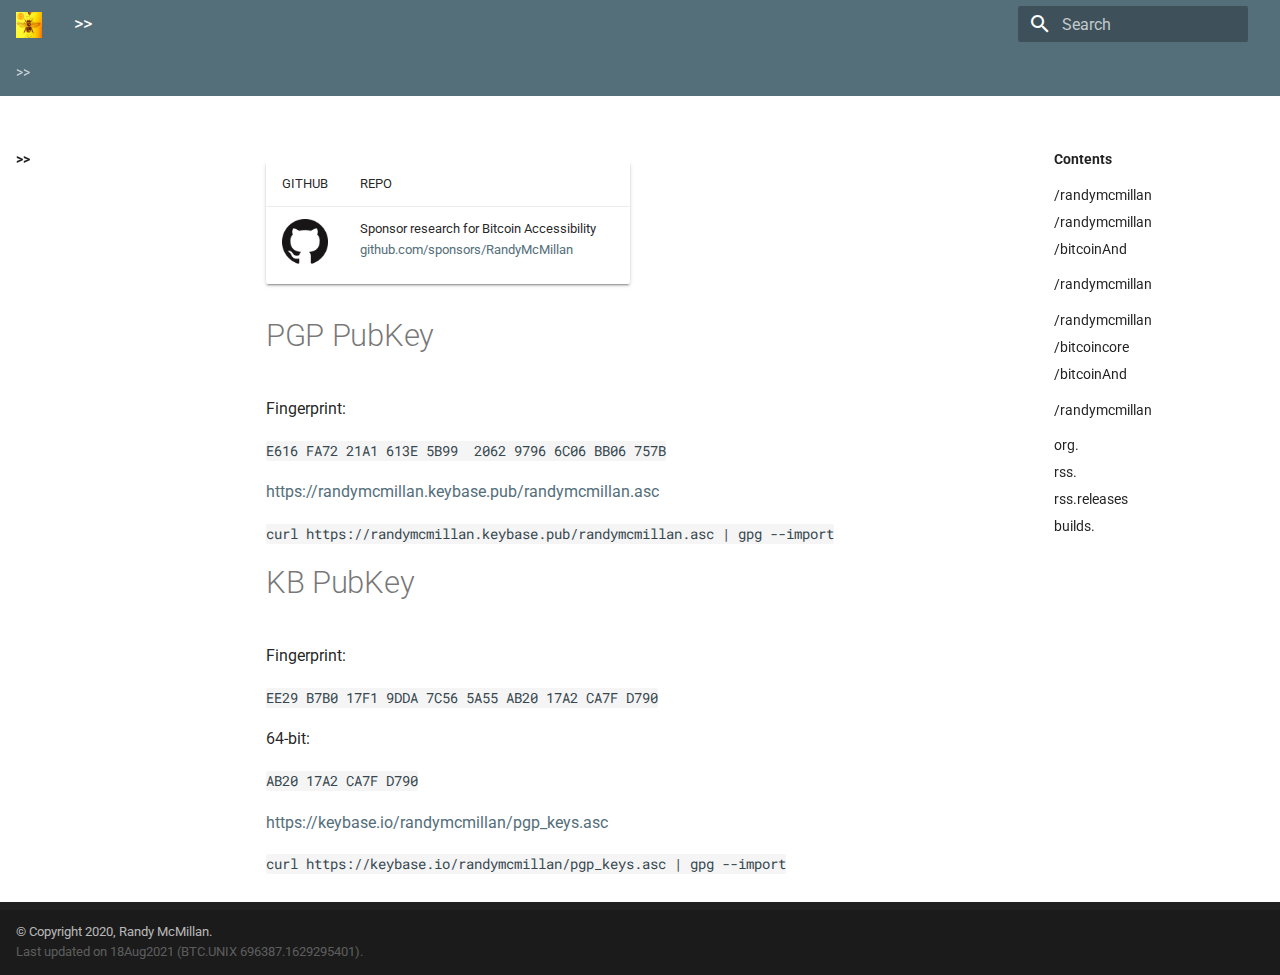
==== index.html @ c889d6f5 "update from randymcmillan.keybase.pub on 1629295394" ====
<!DOCTYPE html>

<html>
  <head>
    <meta charset="utf-8" />
    <meta name="viewport" content="width=device-width, initial-scale=1.0" />
  <meta name="viewport" content="width=device-width,initial-scale=1">
  <meta http-equiv="x-ua-compatible" content="ie=edge">
  <meta name="lang:clipboard.copy" content="Copy to clipboard">
  <meta name="lang:clipboard.copied" content="Copied to clipboard">
  <meta name="lang:search.language" content="en">
  <meta name="lang:search.pipeline.stopwords" content="True">
  <meta name="lang:search.pipeline.trimmer" content="True">
  <meta name="lang:search.result.none" content="No matching documents">
  <meta name="lang:search.result.one" content="1 matching document">
  <meta name="lang:search.result.other" content="# matching documents">
  <meta name="lang:search.tokenizer" content="[\s\-]+">

  
    <link href="https://fonts.gstatic.com/" rel="preconnect" crossorigin>
    <link href="https://fonts.googleapis.com/css?family=Roboto+Mono:400,500,700|Roboto:300,400,400i,700&display=fallback" rel="stylesheet">

    <style>
      body,
      input {
        font-family: "Roboto", "Helvetica Neue", Helvetica, Arial, sans-serif
      }

      code,
      kbd,
      pre {
        font-family: "Roboto Mono", "Courier New", Courier, monospace
      }
    </style>
  

  <link rel="stylesheet" href="_static/stylesheets/application.css"/>
  <link rel="stylesheet" href="_static/stylesheets/application-palette.css"/>
  <link rel="stylesheet" href="_static/stylesheets/application-fixes.css"/>
  
  <link rel="stylesheet" href="_static/fonts/material-icons.css"/>
  
  <meta name="theme-color" content="#3f51b5">
  <script src="_static/javascripts/modernizr.js"></script>
  
  
  
    <title>R A N D Y M c M I L L A N</title>
    <link rel="stylesheet" type="text/css" href="_static/pygments.css" />
    <link rel="stylesheet" type="text/css" href="_static/material.css" />
    <script data-url_root="./" id="documentation_options" src="_static/documentation_options.js"></script>
    <script src="_static/jquery.js"></script>
    <script src="_static/underscore.js"></script>
    <script src="_static/doctools.js"></script>
    <link rel="shortcut icon" href="_static/favicon.png"/>
    <link rel="index" title="Index" href="genindex.html" />
    <link rel="search" title="Search" href="search.html" />
  
   

  </head>
  <body dir=ltr
        data-md-color-primary=blue-grey data-md-color-accent=blue>
  
  <svg class="md-svg">
    <defs data-children-count="0">
      
      <svg xmlns="http://www.w3.org/2000/svg" width="416" height="448" viewBox="0 0 416 448" id="__github"><path fill="currentColor" d="M160 304q0 10-3.125 20.5t-10.75 19T128 352t-18.125-8.5-10.75-19T96 304t3.125-20.5 10.75-19T128 256t18.125 8.5 10.75 19T160 304zm160 0q0 10-3.125 20.5t-10.75 19T288 352t-18.125-8.5-10.75-19T256 304t3.125-20.5 10.75-19T288 256t18.125 8.5 10.75 19T320 304zm40 0q0-30-17.25-51T296 232q-10.25 0-48.75 5.25Q229.5 240 208 240t-39.25-2.75Q130.75 232 120 232q-29.5 0-46.75 21T56 304q0 22 8 38.375t20.25 25.75 30.5 15 35 7.375 37.25 1.75h42q20.5 0 37.25-1.75t35-7.375 30.5-15 20.25-25.75T360 304zm56-44q0 51.75-15.25 82.75-9.5 19.25-26.375 33.25t-35.25 21.5-42.5 11.875-42.875 5.5T212 416q-19.5 0-35.5-.75t-36.875-3.125-38.125-7.5-34.25-12.875T37 371.5t-21.5-28.75Q0 312 0 260q0-59.25 34-99-6.75-20.5-6.75-42.5 0-29 12.75-54.5 27 0 47.5 9.875t47.25 30.875Q171.5 96 212 96q37 0 70 8 26.25-20.5 46.75-30.25T376 64q12.75 25.5 12.75 54.5 0 21.75-6.75 42 34 40 34 99.5z"/></svg>
      
    </defs>
  </svg>
  
  <input class="md-toggle" data-md-toggle="drawer" type="checkbox" id="__drawer">
  <input class="md-toggle" data-md-toggle="search" type="checkbox" id="__search">
  <label class="md-overlay" data-md-component="overlay" for="__drawer"></label>
  <a href="#index" tabindex="1" class="md-skip"> Skip to content </a>
  <header class="md-header" data-md-component="header">
  <nav class="md-header-nav md-grid">
    <div class="md-flex navheader">
      <div class="md-flex__cell md-flex__cell--shrink">
        <a href="#" title="None"
           class="md-header-nav__button md-logo">
          
              <img src="_static/BeeICON-128.png" height="26"
                   alt="&gt;&gt; logo">
          
        </a>
      </div>
      <div class="md-flex__cell md-flex__cell--shrink">
        <label class="md-icon md-icon--menu md-header-nav__button" for="__drawer"></label>
      </div>
      <div class="md-flex__cell md-flex__cell--stretch">
        <div class="md-flex__ellipsis md-header-nav__title" data-md-component="title">
          <span class="md-header-nav__topic">>></span>
          <span class="md-header-nav__topic"> R A N D Y M c M I L L A N </span>
        </div>
      </div>
      <div class="md-flex__cell md-flex__cell--shrink">
        <label class="md-icon md-icon--search md-header-nav__button" for="__search"></label>
        
<div class="md-search" data-md-component="search" role="dialog">
  <label class="md-search__overlay" for="__search"></label>
  <div class="md-search__inner" role="search">
    <form class="md-search__form" action="search.html" method="get" name="search">
      <input type="text" class="md-search__input" name="q" placeholder="Search"
             autocapitalize="off" autocomplete="off" spellcheck="false"
             data-md-component="query" data-md-state="active">
      <label class="md-icon md-search__icon" for="__search"></label>
      <button type="reset" class="md-icon md-search__icon" data-md-component="reset" tabindex="-1">
        &#xE5CD;
      </button>
    </form>
    <div class="md-search__output">
      <div class="md-search__scrollwrap" data-md-scrollfix>
        <div class="md-search-result" data-md-component="result">
          <div class="md-search-result__meta">
            Type to start searching
          </div>
          <ol class="md-search-result__list"></ol>
        </div>
      </div>
    </div>
  </div>
</div>

      </div>
      
      
  
  <script src="_static/javascripts/version_dropdown.js"></script>
  <script>
    var json_loc = ""versions.json"",
        target_loc = "../",
        text = "Versions";
    $( document ).ready( add_version_dropdown(json_loc, target_loc, text));
  </script>
  

    </div>
  </nav>
</header>

  
  <div class="md-container">
    
    
    
  <nav class="md-tabs" data-md-component="tabs">
    <div class="md-tabs__inner md-grid">
      <ul class="md-tabs__list">
          <li class="md-tabs__item"><a href="#" class="md-tabs__link">>></a></li>
      </ul>
    </div>
  </nav>
    <main class="md-main">
      <div class="md-main__inner md-grid" data-md-component="container">
        
          <div class="md-sidebar md-sidebar--primary" data-md-component="navigation">
            <div class="md-sidebar__scrollwrap">
              <div class="md-sidebar__inner">
                <nav class="md-nav md-nav--primary" data-md-level="0">
  <label class="md-nav__title md-nav__title--site" for="__drawer">
    <a href="#" title="None" class="md-nav__button md-logo">
      
        <img src="_static/BeeICON-128.png" alt=" logo" width="48" height="48">
      
    </a>
    <a href="#"
       title="None">>></a>
  </label>
  

</nav>
              </div>
            </div>
          </div>
          <div class="md-sidebar md-sidebar--secondary" data-md-component="toc">
            <div class="md-sidebar__scrollwrap">
              <div class="md-sidebar__inner">
                
<nav class="md-nav md-nav--secondary">
    <label class="md-nav__title" for="__toc">Contents</label>
  <ul class="md-nav__list" data-md-scrollfix="">
        <li class="md-nav__item"><a href="" class="md-nav__link"></a>
        </li>
        <li class="md-nav__item"><a href="https://github.com/randymcmillan" class="md-nav__link">/randymcmillan</a>
        </li>
        <li class="md-nav__item"><a href="https://randymcmillan.github.io" class="md-nav__link">/randymcmillan</a>
        </li>
        <li class="md-nav__item"><a href="https://bitcoinAnd.github.io" class="md-nav__link">/bitcoinAnd</a>
        </li>
        <li class="md-nav__item"><a href="" class="md-nav__link"></a>
        </li>
        <li class="md-nav__item"><a href="https://twitter.com/randymcmillan" class="md-nav__link">/randymcmillan</a>
        </li>
        <li class="md-nav__item"><a href="" class="md-nav__link"></a>
        </li>
        <li class="md-nav__item"><a href="https://keybase.io/randymcmillan" class="md-nav__link">/randymcmillan</a>
        </li>
        <li class="md-nav__item"><a href="https://keybase.io/team/bitcoincore" class="md-nav__link">/bitcoincore</a>
        </li>
        <li class="md-nav__item"><a href="https://keybase.io/team/bitcoinand" class="md-nav__link">/bitcoinAnd</a>
        </li>
        <li class="md-nav__item"><a href="" class="md-nav__link"></a>
        </li>
        <li class="md-nav__item"><a href="https://randymcmillan.keybase.pub" class="md-nav__link">/randymcmillan</a>
        </li>
        <li class="md-nav__item"><a href="" class="md-nav__link"></a>
        </li>
        <li class="md-nav__item"><a href="http://org.bitcoincore.dev" class="md-nav__link">org.</a>
        </li>
        <li class="md-nav__item"><a href="https://org.bitcoincore.dev/en/rss" class="md-nav__link">rss.</a>
        </li>
        <li class="md-nav__item"><a href="https://org.bitcoincore.dev/en/releasesrss.xml" class="md-nav__link">rss.releases</a>
        </li>
        <li class="md-nav__item"><a href="http://builds.bitcoincore.dev" class="md-nav__link">builds.</a>
        </li>
  </ul>
</nav>
              </div>
            </div>
          </div>
        
        <div class="md-content">
          <article class="md-content__inner md-typeset" role="main">
            
  <table>
<colgroup>
<col style="width: 5%"/>
<col style="width: 95%"/>
</colgroup>
<tbody>
<tr class="row-odd"><td><p>GITHUB</p></td>
<td><p>REPO</p></td>
</tr>
<tr class="row-even"><td><img alt="_images/GitHub-Mark-64px.png" src="_images/GitHub-Mark-64px.png"/>
</td>
<td><p>Sponsor research for Bitcoin Accessibility</p>
<p><a class="reference external" href="https://github.com/sponsors/RandyMcMillan">github.com/sponsors/RandyMcMillan</a></p>
</td>
</tr>
</tbody>
</table>
<div class="toctree-wrapper compound">
</div>
<div class="toctree-wrapper compound">
</div>
<div class="toctree-wrapper compound">
</div>
<div class="toctree-wrapper compound">
</div>
<div class="toctree-wrapper compound">
</div>

<h1 id="index--page-root">PGP PubKey<a class="headerlink" href="#index--page-root" title="Permalink to this headline">¶</a></h1>
<p>Fingerprint:</p>
<p><code class="docutils literal notranslate"><span class="pre">E616 FA72 21A1 613E 5B99  2062 9796 6C06 BB06 757B</span></code></p>
<p><a class="reference external" href="https://randymcmillan.keybase.pub/randymcmillan.asc">https://randymcmillan.keybase.pub/randymcmillan.asc</a></p>
<p><code class="docutils literal notranslate"><span class="pre">curl</span> <span class="pre">https://randymcmillan.keybase.pub/randymcmillan.asc</span> <span class="pre">|</span> <span class="pre">gpg</span> <span class="pre">--import</span></code></p>


<h1 id="kb-pubkey">KB PubKey<a class="headerlink" href="#kb-pubkey" title="Permalink to this headline">¶</a></h1>
<p>Fingerprint:</p>
<p><code class="docutils literal notranslate"><span class="pre">EE29 B7B0 17F1 9DDA 7C56 5A55 AB20 17A2 CA7F D790</span></code></p>
<p>64-bit:</p>
<p><code class="docutils literal notranslate"><span class="pre">AB20 17A2 CA7F D790</span></code></p>
<p><a class="reference external" href="https://keybase.io/randymcmillan/pgp_keys.asc">https://keybase.io/randymcmillan/pgp_keys.asc</a></p>
<p><code class="docutils literal notranslate"><span class="pre">curl</span> <span class="pre">https://keybase.io/randymcmillan/pgp_keys.asc</span> <span class="pre">|</span> <span class="pre">gpg</span> <span class="pre">--import</span></code></p>



          </article>
        </div>
      </div>
    </main>
  </div>
  <footer class="md-footer">
    <div class="md-footer-nav">
      <nav class="md-footer-nav__inner md-grid">
          
          
        </a>
        
      </nav>
    </div>
    <div class="md-footer-meta md-typeset">
      <div class="md-footer-meta__inner md-grid">
        <div class="md-footer-copyright">
          <div class="md-footer-copyright__highlight">
              &#169; Copyright 2020, Randy McMillan.
              
          </div>
            Last updated on
              18Aug2021 (BTC.UNIX 696387.1629295401).
            <br/>
        </div>
      </div>
    </div>
  </footer>
  <script src="_static/javascripts/application.js"></script>
  <script>app.initialize({version: "1.0.4", url: {base: ".."}})</script>
  </body>
</html>
---- _static/stylesheets/application.css ----
@charset "UTF-8";
html{
    box-sizing:border-box
}
*,:after,:before{
    box-sizing:inherit
}
html{
    -webkit-text-size-adjust:none;
    -moz-text-size-adjust:none;
    -ms-text-size-adjust:none;
    text-size-adjust:none
}
body{
    margin:0
}
hr{
    overflow:visible;
    box-sizing:content-box
}
a{
    -webkit-text-decoration-skip:objects
}
a,button,input,label{
    -webkit-tap-highlight-color:transparent
}
a{
    color:inherit;
    text-decoration:none
}
small,sub,sup{
    font-size:80%
}
sub,sup{
    position:relative;
    line-height:0;
    vertical-align:baseline
}
sub{
    bottom:-.25em
}
sup{
    top:-.5em
}
img{
    border-style:none
}
table{
    border-collapse:separate;
    border-spacing:0
}
td,th{
    font-weight:400;
    vertical-align:top
}
button{
    margin:0;
    padding:0;
    border:0;
    outline-style:none;
    background:transparent;
    font-size:inherit
}
input{
    border:0;
    outline:0
}
.md-clipboard:before,.md-icon,.md-nav__button,.md-nav__link:after,.md-nav__title:before,.md-search-result__article--document:before,.md-source-file:before,.md-typeset .admonition>.admonition-title:before,.md-typeset .admonition>summary:before,.md-typeset .critic.comment:before,.md-typeset .footnote-backref,.md-typeset .task-list-control .task-list-indicator:before,.md-typeset details>.admonition-title:before,.md-typeset details>summary:before,.md-typeset summary:after{
    font-family:Material Icons;
    font-style:normal;
    font-variant:normal;
    font-weight:400;
    line-height:1;
    text-transform:none;
    white-space:nowrap;
    speak:none;
    word-wrap:normal;
    direction:ltr
}
.md-content__icon,.md-footer-nav__button,.md-header-nav__button,.md-nav__button,.md-nav__title:before,.md-search-result__article--document:before{
    display:inline-block;
    margin:.2rem;
    padding:.4rem;
    font-size:1.2rem;
    cursor:pointer
}
.md-icon--arrow-back:before{
    content:""
}
.md-icon--arrow-forward:before{
    content:""
}
.md-icon--menu:before{
    content:""
}
.md-icon--search:before{
    content:""
}
[dir=rtl] .md-icon--arrow-back:before{
    content:""
}
[dir=rtl] .md-icon--arrow-forward:before{
    content:""
}
body{
    -webkit-font-smoothing:antialiased;
    -moz-osx-font-smoothing:grayscale
}
body,input{
    color:rgba(0,0,0,.87);
    -webkit-font-feature-settings:"kern","liga";
    font-feature-settings:"kern","liga";
    font-family:"Roboto", "Helvetica Neue", Helvetica, Arial, sans-serif;
}
code,kbd,pre{
    color:rgba(0,0,0,.87);
    -webkit-font-feature-settings:"kern";
    font-feature-settings:"kern";
    font-family:"Roboto Mono", "Courier New", Courier, monospace;
}
.md-typeset{
    font-size:.8rem;
    line-height:1.6;
    -webkit-print-color-adjust:exact
}
.md-typeset blockquote,.md-typeset ol,.md-typeset p,.md-typeset ul{
    margin:1em 0
}
.md-typeset h1{
    margin:0 0 2rem;
    color:rgba(0,0,0,.54);
    font-size:1.5625rem;
    line-height:1.3
}
.md-typeset h1,.md-typeset h2{
    font-weight:300;
    letter-spacing:-.01em
}
.md-typeset h2{
    margin:2rem 0 .8rem;
    font-size:1.25rem;
    line-height:1.4
}
.md-typeset h3{
    margin:1.6rem 0 .8rem;
    font-size:1rem;
    font-weight:400;
    letter-spacing:-.01em;
    line-height:1.5
}
.md-typeset h2+h3{
    margin-top:.8rem
}
.md-typeset h4{
    font-size:.8rem
}
.md-typeset h4,.md-typeset h5,.md-typeset h6{
    margin:.8rem 0;
    font-weight:700;
    letter-spacing:-.01em
}
.md-typeset h5,.md-typeset h6{
    color:rgba(0,0,0,.54);
    font-size:.64rem
}
.md-typeset h5{
    text-transform:uppercase
}
.md-typeset hr{
    margin:1.5em 0;
    border-bottom:.05rem dotted rgba(0,0,0,.26)
}
.md-typeset a{
    color:#3f51b5;
    word-break:break-word
}
.md-typeset a,.md-typeset a:before{
    transition:color .125s
}
.md-typeset a:active,.md-typeset a:hover{
    color:#536dfe
}
.md-typeset code,.md-typeset pre{
    background-color:hsla(0,0%,92.5%,.5);
    color:#37474f;
    font-size:85%;
    direction:ltr
}
.md-typeset code{
    margin:0 .29412em;
    padding:.07353em 0;
    border-radius:.1rem;
    word-break:break-word;
    -webkit-box-decoration-break:clone;
    box-decoration-break:clone
}
/* TODO: Reverted from #35, needs a different fix
.md-typeset code::before {
  content: "\00a0";
}
.md-typeset code::after {
  content: "\00a0";
}
*/
.md-typeset h1 code,.md-typeset h2 code,.md-typeset h3 code,.md-typeset h4 code,.md-typeset h5 code,.md-typeset h6 code{
    margin:0;
    background-color:transparent;
    box-shadow:none
}
.md-typeset a>code{
    margin:inherit;
    padding:inherit;
    border-radius:initial;
    background-color:inherit;
    color:inherit;
    box-shadow:none
}
.md-typeset pre{
    position:relative;
    margin:1em 0;
    border-radius:.1rem;
    line-height:1.4;
    -webkit-overflow-scrolling:touch
}
.md-typeset pre>code{
    /*
    See GH #32
    display:block;
    */
    margin:0;
    padding:.525rem .6rem;
    background-color:transparent;
    font-size:inherit;
    box-shadow:none;
    -webkit-box-decoration-break:slice;
    box-decoration-break:slice;
    overflow:auto
}
.md-typeset pre>code::-webkit-scrollbar{
    width:.2rem;
    height:.2rem
}
.md-typeset pre>code::-webkit-scrollbar-thumb{
    background-color:rgba(0,0,0,.26)
}
.md-typeset pre>code::-webkit-scrollbar-thumb:hover{
    background-color:#536dfe
}
.md-typeset kbd{
    padding:0 .29412em;
    border-radius:.15rem;
    border:.05rem solid #c9c9c9;
    border-bottom-color:#bcbcbc;
    background-color:#fcfcfc;
    color:#555;
    font-size:85%;
    box-shadow:0 .05rem 0 #b0b0b0;
    word-break:break-word
}
.md-typeset mark{
    margin:0 .25em;
    padding:.0625em 0;
    border-radius:.1rem;
    background-color:rgba(255,235,59,.5);
    box-shadow:.25em 0 0 rgba(255,235,59,.5),-.25em 0 0 rgba(255,235,59,.5);
    word-break:break-word;
    -webkit-box-decoration-break:clone;
    box-decoration-break:clone
}
.md-typeset abbr{
    border-bottom:.05rem dotted rgba(0,0,0,.54);
    text-decoration:none;
    cursor:help
}
.md-typeset small{
    opacity:.75
}
.md-typeset sub,.md-typeset sup{
    margin-left:.07812em
}
[dir=rtl] .md-typeset sub,[dir=rtl] .md-typeset sup{
    margin-right:.07812em;
    margin-left:0
}
.md-typeset blockquote{
    padding-left:.6rem;
    border-left:.2rem solid rgba(0,0,0,.26);
    color:rgba(0,0,0,.54)
}
[dir=rtl] .md-typeset blockquote{
    padding-right:.6rem;
    padding-left:0;
    border-right:.2rem solid rgba(0,0,0,.26);
    border-left:initial
}
.md-typeset ul{
    list-style-type:disc
}
.md-typeset ol,.md-typeset ul{
    margin-left:.625em;
    padding:0
}
[dir=rtl] .md-typeset ol,[dir=rtl] .md-typeset ul{
    margin-right:.625em;
    margin-left:0
}
.md-typeset ol ol,.md-typeset ul ol{
    list-style-type:lower-alpha
}
.md-typeset ol ol ol,.md-typeset ul ol ol{
    list-style-type:lower-roman
}
.md-typeset ol li,.md-typeset ul li{
    margin-bottom:.5em;
    margin-left:1.25em
}
[dir=rtl] .md-typeset ol li,[dir=rtl] .md-typeset ul li{
    margin-right:1.25em;
    margin-left:0
}
.md-typeset ol li blockquote,.md-typeset ol li p,.md-typeset ul li blockquote,.md-typeset ul li p{
    margin:.5em 0
}
.md-typeset ol li:last-child,.md-typeset ul li:last-child{
    margin-bottom:0
}
.md-typeset ol li ol,.md-typeset ol li ul,.md-typeset ul li ol,.md-typeset ul li ul{
    margin:.5em 0 .5em .625em
}
[dir=rtl] .md-typeset ol li ol,[dir=rtl] .md-typeset ol li ul,[dir=rtl] .md-typeset ul li ol,[dir=rtl] .md-typeset ul li ul{
    margin-right:.625em;
    margin-left:0
}
.md-typeset dd{
    margin:1em 0 1em 1.875em
}
[dir=rtl] .md-typeset dd{
    margin-right:1.875em;
    margin-left:0
}
.md-typeset iframe,.md-typeset img,.md-typeset svg{
    max-width:100%
}
.md-typeset table:not([class]){
    box-shadow:0 2px 2px 0 rgba(0,0,0,.14),0 1px 5px 0 rgba(0,0,0,.12),0 3px 1px -2px rgba(0,0,0,.2);
    display:inline-block;
    max-width:100%;
    border-radius:.1rem;
    font-size:.64rem;
    overflow:auto;
    -webkit-overflow-scrolling:touch
}
.md-typeset table:not([class])+*{
    margin-top:1.5em
}
.md-typeset table:not([class]) td:not([align]),.md-typeset table:not([class]) th:not([align]){
    text-align:left
}
[dir=rtl] .md-typeset table:not([class]) td:not([align]),[dir=rtl] .md-typeset table:not([class]) th:not([align]){
    text-align:right
}
.md-typeset table:not([class]) th{
    min-width:5rem;
    padding:.6rem .8rem;
    background-color:rgba(0,0,0,.54);
    color:#fff;
    vertical-align:top
}
.md-typeset table:not([class]) td{
    padding:.6rem .8rem;
    border-top:.05rem solid rgba(0,0,0,.07);
    vertical-align:top
}
.md-typeset table:not([class]) tr{
    transition:background-color .125s
}
.md-typeset table:not([class]) tr:hover{
    background-color:rgba(0,0,0,.035);
    box-shadow:inset 0 .05rem 0 #fff
}
.md-typeset table:not([class]) tr:first-child td{
    border-top:0
}
.md-typeset table:not([class]) a{
    word-break:normal
}
.md-typeset__scrollwrap{
    margin:1em -.8rem;
    overflow-x:auto;
    -webkit-overflow-scrolling:touch
}
.md-typeset .md-typeset__table{
    display:inline-block;
    margin-bottom:.5em;
    padding:0 .8rem
}
.md-typeset .md-typeset__table table{
    display:table;
    width:100%;
    margin:0;
    overflow:hidden
}
html{
    font-size:125%;
    overflow-x:hidden
}
body,html{
    height:100%
}
body{
    position:relative;
    font-size:.5rem
}
hr{
    display:block;
    height:.05rem;
    padding:0;
    border:0
}
.md-svg{
    display:none
}
.md-grid{
    max-width:73rem;
    margin-right:auto;
    margin-left:auto
}
.md-container,.md-main{
    overflow:auto
}
.md-container{
    display:table;
    width:100%;
    height:100%;
    padding-top:2.4rem;
    table-layout:fixed
}
.md-main{
    display:table-row;
    height:100%
}
.md-main__inner{
    height:100%;
    padding-top:1.5rem;
    padding-bottom:.05rem
}
.md-toggle{
    display:none
}
.md-overlay{
    position:fixed;
    top:0;
    width:0;
    height:0;
    transition:width 0s .25s,height 0s .25s,opacity .25s;
    background-color:rgba(0,0,0,.54);
    opacity:0;
    z-index:3
}
.md-flex{
    display:table
}
.md-flex__cell{
    display:table-cell;
    position:relative;
    vertical-align:top
}
.md-flex__cell--shrink{
    width:0
}
.md-flex__cell--stretch{
    display:table;
    width:100%;
    table-layout:fixed
}
.md-flex__ellipsis{
    display:table-cell;
    text-overflow:ellipsis;
    white-space:nowrap;
    overflow:hidden
}
.md-skip{
    position:fixed;
    width:.05rem;
    height:.05rem;
    margin:.5rem;
    padding:.3rem .5rem;
    -webkit-transform:translateY(.4rem);
    transform:translateY(.4rem);
    border-radius:.1rem;
    background-color:rgba(0,0,0,.87);
    color:#fff;
    font-size:.64rem;
    opacity:0;
    overflow:hidden
}
.md-skip:focus{
    width:auto;
    height:auto;
    clip:auto;
    -webkit-transform:translateX(0);
    transform:translateX(0);
    transition:opacity .175s 75ms,-webkit-transform .25s cubic-bezier(.4,0,.2,1);
    transition:transform .25s cubic-bezier(.4,0,.2,1),opacity .175s 75ms;
    transition:transform .25s cubic-bezier(.4,0,.2,1),opacity .175s 75ms,-webkit-transform .25s cubic-bezier(.4,0,.2,1);
    opacity:1;
    z-index:10
}
@page{
    margin:25mm
}
.md-clipboard{
    position:absolute;
    top:.3rem;
    right:.3rem;
    width:1.4rem;
    height:1.4rem;
    border-radius:.1rem;
    font-size:.8rem;
    cursor:pointer;
    z-index:1;
    -webkit-backface-visibility:hidden;
    backface-visibility:hidden
}
.md-clipboard:before{
    transition:color .25s,opacity .25s;
    color:rgba(0,0,0,.07);
    content:"\E14D"
}
.codehilite:hover .md-clipboard:before,.md-typeset .highlight:hover .md-clipboard:before,pre:hover .md-clipboard:before{
    color:rgba(0,0,0,.54)
}
.md-clipboard:focus:before,.md-clipboard:hover:before{
    color:#536dfe
}
.md-clipboard__message{
    display:block;
    position:absolute;
    top:0;
    right:1.7rem;
    padding:.3rem .5rem;
    -webkit-transform:translateX(.4rem);
    transform:translateX(.4rem);
    transition:opacity .175s,-webkit-transform .25s cubic-bezier(.9,.1,.9,0);
    transition:transform .25s cubic-bezier(.9,.1,.9,0),opacity .175s;
    transition:transform .25s cubic-bezier(.9,.1,.9,0),opacity .175s,-webkit-transform .25s cubic-bezier(.9,.1,.9,0);
    border-radius:.1rem;
    background-color:rgba(0,0,0,.54);
    color:#fff;
    font-size:.64rem;
    white-space:nowrap;
    opacity:0;
    pointer-events:none
}
.md-clipboard__message--active{
    -webkit-transform:translateX(0);
    transform:translateX(0);
    transition:opacity .175s 75ms,-webkit-transform .25s cubic-bezier(.4,0,.2,1);
    transition:transform .25s cubic-bezier(.4,0,.2,1),opacity .175s 75ms;
    transition:transform .25s cubic-bezier(.4,0,.2,1),opacity .175s 75ms,-webkit-transform .25s cubic-bezier(.4,0,.2,1);
    opacity:1;
    pointer-events:auto
}
.md-clipboard__message:before{
    content:attr(aria-label)
}
.md-clipboard__message:after{
    display:block;
    position:absolute;
    top:50%;
    right:-.2rem;
    width:0;
    margin-top:-.2rem;
    border-color:transparent rgba(0,0,0,.54);
    border-style:solid;
    border-width:.2rem 0 .2rem .2rem;
    content:""
}
.md-content__inner{
    margin:0 .8rem 1.2rem;
    padding-top:.6rem
}
.md-content__inner:before{
    display:block;
    height:.4rem;
    content:""
}
.md-content__inner>:last-child{
    margin-bottom:0
}
.md-content__icon{
    position:relative;
    margin:.4rem 0;
    padding:0;
    float:right
}
.md-typeset .md-content__icon{
    color:rgba(0,0,0,.26)
}
.md-header{
    position:fixed;
    top:0;
    right:0;
    left:0;
    height:2.4rem;
    transition:background-color .25s,color .25s;
    background-color:#3f51b5;
    color:#fff;
    box-shadow:none;
    z-index:2;
    -webkit-backface-visibility:hidden;
    backface-visibility:hidden
}
.no-js .md-header{
    transition:none;
    box-shadow:none
}
.md-header[data-md-state=shadow]{
    transition:background-color .25s,color .25s,box-shadow .25s;
    box-shadow:0 0 .2rem rgba(0,0,0,.1),0 .2rem .4rem rgba(0,0,0,.2)
}
.md-header-nav{
    padding:0 .2rem
}
.md-header-nav__button{
    position:relative;
    transition:opacity .25s;
    z-index:1
}
.md-header-nav__button:hover{
    opacity:.7
}
.md-header-nav__button.md-logo *{
    display:block
}
.no-js .md-header-nav__button.md-icon--search{
    display:none
}
.md-header-nav__topic{
    display:block;
    position:absolute;
    transition:opacity .15s,-webkit-transform .4s cubic-bezier(.1,.7,.1,1);
    transition:transform .4s cubic-bezier(.1,.7,.1,1),opacity .15s;
    transition:transform .4s cubic-bezier(.1,.7,.1,1),opacity .15s,-webkit-transform .4s cubic-bezier(.1,.7,.1,1);
    text-overflow:ellipsis;
    white-space:nowrap;
    overflow:hidden
}
.md-header-nav__topic+.md-header-nav__topic{
    -webkit-transform:translateX(1.25rem);
    transform:translateX(1.25rem);
    transition:opacity .15s,-webkit-transform .4s cubic-bezier(1,.7,.1,.1);
    transition:transform .4s cubic-bezier(1,.7,.1,.1),opacity .15s;
    transition:transform .4s cubic-bezier(1,.7,.1,.1),opacity .15s,-webkit-transform .4s cubic-bezier(1,.7,.1,.1);
    opacity:0;
    z-index:-1;
    pointer-events:none
}
[dir=rtl] .md-header-nav__topic+.md-header-nav__topic{
    -webkit-transform:translateX(-1.25rem);
    transform:translateX(-1.25rem)
}
.no-js .md-header-nav__topic{
    position:static
}
.no-js .md-header-nav__topic+.md-header-nav__topic{
    display:none
}
.md-header-nav__title{
    padding:0 1rem;
    font-size:.9rem;
    line-height:2.4rem
}
.md-header-nav__title[data-md-state=active] .md-header-nav__topic{
    -webkit-transform:translateX(-1.25rem);
    transform:translateX(-1.25rem);
    transition:opacity .15s,-webkit-transform .4s cubic-bezier(1,.7,.1,.1);
    transition:transform .4s cubic-bezier(1,.7,.1,.1),opacity .15s;
    transition:transform .4s cubic-bezier(1,.7,.1,.1),opacity .15s,-webkit-transform .4s cubic-bezier(1,.7,.1,.1);
    opacity:0;
    z-index:-1;
    pointer-events:none
}
[dir=rtl] .md-header-nav__title[data-md-state=active] .md-header-nav__topic{
    -webkit-transform:translateX(1.25rem);
    transform:translateX(1.25rem)
}
.md-header-nav__title[data-md-state=active] .md-header-nav__topic+.md-header-nav__topic{
    -webkit-transform:translateX(0);
    transform:translateX(0);
    transition:opacity .15s,-webkit-transform .4s cubic-bezier(.1,.7,.1,1);
    transition:transform .4s cubic-bezier(.1,.7,.1,1),opacity .15s;
    transition:transform .4s cubic-bezier(.1,.7,.1,1),opacity .15s,-webkit-transform .4s cubic-bezier(.1,.7,.1,1);
    opacity:1;
    z-index:0;
    pointer-events:auto
}
.md-header-nav__source{
    display:none
}
.md-hero{
    transition:background .25s;
    background-color:#3f51b5;
    color:#fff;
    font-size:1rem;
    overflow:hidden
}
.md-hero__inner{
    margin-top:1rem;
    padding:.8rem .8rem .4rem;
    transition:opacity .25s,-webkit-transform .4s cubic-bezier(.1,.7,.1,1);
    transition:transform .4s cubic-bezier(.1,.7,.1,1),opacity .25s;
    transition:transform .4s cubic-bezier(.1,.7,.1,1),opacity .25s,-webkit-transform .4s cubic-bezier(.1,.7,.1,1);
    transition-delay:.1s
}
[data-md-state=hidden] .md-hero__inner{
    pointer-events:none;
    -webkit-transform:translateY(.625rem);
    transform:translateY(.625rem);
    transition:opacity .1s 0s,-webkit-transform 0s .4s;
    transition:transform 0s .4s,opacity .1s 0s;
    transition:transform 0s .4s,opacity .1s 0s,-webkit-transform 0s .4s;
    opacity:0
}
.md-hero--expand .md-hero__inner{
    margin-bottom:1.2rem
}
.md-footer-nav{
    background-color:rgba(0,0,0,.87);
    color:#fff
}
.md-footer-nav__inner{
    padding:.2rem;
    overflow:auto
}
.md-footer-nav__link{
    padding-top:1.4rem;
    padding-bottom:.4rem;
    transition:opacity .25s
}
.md-footer-nav__link:hover{
    opacity:.7
}
.md-footer-nav__link--prev{
    width:25%;
    float:left
}
[dir=rtl] .md-footer-nav__link--prev{
    float:right
}
.md-footer-nav__link--next{
    width:75%;
    float:right;
    text-align:right
}
[dir=rtl] .md-footer-nav__link--next{
    float:left;
    text-align:left
}
.md-footer-nav__button{
    transition:background .25s
}
.md-footer-nav__title{
    position:relative;
    padding:0 1rem;
    font-size:.9rem;
    line-height:2.4rem
}
.md-footer-nav__direction{
    position:absolute;
    right:0;
    left:0;
    margin-top:-1rem;
    padding:0 1rem;
    color:hsla(0,0%,100%,.7);
    font-size:.75rem
}
.md-footer-meta{
    background-color:rgba(0,0,0,.895)
}
.md-footer-meta__inner{
    padding:.2rem;
    overflow:auto
}
html .md-footer-meta.md-typeset a{
    color:hsla(0,0%,100%,.7)
}
html .md-footer-meta.md-typeset a:focus,html .md-footer-meta.md-typeset a:hover{
    color:#fff
}
.md-footer-copyright{
    margin:0 .6rem;
    padding:.4rem 0;
    color:hsla(0,0%,100%,.3);
    font-size:.64rem
}
.md-footer-copyright__highlight{
    color:hsla(0,0%,100%,.7)
}
.md-footer-social{
    margin:0 .4rem;
    padding:.2rem 0 .6rem
}
.md-footer-social__link{
    display:inline-block;
    width:1.6rem;
    height:1.6rem;
    font-size:.8rem;
    text-align:center
}
.md-footer-social__link:before{
    line-height:1.9
}
.md-nav{
    font-size:.7rem;
    line-height:1.3
}
.md-nav__title{
    display:block;
    padding:0 .6rem;
    font-weight:700;
    text-overflow:ellipsis;
    overflow:hidden
}
.md-nav__title:before{
    display:none;
    content:"\E5C4"
}
[dir=rtl] .md-nav__title:before{
    content:"\E5C8"
}
.md-nav__title .md-nav__button{
    display:none
}
.md-nav__list{
    margin:0;
    padding:0;
    list-style:none
}
.md-nav__item{
    padding:0 .6rem
}
.md-nav__item:last-child{
    padding-bottom:.6rem
}
.md-nav__item .md-nav__item{
    padding-right:0
}
[dir=rtl] .md-nav__item .md-nav__item{
    padding-right:.6rem;
    padding-left:0
}
.md-nav__item .md-nav__item:last-child{
    padding-bottom:0
}
.md-nav__button img{
    width:100%;
    height:auto
}
.md-nav__link{
    display:block;
    margin-top:.625em;
    transition:color .125s;
    text-overflow:ellipsis;
    cursor:pointer;
    overflow:hidden
}
.md-nav__item--nested>.md-nav__link:after{
    content:"\E313"
}
html .md-nav__link[for=__toc],html .md-nav__link[for=__toc]+.md-nav__link:after,html .md-nav__link[for=__toc]~.md-nav{
    display:none
}
.md-nav__link[data-md-state=blur]{
    color:rgba(0,0,0,.54)
}
.md-nav__link--active,.md-nav__link:active{
    color:#3f51b5
}
.md-nav__item--nested>.md-nav__link{
    color:inherit
}
.md-nav__link:focus,.md-nav__link:hover{
    color:#536dfe
}
.md-nav__source,.no-js .md-search{
    display:none
}
.md-search__overlay{
    opacity:0;
    z-index:1
}
.md-search__form{
    position:relative
}
.md-search__input{
    position:relative;
    padding:0 2.2rem 0 3.6rem;
    text-overflow:ellipsis;
    z-index:2
}
[dir=rtl] .md-search__input{
    padding:0 3.6rem 0 2.2rem
}
.md-search__input::-webkit-input-placeholder{
    transition:color .25s cubic-bezier(.1,.7,.1,1)
}
.md-search__input:-ms-input-placeholder{
    transition:color .25s cubic-bezier(.1,.7,.1,1)
}
.md-search__input::-ms-input-placeholder{
    transition:color .25s cubic-bezier(.1,.7,.1,1)
}
.md-search__input::placeholder{
    transition:color .25s cubic-bezier(.1,.7,.1,1)
}
.md-search__input::-webkit-input-placeholder,.md-search__input~.md-search__icon{
    color:rgba(0,0,0,.54)
}
.md-search__input:-ms-input-placeholder,.md-search__input~.md-search__icon{
    color:rgba(0,0,0,.54)
}
.md-search__input::-ms-input-placeholder,.md-search__input~.md-search__icon{
    color:rgba(0,0,0,.54)
}
.md-search__input::placeholder,.md-search__input~.md-search__icon{
    color:rgba(0,0,0,.54)
}
.md-search__input::-ms-clear{
    display:none
}
.md-search__icon{
    position:absolute;
    transition:color .25s cubic-bezier(.1,.7,.1,1),opacity .25s;
    font-size:1.2rem;
    cursor:pointer;
    z-index:2
}
.md-search__icon:hover{
    opacity:.7
}
.md-search__icon[for=__search]{
    top:.3rem;
    left:.5rem
}
[dir=rtl] .md-search__icon[for=__search]{
    right:.5rem;
    left:auto
}
.md-search__icon[for=__search]:before{
    content:"\E8B6"
}
.md-search__icon[type=reset]{
    top:.3rem;
    right:.5rem;
    -webkit-transform:scale(.125);
    transform:scale(.125);
    transition:opacity .15s,-webkit-transform .15s cubic-bezier(.1,.7,.1,1);
    transition:transform .15s cubic-bezier(.1,.7,.1,1),opacity .15s;
    transition:transform .15s cubic-bezier(.1,.7,.1,1),opacity .15s,-webkit-transform .15s cubic-bezier(.1,.7,.1,1);
    opacity:0
}
[dir=rtl] .md-search__icon[type=reset]{
    right:auto;
    left:.5rem
}
[data-md-toggle=search]:checked~.md-header .md-search__input:valid~.md-search__icon[type=reset]{
    -webkit-transform:scale(1);
    transform:scale(1);
    opacity:1
}
[data-md-toggle=search]:checked~.md-header .md-search__input:valid~.md-search__icon[type=reset]:hover{
    opacity:.7
}
.md-search__output{
    position:absolute;
    width:100%;
    border-radius:0 0 .1rem .1rem;
    overflow:hidden;
    z-index:1
}
.md-search__scrollwrap{
    height:100%;
    background-color:#fff;
    box-shadow:inset 0 .05rem 0 rgba(0,0,0,.07);
    overflow-y:auto;
    -webkit-overflow-scrolling:touch
}
.md-search-result{
    color:rgba(0,0,0,.87);
    word-break:break-word
}
.md-search-result__meta{
    padding:0 .8rem;
    background-color:rgba(0,0,0,.07);
    color:rgba(0,0,0,.54);
    font-size:.64rem;
    line-height:1.8rem
}
.md-search-result__list{
    margin:0;
    padding:0;
    border-top:.05rem solid rgba(0,0,0,.07);
    list-style:none
}
.md-search-result__item{
    box-shadow:0 -.05rem 0 rgba(0,0,0,.07)
}
.md-search-result__link{
    display:block;
    transition:background .25s;
    outline:0;
    overflow:hidden
}
.md-search-result__link:hover,.md-search-result__link[data-md-state=active]{
    background-color:rgba(83,109,254,.1)
}
.md-search-result__link:hover .md-search-result__article:before,.md-search-result__link[data-md-state=active] .md-search-result__article:before{
    opacity:.7
}
.md-search-result__link:last-child .md-search-result__teaser{
    margin-bottom:.6rem
}
.md-search-result__article{
    position:relative;
    padding:0 .8rem;
    overflow:auto
}
.md-search-result__article--document:before{
    position:absolute;
    left:0;
    margin:.1rem;
    transition:opacity .25s;
    color:rgba(0,0,0,.54);
    content:"\E880"
}
[dir=rtl] .md-search-result__article--document:before{
    right:0;
    left:auto
}
.md-search-result__article--document .md-search-result__title{
    margin:.55rem 0;
    font-size:.8rem;
    font-weight:400;
    line-height:1.4
}
.md-search-result__title{
    margin:.5em 0;
    font-size:.64rem;
    font-weight:700;
    line-height:1.4
}
.md-search-result__teaser{
    display:-webkit-box;
    max-height:1.65rem;
    margin:.5em 0;
    color:rgba(0,0,0,.54);
    font-size:.64rem;
    line-height:1.4;
    text-overflow:ellipsis;
    overflow:hidden;
    -webkit-line-clamp:2
}
.md-search-result em{
    font-style:normal;
    font-weight:700;
    text-decoration:underline
}
.md-sidebar{
    position:absolute;
    width:12.1rem;
    padding:1.2rem 0;
    overflow:hidden
}
.md-sidebar[data-md-state=lock]{
    position:fixed;
    top:2.4rem
}
.md-sidebar--secondary{
    display:none
}
.md-sidebar__scrollwrap{
    max-height:100%;
    margin:0 .2rem;
    overflow-y:auto;
    -webkit-backface-visibility:hidden;
    backface-visibility:hidden
}
.md-sidebar__scrollwrap::-webkit-scrollbar{
    width:.2rem;
    height:.2rem
}
.md-sidebar__scrollwrap::-webkit-scrollbar-thumb{
    background-color:rgba(0,0,0,.26)
}
.md-sidebar__scrollwrap::-webkit-scrollbar-thumb:hover{
    background-color:#536dfe
}

.rst-versions {
    /* Read the Docs' versions menu */
    font-size: .85rem;
}

@-webkit-keyframes md-source__facts--done{
    0%{
        height:0
    }
    to{
        height:.65rem
    }
}
@keyframes md-source__facts--done{
    0%{
        height:0
    }
    to{
        height:.65rem
    }
}
@-webkit-keyframes md-source__fact--done{
    0%{
        -webkit-transform:translateY(100%);
        transform:translateY(100%);
        opacity:0
    }
    50%{
        opacity:0
    }
    to{
        -webkit-transform:translateY(0);
        transform:translateY(0);
        opacity:1
    }
}
@keyframes md-source__fact--done{
    0%{
        -webkit-transform:translateY(100%);
        transform:translateY(100%);
        opacity:0
    }
    50%{
        opacity:0
    }
    to{
        -webkit-transform:translateY(0);
        transform:translateY(0);
        opacity:1
    }
}
.md-source{
    display:block;
    padding-right:.6rem;
    transition:opacity .25s;
    font-size:.65rem;
    line-height:1.2;
    white-space:nowrap
}
[dir=rtl] .md-source{
    padding-right:0;
    padding-left:.6rem
}
.md-source:hover{
    opacity:.7
}
.md-source:after,.md-source__icon{
    display:inline-block;
    height:2.4rem;
    content:"";
    vertical-align:middle
}
.md-source__icon{
    width:2.4rem
}
.md-source__icon svg{
    width:1.2rem;
    height:1.2rem;
    margin-top:.6rem;
    margin-left:.6rem
}
[dir=rtl] .md-source__icon svg{
    margin-right:.6rem;
    margin-left:0
}
.md-source__icon+.md-source__repository{
    margin-left:-2rem;
    padding-left:2rem
}
[dir=rtl] .md-source__icon+.md-source__repository{
    margin-right:-2rem;
    margin-left:0;
    padding-right:2rem;
    padding-left:0
}
.md-source__repository{
    display:inline-block;
    max-width:100%;
    margin-left:.6rem;
    font-weight:700;
    text-overflow:ellipsis;
    overflow:hidden;
    vertical-align:middle
}
.md-source__facts{
    margin:0;
    padding:0;
    font-size:.55rem;
    font-weight:700;
    list-style-type:none;
    opacity:.75;
    overflow:hidden
}
[data-md-state=done] .md-source__facts{
    -webkit-animation:md-source__facts--done .25s ease-in;
    animation:md-source__facts--done .25s ease-in
}
.md-source__fact{
    float:left
}
[dir=rtl] .md-source__fact{
    float:right
}
[data-md-state=done] .md-source__fact{
    -webkit-animation:md-source__fact--done .4s ease-out;
    animation:md-source__fact--done .4s ease-out
}
.md-source__fact:before{
    margin:0 .1rem;
    content:"\00B7"
}
.md-source__fact:first-child:before{
    display:none
}
.md-source-file{
    display:inline-block;
    margin:1em .5em 1em 0;
    padding-right:.25rem;
    border-radius:.1rem;
    background-color:rgba(0,0,0,.07);
    font-size:.64rem;
    list-style-type:none;
    cursor:pointer;
    overflow:hidden
}
.md-source-file:before{
    display:inline-block;
    margin-right:.25rem;
    padding:.25rem;
    background-color:rgba(0,0,0,.26);
    color:#fff;
    font-size:.8rem;
    content:"\E86F";
    vertical-align:middle
}
html .md-source-file{
    transition:background .4s,color .4s,box-shadow .4s cubic-bezier(.4,0,.2,1)
}
html .md-source-file:before{
    transition:inherit
}
html body .md-typeset .md-source-file{
    color:rgba(0,0,0,.54)
}
.md-source-file:hover{
    box-shadow:0 0 8px rgba(0,0,0,.18),0 8px 16px rgba(0,0,0,.36)
}
.md-source-file:hover:before{
    background-color:#536dfe
}
.md-tabs{
    width:100%;
    transition:background .25s;
    background-color:#3f51b5;
    color:#fff;
    overflow:auto
}
.md-tabs__list{
    margin:0 0 0 .2rem;
    padding:0;
    list-style:none;
    white-space:nowrap
}
.md-tabs__item{
    display:inline-block;
    height:2.4rem;
    padding-right:.6rem;
    padding-left:.6rem
}
.md-tabs__link{
    display:block;
    margin-top:.8rem;
    transition:opacity .25s,-webkit-transform .4s cubic-bezier(.1,.7,.1,1);
    transition:transform .4s cubic-bezier(.1,.7,.1,1),opacity .25s;
    transition:transform .4s cubic-bezier(.1,.7,.1,1),opacity .25s,-webkit-transform .4s cubic-bezier(.1,.7,.1,1);
    font-size:.7rem;
    opacity:.7
}
.md-tabs__link--active,.md-tabs__link:hover{
    color:inherit;
    opacity:1
}
.md-tabs__item:nth-child(2) .md-tabs__link{
    transition-delay:.02s
}
.md-tabs__item:nth-child(3) .md-tabs__link{
    transition-delay:.04s
}
.md-tabs__item:nth-child(4) .md-tabs__link{
    transition-delay:.06s
}
.md-tabs__item:nth-child(5) .md-tabs__link{
    transition-delay:.08s
}
.md-tabs__item:nth-child(6) .md-tabs__link{
    transition-delay:.1s
}
.md-tabs__item:nth-child(7) .md-tabs__link{
    transition-delay:.12s
}
.md-tabs__item:nth-child(8) .md-tabs__link{
    transition-delay:.14s
}
.md-tabs__item:nth-child(9) .md-tabs__link{
    transition-delay:.16s
}
.md-tabs__item:nth-child(10) .md-tabs__link{
    transition-delay:.18s
}
.md-tabs__item:nth-child(11) .md-tabs__link{
    transition-delay:.2s
}
.md-tabs__item:nth-child(12) .md-tabs__link{
    transition-delay:.22s
}
.md-tabs__item:nth-child(13) .md-tabs__link{
    transition-delay:.24s
}
.md-tabs__item:nth-child(14) .md-tabs__link{
    transition-delay:.26s
}
.md-tabs__item:nth-child(15) .md-tabs__link{
    transition-delay:.28s
}
.md-tabs__item:nth-child(16) .md-tabs__link{
    transition-delay:.3s
}
.md-tabs[data-md-state=hidden]{
    pointer-events:none
}
.md-tabs[data-md-state=hidden] .md-tabs__link{
    -webkit-transform:translateY(50%);
    transform:translateY(50%);
    transition:color .25s,opacity .1s,-webkit-transform 0s .4s;
    transition:color .25s,transform 0s .4s,opacity .1s;
    transition:color .25s,transform 0s .4s,opacity .1s,-webkit-transform 0s .4s;
    opacity:0
}
.md-typeset .admonition,.md-typeset details{
    box-shadow:0 2px 2px 0 rgba(0,0,0,.14),0 1px 5px 0 rgba(0,0,0,.12),0 3px 1px -2px rgba(0,0,0,.2);
    position:relative;
    margin:1.5625em 0;
    padding:0 .6rem;
    border-left:.2rem solid #448aff;
    border-radius:.1rem;
    font-size:.64rem;
    overflow:auto
}
[dir=rtl] .md-typeset .admonition,[dir=rtl] .md-typeset details{
    border-right:.2rem solid #448aff;
    border-left:none
}
html .md-typeset .admonition>:last-child,html .md-typeset details>:last-child{
    margin-bottom:.6rem
}
.md-typeset .admonition .admonition,.md-typeset .admonition details,.md-typeset details .admonition,.md-typeset details details{
    margin:1em 0
}
.md-typeset .admonition>.admonition-title,.md-typeset .admonition>summary,.md-typeset details>.admonition-title,.md-typeset details>summary{
    margin:0 -.6rem;
    padding:.4rem .6rem .4rem 2rem;
    border-bottom:.05rem solid rgba(68,138,255,.1);
    background-color:rgba(68,138,255,.1);
    font-weight:700
}
[dir=rtl] .md-typeset .admonition>.admonition-title,[dir=rtl] .md-typeset .admonition>summary,[dir=rtl] .md-typeset details>.admonition-title,[dir=rtl] .md-typeset details>summary{
    padding:.4rem 2rem .4rem .6rem
}
.md-typeset .admonition>.admonition-title:last-child,.md-typeset .admonition>summary:last-child,.md-typeset details>.admonition-title:last-child,.md-typeset details>summary:last-child{
    margin-bottom:0
}
.md-typeset .admonition>.admonition-title:before,.md-typeset .admonition>summary:before,.md-typeset details>.admonition-title:before,.md-typeset details>summary:before{
    position:absolute;
    left:.6rem;
    color:#448aff;
    font-size:1rem;
    content:"\E3C9"
}
[dir=rtl] .md-typeset .admonition>.admonition-title:before,[dir=rtl] .md-typeset .admonition>summary:before,[dir=rtl] .md-typeset details>.admonition-title:before,[dir=rtl] .md-typeset details>summary:before{
    right:.6rem;
    left:auto
}
.md-typeset .admonition.abstract,.md-typeset .admonition.summary,.md-typeset .admonition.tldr,.md-typeset details.abstract,.md-typeset details.summary,.md-typeset details.tldr{
    border-left-color:#00b0ff
}
[dir=rtl] .md-typeset .admonition.abstract,[dir=rtl] .md-typeset .admonition.summary,[dir=rtl] .md-typeset .admonition.tldr,[dir=rtl] .md-typeset details.abstract,[dir=rtl] .md-typeset details.summary,[dir=rtl] .md-typeset details.tldr{
    border-right-color:#00b0ff
}
.md-typeset .admonition.abstract>.admonition-title,.md-typeset .admonition.abstract>summary,.md-typeset .admonition.summary>.admonition-title,.md-typeset .admonition.summary>summary,.md-typeset .admonition.tldr>.admonition-title,.md-typeset .admonition.tldr>summary,.md-typeset details.abstract>.admonition-title,.md-typeset details.abstract>summary,.md-typeset details.summary>.admonition-title,.md-typeset details.summary>summary,.md-typeset details.tldr>.admonition-title,.md-typeset details.tldr>summary{
    border-bottom-color:rgba(0,176,255,.1);
    background-color:rgba(0,176,255,.1)
}
.md-typeset .admonition.abstract>.admonition-title:before,.md-typeset .admonition.abstract>summary:before,.md-typeset .admonition.summary>.admonition-title:before,.md-typeset .admonition.summary>summary:before,.md-typeset .admonition.tldr>.admonition-title:before,.md-typeset .admonition.tldr>summary:before,.md-typeset details.abstract>.admonition-title:before,.md-typeset details.abstract>summary:before,.md-typeset details.summary>.admonition-title:before,.md-typeset details.summary>summary:before,.md-typeset details.tldr>.admonition-title:before,.md-typeset details.tldr>summary:before{
    color:#00b0ff;
    content:""
}
.md-typeset .admonition.info,.md-typeset .admonition.todo,.md-typeset details.info,.md-typeset details.todo{
    border-left-color:#00b8d4
}
[dir=rtl] .md-typeset .admonition.info,[dir=rtl] .md-typeset .admonition.todo,[dir=rtl] .md-typeset details.info,[dir=rtl] .md-typeset details.todo{
    border-right-color:#00b8d4
}
.md-typeset .admonition.info>.admonition-title,.md-typeset .admonition.info>summary,.md-typeset .admonition.todo>.admonition-title,.md-typeset .admonition.todo>summary,.md-typeset details.info>.admonition-title,.md-typeset details.info>summary,.md-typeset details.todo>.admonition-title,.md-typeset details.todo>summary{
    border-bottom-color:rgba(0,184,212,.1);
    background-color:rgba(0,184,212,.1)
}
.md-typeset .admonition.info>.admonition-title:before,.md-typeset .admonition.info>summary:before,.md-typeset .admonition.todo>.admonition-title:before,.md-typeset .admonition.todo>summary:before,.md-typeset details.info>.admonition-title:before,.md-typeset details.info>summary:before,.md-typeset details.todo>.admonition-title:before,.md-typeset details.todo>summary:before{
    color:#00b8d4;
    content:""
}
.md-typeset .admonition.hint,.md-typeset .admonition.important,.md-typeset .admonition.tip,.md-typeset details.hint,.md-typeset details.important,.md-typeset details.tip{
    border-left-color:#00bfa5
}
[dir=rtl] .md-typeset .admonition.hint,[dir=rtl] .md-typeset .admonition.important,[dir=rtl] .md-typeset .admonition.tip,[dir=rtl] .md-typeset details.hint,[dir=rtl] .md-typeset details.important,[dir=rtl] .md-typeset details.tip{
    border-right-color:#00bfa5
}
.md-typeset .admonition.hint>.admonition-title,.md-typeset .admonition.hint>summary,.md-typeset .admonition.important>.admonition-title,.md-typeset .admonition.important>summary,.md-typeset .admonition.tip>.admonition-title,.md-typeset .admonition.tip>summary,.md-typeset details.hint>.admonition-title,.md-typeset details.hint>summary,.md-typeset details.important>.admonition-title,.md-typeset details.important>summary,.md-typeset details.tip>.admonition-title,.md-typeset details.tip>summary{
    border-bottom-color:rgba(0,191,165,.1);
    background-color:rgba(0,191,165,.1)
}
.md-typeset .admonition.hint>.admonition-title:before,.md-typeset .admonition.hint>summary:before,.md-typeset .admonition.important>.admonition-title:before,.md-typeset .admonition.important>summary:before,.md-typeset .admonition.tip>.admonition-title:before,.md-typeset .admonition.tip>summary:before,.md-typeset details.hint>.admonition-title:before,.md-typeset details.hint>summary:before,.md-typeset details.important>.admonition-title:before,.md-typeset details.important>summary:before,.md-typeset details.tip>.admonition-title:before,.md-typeset details.tip>summary:before{
    color:#00bfa5;
    content:""
}
.md-typeset .admonition.check,.md-typeset .admonition.done,.md-typeset .admonition.success,.md-typeset details.check,.md-typeset details.done,.md-typeset details.success{
    border-left-color:#00c853
}
[dir=rtl] .md-typeset .admonition.check,[dir=rtl] .md-typeset .admonition.done,[dir=rtl] .md-typeset .admonition.success,[dir=rtl] .md-typeset details.check,[dir=rtl] .md-typeset details.done,[dir=rtl] .md-typeset details.success{
    border-right-color:#00c853
}
.md-typeset .admonition.check>.admonition-title,.md-typeset .admonition.check>summary,.md-typeset .admonition.done>.admonition-title,.md-typeset .admonition.done>summary,.md-typeset .admonition.success>.admonition-title,.md-typeset .admonition.success>summary,.md-typeset details.check>.admonition-title,.md-typeset details.check>summary,.md-typeset details.done>.admonition-title,.md-typeset details.done>summary,.md-typeset details.success>.admonition-title,.md-typeset details.success>summary{
    border-bottom-color:rgba(0,200,83,.1);
    background-color:rgba(0,200,83,.1)
}
.md-typeset .admonition.check>.admonition-title:before,.md-typeset .admonition.check>summary:before,.md-typeset .admonition.done>.admonition-title:before,.md-typeset .admonition.done>summary:before,.md-typeset .admonition.success>.admonition-title:before,.md-typeset .admonition.success>summary:before,.md-typeset details.check>.admonition-title:before,.md-typeset details.check>summary:before,.md-typeset details.done>.admonition-title:before,.md-typeset details.done>summary:before,.md-typeset details.success>.admonition-title:before,.md-typeset details.success>summary:before{
    color:#00c853;
    content:""
}
.md-typeset .admonition.faq,.md-typeset .admonition.help,.md-typeset .admonition.question,.md-typeset details.faq,.md-typeset details.help,.md-typeset details.question{
    border-left-color:#64dd17
}
[dir=rtl] .md-typeset .admonition.faq,[dir=rtl] .md-typeset .admonition.help,[dir=rtl] .md-typeset .admonition.question,[dir=rtl] .md-typeset details.faq,[dir=rtl] .md-typeset details.help,[dir=rtl] .md-typeset details.question{
    border-right-color:#64dd17
}
.md-typeset .admonition.faq>.admonition-title,.md-typeset .admonition.faq>summary,.md-typeset .admonition.help>.admonition-title,.md-typeset .admonition.help>summary,.md-typeset .admonition.question>.admonition-title,.md-typeset .admonition.question>summary,.md-typeset details.faq>.admonition-title,.md-typeset details.faq>summary,.md-typeset details.help>.admonition-title,.md-typeset details.help>summary,.md-typeset details.question>.admonition-title,.md-typeset details.question>summary{
    border-bottom-color:rgba(100,221,23,.1);
    background-color:rgba(100,221,23,.1)
}
.md-typeset .admonition.faq>.admonition-title:before,.md-typeset .admonition.faq>summary:before,.md-typeset .admonition.help>.admonition-title:before,.md-typeset .admonition.help>summary:before,.md-typeset .admonition.question>.admonition-title:before,.md-typeset .admonition.question>summary:before,.md-typeset details.faq>.admonition-title:before,.md-typeset details.faq>summary:before,.md-typeset details.help>.admonition-title:before,.md-typeset details.help>summary:before,.md-typeset details.question>.admonition-title:before,.md-typeset details.question>summary:before{
    color:#64dd17;
    content:""
}
.md-typeset .admonition.attention,.md-typeset .admonition.caution,.md-typeset .admonition.warning,.md-typeset details.attention,.md-typeset details.caution,.md-typeset details.warning{
    border-left-color:#ff9100
}
[dir=rtl] .md-typeset .admonition.attention,[dir=rtl] .md-typeset .admonition.caution,[dir=rtl] .md-typeset .admonition.warning,[dir=rtl] .md-typeset details.attention,[dir=rtl] .md-typeset details.caution,[dir=rtl] .md-typeset details.warning{
    border-right-color:#ff9100
}
.md-typeset .admonition.attention>.admonition-title,.md-typeset .admonition.attention>summary,.md-typeset .admonition.caution>.admonition-title,.md-typeset .admonition.caution>summary,.md-typeset .admonition.warning>.admonition-title,.md-typeset .admonition.warning>summary,.md-typeset details.attention>.admonition-title,.md-typeset details.attention>summary,.md-typeset details.caution>.admonition-title,.md-typeset details.caution>summary,.md-typeset details.warning>.admonition-title,.md-typeset details.warning>summary{
    border-bottom-color:rgba(255,145,0,.1);
    background-color:rgba(255,145,0,.1)
}
.md-typeset .admonition.attention>.admonition-title:before,.md-typeset .admonition.attention>summary:before,.md-typeset .admonition.caution>.admonition-title:before,.md-typeset .admonition.caution>summary:before,.md-typeset .admonition.warning>.admonition-title:before,.md-typeset .admonition.warning>summary:before,.md-typeset details.attention>.admonition-title:before,.md-typeset details.attention>summary:before,.md-typeset details.caution>.admonition-title:before,.md-typeset details.caution>summary:before,.md-typeset details.warning>.admonition-title:before,.md-typeset details.warning>summary:before{
    color:#ff9100;
    content:""
}
.md-typeset .admonition.fail,.md-typeset .admonition.failure,.md-typeset .admonition.missing,.md-typeset details.fail,.md-typeset details.failure,.md-typeset details.missing{
    border-left-color:#ff5252
}
[dir=rtl] .md-typeset .admonition.fail,[dir=rtl] .md-typeset .admonition.failure,[dir=rtl] .md-typeset .admonition.missing,[dir=rtl] .md-typeset details.fail,[dir=rtl] .md-typeset details.failure,[dir=rtl] .md-typeset details.missing{
    border-right-color:#ff5252
}
.md-typeset .admonition.fail>.admonition-title,.md-typeset .admonition.fail>summary,.md-typeset .admonition.failure>.admonition-title,.md-typeset .admonition.failure>summary,.md-typeset .admonition.missing>.admonition-title,.md-typeset .admonition.missing>summary,.md-typeset details.fail>.admonition-title,.md-typeset details.fail>summary,.md-typeset details.failure>.admonition-title,.md-typeset details.failure>summary,.md-typeset details.missing>.admonition-title,.md-typeset details.missing>summary{
    border-bottom-color:rgba(255,82,82,.1);
    background-color:rgba(255,82,82,.1)
}
.md-typeset .admonition.fail>.admonition-title:before,.md-typeset .admonition.fail>summary:before,.md-typeset .admonition.failure>.admonition-title:before,.md-typeset .admonition.failure>summary:before,.md-typeset .admonition.missing>.admonition-title:before,.md-typeset .admonition.missing>summary:before,.md-typeset details.fail>.admonition-title:before,.md-typeset details.fail>summary:before,.md-typeset details.failure>.admonition-title:before,.md-typeset details.failure>summary:before,.md-typeset details.missing>.admonition-title:before,.md-typeset details.missing>summary:before{
    color:#ff5252;
    content:""
}
.md-typeset .admonition.danger,.md-typeset .admonition.error,.md-typeset details.danger,.md-typeset details.error{
    border-left-color:#ff1744
}
[dir=rtl] .md-typeset .admonition.danger,[dir=rtl] .md-typeset .admonition.error,[dir=rtl] .md-typeset details.danger,[dir=rtl] .md-typeset details.error{
    border-right-color:#ff1744
}
.md-typeset .admonition.danger>.admonition-title,.md-typeset .admonition.danger>summary,.md-typeset .admonition.error>.admonition-title,.md-typeset .admonition.error>summary,.md-typeset details.danger>.admonition-title,.md-typeset details.danger>summary,.md-typeset details.error>.admonition-title,.md-typeset details.error>summary{
    border-bottom-color:rgba(255,23,68,.1);
    background-color:rgba(255,23,68,.1)
}
.md-typeset .admonition.danger>.admonition-title:before,.md-typeset .admonition.danger>summary:before,.md-typeset .admonition.error>.admonition-title:before,.md-typeset .admonition.error>summary:before,.md-typeset details.danger>.admonition-title:before,.md-typeset details.danger>summary:before,.md-typeset details.error>.admonition-title:before,.md-typeset details.error>summary:before{
    color:#ff1744;
    content:""
}
.md-typeset .admonition.bug,.md-typeset details.bug{
    border-left-color:#f50057
}
[dir=rtl] .md-typeset .admonition.bug,[dir=rtl] .md-typeset details.bug{
    border-right-color:#f50057
}
.md-typeset .admonition.bug>.admonition-title,.md-typeset .admonition.bug>summary,.md-typeset details.bug>.admonition-title,.md-typeset details.bug>summary{
    border-bottom-color:rgba(245,0,87,.1);
    background-color:rgba(245,0,87,.1)
}
.md-typeset .admonition.bug>.admonition-title:before,.md-typeset .admonition.bug>summary:before,.md-typeset details.bug>.admonition-title:before,.md-typeset details.bug>summary:before{
    color:#f50057;
    content:""
}
.md-typeset .admonition.example,.md-typeset details.example{
    border-left-color:#651fff
}
[dir=rtl] .md-typeset .admonition.example,[dir=rtl] .md-typeset details.example{
    border-right-color:#651fff
}
.md-typeset .admonition.example>.admonition-title,.md-typeset .admonition.example>summary,.md-typeset details.example>.admonition-title,.md-typeset details.example>summary{
    border-bottom-color:rgba(101,31,255,.1);
    background-color:rgba(101,31,255,.1)
}
.md-typeset .admonition.example>.admonition-title:before,.md-typeset .admonition.example>summary:before,.md-typeset details.example>.admonition-title:before,.md-typeset details.example>summary:before{
    color:#651fff;
    content:""
}
.md-typeset .admonition.cite,.md-typeset .admonition.quote,.md-typeset details.cite,.md-typeset details.quote{
    border-left-color:#9e9e9e
}
[dir=rtl] .md-typeset .admonition.cite,[dir=rtl] .md-typeset .admonition.quote,[dir=rtl] .md-typeset details.cite,[dir=rtl] .md-typeset details.quote{
    border-right-color:#9e9e9e
}
.md-typeset .admonition.cite>.admonition-title,.md-typeset .admonition.cite>summary,.md-typeset .admonition.quote>.admonition-title,.md-typeset .admonition.quote>summary,.md-typeset details.cite>.admonition-title,.md-typeset details.cite>summary,.md-typeset details.quote>.admonition-title,.md-typeset details.quote>summary{
    border-bottom-color:hsla(0,0%,62%,.1);
    background-color:hsla(0,0%,62%,.1)
}
.md-typeset .admonition.cite>.admonition-title:before,.md-typeset .admonition.cite>summary:before,.md-typeset .admonition.quote>.admonition-title:before,.md-typeset .admonition.quote>summary:before,.md-typeset details.cite>.admonition-title:before,.md-typeset details.cite>summary:before,.md-typeset details.quote>.admonition-title:before,.md-typeset details.quote>summary:before{
    color:#9e9e9e;
    content:""
}
.codehilite .o,.codehilite .ow,.highlight .o,.highlight .ow{
    color:inherit
}
.codehilite .ge,.highlight .ge{
    color:#000
}
.codehilite .gr,.highlight .gr{
    color:#a00
}
.codehilite .gh,.highlight .gh{
    color:#999
}
.codehilite .go,.highlight .go{
    color:#888
}
.codehilite .gp,.highlight .gp{
    color:#555
}
.codehilite .gs,.highlight .gs{
    color:inherit
}
.codehilite .gu,.highlight .gu{
    color:#aaa
}
.codehilite .gt,.highlight .gt{
    color:#a00
}
.codehilite .gd,.highlight .gd{
    background-color:#fdd
}
.codehilite .gi,.highlight .gi{
    background-color:#dfd
}
.codehilite .k,.highlight .k{
    color:#3b78e7
}
.codehilite .kc,.highlight .kc{
    color:#a71d5d
}
.codehilite .kd,.codehilite .kn,.highlight .kd,.highlight .kn{
    color:#3b78e7
}
.codehilite .kp,.highlight .kp{
    color:#a71d5d
}
.codehilite .kr,.codehilite .kt,.highlight .kr,.highlight .kt{
    color:#3e61a2
}
.codehilite .c,.codehilite .cm,.highlight .c,.highlight .cm{
    color:#999
}
.codehilite .cp,.highlight .cp{
    color:#666
}
.codehilite .c1,.codehilite .ch,.codehilite .cs,.highlight .c1,.highlight .ch,.highlight .cs{
    color:#999
}
.codehilite .na,.codehilite .nb,.highlight .na,.highlight .nb{
    color:#c2185b
}
.codehilite .bp,.highlight .bp{
    color:#3e61a2
}
.codehilite .nc,.highlight .nc{
    color:#c2185b
}
.codehilite .no,.highlight .no{
    color:#3e61a2
}
.codehilite .nd,.codehilite .ni,.highlight .nd,.highlight .ni{
    color:#666
}
.codehilite .ne,.codehilite .nf,.highlight .ne,.highlight .nf{
    color:#c2185b
}
.codehilite .nl,.highlight .nl{
    color:#3b5179
}
.codehilite .nn,.highlight .nn{
    color:#ec407a
}
.codehilite .nt,.highlight .nt{
    color:#3b78e7
}
.codehilite .nv,.codehilite .vc,.codehilite .vg,.codehilite .vi,.highlight .nv,.highlight .vc,.highlight .vg,.highlight .vi{
    color:#3e61a2
}
.codehilite .nx,.highlight .nx{
    color:#ec407a
}
.codehilite .il,.codehilite .m,.codehilite .mf,.codehilite .mh,.codehilite .mi,.codehilite .mo,.highlight .il,.highlight .m,.highlight .mf,.highlight .mh,.highlight .mi,.highlight .mo{
    color:#e74c3c
}
.codehilite .s,.codehilite .sb,.codehilite .sc,.highlight .s,.highlight .sb,.highlight .sc{
    color:#0d904f
}
.codehilite .sd,.highlight .sd{
    color:#999
}
.codehilite .s2,.highlight .s2{
    color:#0d904f
}
.codehilite .se,.codehilite .sh,.codehilite .si,.codehilite .sx,.highlight .se,.highlight .sh,.highlight .si,.highlight .sx{
    color:#183691
}
.codehilite .sr,.highlight .sr{
    color:#009926
}
.codehilite .s1,.codehilite .ss,.highlight .s1,.highlight .ss{
    color:#0d904f
}
.codehilite .err,.highlight .err{
    color:#a61717
}
.codehilite .w,.highlight .w{
    color:transparent
}
.codehilite .hll, .highlight .hll{
    display:block;
    margin:0 -.6rem;
    padding:0 .6rem;
    background-color:rgba(255,235,59,.5)
}
.md-typeset .codehilite,.highlight{
    position:relative;
    margin:1em 0;
    padding:0;
    border-radius:.1rem;
    background-color:hsla(0,0%,92.5%,.5);
    color:#37474f;
    line-height:1.4;
    -webkit-overflow-scrolling:touch
}
.md-typeset .codehilite code,.md-typeset .codehilite pre,.highlight code,.highlight pre{
    display:block;
    margin:0;
    padding:.525rem .6rem;
    background-color:transparent;
    overflow:auto;
    vertical-align:top
}
.md-typeset .codehilite code::-webkit-scrollbar,.md-typeset .codehilite pre::-webkit-scrollbar,.highlight code::-webkit-scrollbar,.highlight pre::-webkit-scrollbar{
    width:.2rem;
    height:.2rem
}
.md-typeset .codehilite code::-webkit-scrollbar-thumb,.md-typeset .codehilite pre::-webkit-scrollbar-thumb,.highlight code::-webkit-scrollbar-thumb,.highlight pre::-webkit-scrollbar-thumb{
    background-color:rgba(0,0,0,.26)
}
.md-typeset .codehilite code::-webkit-scrollbar-thumb:hover,.md-typeset .codehilite pre::-webkit-scrollbar-thumb:hover,.highlight code::-webkit-scrollbar-thumb:hover, .highlight pre::-webkit-scrollbar-thumb:hover{
    background-color:#536dfe
}
.md-typeset pre.codehilite,.md-typeset pre.highlight{
    overflow:visible
}
.md-typeset pre.codehilite code,.md-typeset pre.highlight code{
    display:block;
    padding:.525rem .6rem;
    overflow:auto
}
.md-typeset .codehilitetable,.md-typeset .highlighttable{
    display:block;
    margin:1em 0;
    border-radius:.2em;
    font-size:.8rem;
    overflow:hidden
}
.md-typeset .codehilitetable tbody,.md-typeset .codehilitetable td,.md-typeset .highlighttable tbody,.md-typeset .highlighttable td{
    display:block;
    padding:0
}
.md-typeset .codehilitetable tr,.md-typeset .highlighttable tr{
    display:flex
}
.md-typeset .codehilitetable .codehilite,.md-typeset .codehilitetable .highlight,.md-typeset .codehilitetable .linenodiv,.md-typeset .highlighttable .codehilite,.md-typeset .highlighttable .highlight,.md-typeset .highlighttable .linenodiv{
    margin:0;
    border-radius:0
}
.md-typeset .codehilitetable .linenodiv,.md-typeset .highlighttable .linenodiv{
    padding:.525rem .6rem
}
.md-typeset .codehilitetable .linenos,.md-typeset .highlighttable .linenos{
    background-color:rgba(0,0,0,.07);
    color:rgba(0,0,0,.26);
    -webkit-user-select:none;
    -moz-user-select:none;
    -ms-user-select:none;
    user-select:none
}
.md-typeset .codehilitetable .linenos pre,.md-typeset .highlighttable .linenos pre{
    margin:0;
    padding:0;
    background-color:transparent;
    color:inherit;
    text-align:right
}
.md-typeset .codehilitetable .code,.md-typeset .highlighttable .code{
    flex:1;
    overflow:hidden
}
.md-typeset>.codehilitetable,.md-typeset>.highlighttable{
    box-shadow:none
}
.md-typeset [id^="fnref:"]{
    display:inline-block
}
.md-typeset [id^="fnref:"]:target{
    margin-top:-3.8rem;
    padding-top:3.8rem;
    pointer-events:none
}
.md-typeset [id^="fn:"]:before{
    display:none;
    height:0;
    content:""
}
.md-typeset [id^="fn:"]:target:before{
    display:block;
    margin-top:-3.5rem;
    padding-top:3.5rem;
    pointer-events:none
}
.md-typeset .footnote{
    color:rgba(0,0,0,.54);
    font-size:.64rem
}
.md-typeset .footnote ol{
    margin-left:0
}
.md-typeset .footnote li{
    transition:color .25s
}
.md-typeset .footnote li:target{
    color:rgba(0,0,0,.87)
}
.md-typeset .footnote li :first-child{
    margin-top:0
}
.md-typeset .footnote li:hover .footnote-backref,.md-typeset .footnote li:target .footnote-backref{
    -webkit-transform:translateX(0);
    transform:translateX(0);
    opacity:1
}
.md-typeset .footnote li:hover .footnote-backref:hover,.md-typeset .footnote li:target .footnote-backref{
    color:#536dfe
}
.md-typeset .footnote-ref{
    display:inline-block;
    pointer-events:auto
}
.md-typeset .footnote-ref:before{
    display:inline;
    margin:0 .2em;
    border-left:.05rem solid rgba(0,0,0,.26);
    font-size:1.25em;
    content:"";
    vertical-align:-.25rem
}
.md-typeset .footnote-backref{
    display:inline-block;
    -webkit-transform:translateX(.25rem);
    transform:translateX(.25rem);
    transition:color .25s,opacity .125s .125s,-webkit-transform .25s .125s;
    transition:transform .25s .125s,color .25s,opacity .125s .125s;
    transition:transform .25s .125s,color .25s,opacity .125s .125s,-webkit-transform .25s .125s;
    color:rgba(0,0,0,.26);
    font-size:0;
    opacity:0;
    vertical-align:text-bottom
}
[dir=rtl] .md-typeset .footnote-backref{
    -webkit-transform:translateX(-.25rem);
    transform:translateX(-.25rem)
}
.md-typeset .footnote-backref:before{
    display:inline-block;
    font-size:.8rem;
    content:"\E31B"
}
[dir=rtl] .md-typeset .footnote-backref:before{
    -webkit-transform:scaleX(-1);
    transform:scaleX(-1)
}
.md-typeset .headerlink{
    display:inline-block;
    margin-left:.5rem;
    -webkit-transform:translateY(.25rem);
    transform:translateY(.25rem);
    transition:color .25s,opacity .125s .25s,-webkit-transform .25s .25s;
    transition:transform .25s .25s,color .25s,opacity .125s .25s;
    transition:transform .25s .25s,color .25s,opacity .125s .25s,-webkit-transform .25s .25s;
    opacity:0
}
[dir=rtl] .md-typeset .headerlink{
    margin-right:.5rem;
    margin-left:0
}
html body .md-typeset .headerlink{
    color:rgba(0,0,0,.26)
}
.md-typeset h1[id]:before{
    display:block;
    margin-top:-9px;
    padding-top:9px;
    content:""
}
.md-typeset h1[id]:target:before{
    margin-top:-3.45rem;
    padding-top:3.45rem
}
.md-typeset h1[id] .headerlink:focus,.md-typeset h1[id]:hover .headerlink,.md-typeset h1[id]:target .headerlink{
    -webkit-transform:translate(0);
    transform:translate(0);
    opacity:1
}
.md-typeset h1[id] .headerlink:focus,.md-typeset h1[id]:hover .headerlink:hover,.md-typeset h1[id]:target .headerlink{
    color:#536dfe
}
.md-typeset h2[id]:before{
    display:block;
    margin-top:-8px;
    padding-top:8px;
    content:""
}
.md-typeset h2[id]:target:before{
    margin-top:-3.4rem;
    padding-top:3.4rem
}
.md-typeset h2[id] .headerlink:focus,.md-typeset h2[id]:hover .headerlink,.md-typeset h2[id]:target .headerlink{
    -webkit-transform:translate(0);
    transform:translate(0);
    opacity:1
}
.md-typeset h2[id] .headerlink:focus,.md-typeset h2[id]:hover .headerlink:hover,.md-typeset h2[id]:target .headerlink{
    color:#536dfe
}
.md-typeset h3[id]:before{
    display:block;
    margin-top:-9px;
    padding-top:9px;
    content:""
}
.md-typeset h3[id]:target:before{
    margin-top:-3.45rem;
    padding-top:3.45rem
}
.md-typeset h3[id] .headerlink:focus,.md-typeset h3[id]:hover .headerlink,.md-typeset h3[id]:target .headerlink{
    -webkit-transform:translate(0);
    transform:translate(0);
    opacity:1
}
.md-typeset h3[id] .headerlink:focus,.md-typeset h3[id]:hover .headerlink:hover,.md-typeset h3[id]:target .headerlink{
    color:#536dfe
}
.md-typeset h4[id]:before{
    display:block;
    margin-top:-9px;
    padding-top:9px;
    content:""
}
.md-typeset h4[id]:target:before{
    margin-top:-3.45rem;
    padding-top:3.45rem
}
.md-typeset h4[id] .headerlink:focus,.md-typeset h4[id]:hover .headerlink,.md-typeset h4[id]:target .headerlink{
    -webkit-transform:translate(0);
    transform:translate(0);
    opacity:1
}
.md-typeset h4[id] .headerlink:focus,.md-typeset h4[id]:hover .headerlink:hover,.md-typeset h4[id]:target .headerlink{
    color:#536dfe
}
.md-typeset h5[id]:before{
    display:block;
    margin-top:-11px;
    padding-top:11px;
    content:""
}
.md-typeset h5[id]:target:before{
    margin-top:-3.55rem;
    padding-top:3.55rem
}
.md-typeset h5[id] .headerlink:focus,.md-typeset h5[id]:hover .headerlink,.md-typeset h5[id]:target .headerlink{
    -webkit-transform:translate(0);
    transform:translate(0);
    opacity:1
}
.md-typeset h5[id] .headerlink:focus,.md-typeset h5[id]:hover .headerlink:hover,.md-typeset h5[id]:target .headerlink{
    color:#536dfe
}
.md-typeset h6[id]:before{
    display:block;
    margin-top:-11px;
    padding-top:11px;
    content:""
}
.md-typeset h6[id]:target:before{
    margin-top:-3.55rem;
    padding-top:3.55rem
}
.md-typeset h6[id] .headerlink:focus,.md-typeset h6[id]:hover .headerlink,.md-typeset h6[id]:target .headerlink{
    -webkit-transform:translate(0);
    transform:translate(0);
    opacity:1
}
.md-typeset h6[id] .headerlink:focus,.md-typeset h6[id]:hover .headerlink:hover,.md-typeset h6[id]:target .headerlink{
    color:#536dfe
}
.md-typeset .MJXc-display{
    margin:.75em 0;
    padding:.75em 0;
    overflow:auto;
    -webkit-overflow-scrolling:touch
}
.md-typeset .MathJax_CHTML{
    outline:0
}
.md-typeset .critic.comment,.md-typeset del.critic,.md-typeset ins.critic{
    margin:0 .25em;
    padding:.0625em 0;
    border-radius:.1rem;
    -webkit-box-decoration-break:clone;
    box-decoration-break:clone
}
.md-typeset del.critic{
    background-color:#fdd;
    box-shadow:.25em 0 0 #fdd,-.25em 0 0 #fdd
}
.md-typeset ins.critic{
    background-color:#dfd;
    box-shadow:.25em 0 0 #dfd,-.25em 0 0 #dfd
}
.md-typeset .critic.comment{
    background-color:hsla(0,0%,92.5%,.5);
    color:#37474f;
    box-shadow:.25em 0 0 hsla(0,0%,92.5%,.5),-.25em 0 0 hsla(0,0%,92.5%,.5)
}
.md-typeset .critic.comment:before{
    padding-right:.125em;
    color:rgba(0,0,0,.26);
    content:"\E0B7";
    vertical-align:-.125em
}
.md-typeset .critic.block{
    display:block;
    margin:1em 0;
    padding-right:.8rem;
    padding-left:.8rem;
    box-shadow:none
}
.md-typeset .critic.block :first-child{
    margin-top:.5em
}
.md-typeset .critic.block :last-child{
    margin-bottom:.5em
}
.md-typeset details{
    display:block;
    padding-top:0
}
.md-typeset details[open]>summary:after{
    -webkit-transform:rotate(180deg);
    transform:rotate(180deg)
}
.md-typeset details:not([open]){
    padding-bottom:0
}
.md-typeset details:not([open])>summary{
    border-bottom:none
}
.md-typeset details summary{
    padding-right:2rem
}
[dir=rtl] .md-typeset details summary{
    padding-left:2rem
}
.no-details .md-typeset details:not([open])>*{
    display:none
}
.no-details .md-typeset details:not([open]) summary{
    display:block
}
.md-typeset summary{
    display:block;
    outline:none;
    cursor:pointer
}
.md-typeset summary::-webkit-details-marker{
    display:none
}
.md-typeset summary:after{
    position:absolute;
    top:.4rem;
    right:.6rem;
    color:rgba(0,0,0,.26);
    font-size:1rem;
    content:"\E313"
}
[dir=rtl] .md-typeset summary:after{
    right:auto;
    left:.6rem
}
.md-typeset .emojione{
    width:1rem;
    vertical-align:text-top
}
.md-typeset code.codehilite,.md-typeset code.highlight{
    margin:0 .29412em;
    padding:.07353em 0
}
.md-typeset .superfences-content{
    display:none;
    order:99;
    width:100%;
    background-color:#fff
}
.md-typeset .superfences-content>*{
    margin:0;
    border-radius:0
}
.md-typeset .superfences-tabs{
    display:flex;
    position:relative;
    flex-wrap:wrap;
    margin:1em 0;
    border:.05rem solid rgba(0,0,0,.07);
    border-radius:.2em
}
.md-typeset .superfences-tabs>input{
    display:none
}
.md-typeset .superfences-tabs>input:checked+label{
    font-weight:700
}
.md-typeset .superfences-tabs>input:checked+label+.superfences-content{
    display:block
}
.md-typeset .superfences-tabs>label{
    width:auto;
    padding:.6rem;
    transition:color .125s;
    font-size:.64rem;
    cursor:pointer
}
html .md-typeset .superfences-tabs>label:hover{
    color:#536dfe
}
.md-typeset .task-list-item{
    position:relative;
    list-style-type:none
}
.md-typeset .task-list-item [type=checkbox]{
    position:absolute;
    top:.45em;
    left:-2em
}
[dir=rtl] .md-typeset .task-list-item [type=checkbox]{
    right:-2em;
    left:auto
}
.md-typeset .task-list-control .task-list-indicator:before{
    position:absolute;
    top:.15em;
    left:-1.25em;
    color:rgba(0,0,0,.26);
    font-size:1.25em;
    content:"\E835";
    vertical-align:-.25em
}
[dir=rtl] .md-typeset .task-list-control .task-list-indicator:before{
    right:-1.25em;
    left:auto
}
.md-typeset .task-list-control [type=checkbox]:checked+.task-list-indicator:before{
    content:"\E834"
}
.md-typeset .task-list-control [type=checkbox]{
    opacity:0;
    z-index:-1
}
@media print{
    .md-typeset a:after{
        color:rgba(0,0,0,.54);
        content:" [" attr(href) "]"
    }
    .md-typeset code,.md-typeset pre{
        white-space:pre-wrap
    }
    .md-typeset code{
        box-shadow:none;
        -webkit-box-decoration-break:initial;
        box-decoration-break:slice
    }
    .md-clipboard,.md-content__icon,.md-footer,.md-header,.md-sidebar,.md-tabs,.md-typeset .headerlink{
        display:none
    }
}
@media only screen and (max-width:44.9375em){
    .md-typeset pre{
        margin:1em -.8rem;
        border-radius:0
    }
    .md-typeset pre>code{
        padding:.525rem .8rem
    }
    .md-footer-nav__link--prev .md-footer-nav__title{
        display:none
    }
    .md-search-result__teaser{
        max-height:2.5rem;
        -webkit-line-clamp:3
    }
    .codehilite .hll,.md-typeset .highlight .hll{
        margin:0 -.8rem;
        padding:0 .8rem
    }
    .md-typeset>.codehilite,.md-typeset>.highlight{
        margin:1em -.8rem;
        border-radius:0
    }
    .md-typeset>.codehilite code,.md-typeset>.codehilite pre,.md-typeset>.highlight code,.md-typeset>.highlight pre{
        padding:.525rem .8rem
    }
    .md-typeset>.codehilitetable,.md-typeset>.highlighttable{
        margin:1em -.8rem;
        border-radius:0
    }
    .md-typeset>.codehilitetable .codehilite>code,.md-typeset>.codehilitetable .codehilite>pre,.md-typeset>.codehilitetable .highlight>code,.md-typeset>.codehilitetable .highlight>pre,.md-typeset>.codehilitetable .linenodiv,.md-typeset>.highlighttable .codehilite>code,.md-typeset>.highlighttable .codehilite>pre,.md-typeset>.highlighttable .highlight>code,.md-typeset>.highlighttable .highlight>pre,.md-typeset>.highlighttable .linenodiv{
        padding:.5rem .8rem
    }
    .md-typeset>p>.MJXc-display{
        margin:.75em -.8rem;
        padding:.25em .8rem
    }
    .md-typeset>.superfences-tabs{
        margin:1em -.8rem;
        border:0;
        border-top:.05rem solid rgba(0,0,0,.07);
        border-radius:0
    }
    .md-typeset>.superfences-tabs code,.md-typeset>.superfences-tabs pre{
        padding:.525rem .8rem
    }
}
@media only screen and (min-width:100em){
    html{
        font-size:137.5%
    }
}
@media only screen and (min-width:125em){
    html{
        font-size:150%
    }
}
@media only screen and (max-width:59.9375em){
    body[data-md-state=lock]{
        overflow:hidden
    }
    .ios body[data-md-state=lock] .md-container{
        display:none
    }
    html .md-nav__link[for=__toc]{
        display:block;
        padding-right:2.4rem
    }
    html .md-nav__link[for=__toc]:after{
        color:inherit;
        content:"\E8DE"
    }
    html .md-nav__link[for=__toc]+.md-nav__link{
        display:none
    }
    html .md-nav__link[for=__toc]~.md-nav{
        display:flex
    }
    html [dir=rtl] .md-nav__link{
        padding-right:.8rem;
        padding-left:2.4rem
    }
    .md-nav__source{
        display:block;
        padding:0 .2rem;
        background-color:rgba(50,64,144,.9675);
        color:#fff
    }
    .md-search__overlay{
        position:absolute;
        top:.2rem;
        left:.2rem;
        width:1.8rem;
        height:1.8rem;
        -webkit-transform-origin:center;
        transform-origin:center;
        transition:opacity .2s .2s,-webkit-transform .3s .1s;
        transition:transform .3s .1s,opacity .2s .2s;
        transition:transform .3s .1s,opacity .2s .2s,-webkit-transform .3s .1s;
        border-radius:1rem;
        background-color:#fff;
        overflow:hidden;
        pointer-events:none
    }
    [dir=rtl] .md-search__overlay{
        right:.2rem;
        left:auto
    }
    [data-md-toggle=search]:checked~.md-header .md-search__overlay{
        transition:opacity .1s,-webkit-transform .4s;
        transition:transform .4s,opacity .1s;
        transition:transform .4s,opacity .1s,-webkit-transform .4s;
        opacity:1
    }
    .md-search__inner{
        position:fixed;
        top:0;
        left:100%;
        width:100%;
        height:100%;
        -webkit-transform:translateX(5%);
        transform:translateX(5%);
        transition:right 0s .3s,left 0s .3s,opacity .15s .15s,-webkit-transform .15s cubic-bezier(.4,0,.2,1) .15s;
        transition:right 0s .3s,left 0s .3s,transform .15s cubic-bezier(.4,0,.2,1) .15s,opacity .15s .15s;
        transition:right 0s .3s,left 0s .3s,transform .15s cubic-bezier(.4,0,.2,1) .15s,opacity .15s .15s,-webkit-transform .15s cubic-bezier(.4,0,.2,1) .15s;
        opacity:0;
        z-index:2
    }
    [data-md-toggle=search]:checked~.md-header .md-search__inner{
        left:0;
        -webkit-transform:translateX(0);
        transform:translateX(0);
        transition:right 0s 0s,left 0s 0s,opacity .15s .15s,-webkit-transform .15s cubic-bezier(.1,.7,.1,1) .15s;
        transition:right 0s 0s,left 0s 0s,transform .15s cubic-bezier(.1,.7,.1,1) .15s,opacity .15s .15s;
        transition:right 0s 0s,left 0s 0s,transform .15s cubic-bezier(.1,.7,.1,1) .15s,opacity .15s .15s,-webkit-transform .15s cubic-bezier(.1,.7,.1,1) .15s;
        opacity:1
    }
    [dir=rtl] [data-md-toggle=search]:checked~.md-header .md-search__inner{
        right:0;
        left:auto
    }
    html [dir=rtl] .md-search__inner{
        right:100%;
        left:auto;
        -webkit-transform:translateX(-5%);
        transform:translateX(-5%)
    }
    .md-search__input{
        width:100%;
        height:2.4rem;
        font-size:.9rem
    }
    .md-search__icon[for=__search]{
        top:.6rem;
        left:.8rem
    }
    .md-search__icon[for=__search][for=__search]:before{
        content:"\E5C4"
    }
    [dir=rtl] .md-search__icon[for=__search][for=__search]:before{
        content:"\E5C8"
    }
    .md-search__icon[type=reset]{
        top:.6rem;
        right:.8rem
    }
    .md-search__output{
        top:2.4rem;
        bottom:0
    }
    .md-search-result__article--document:before{
        display:none
    }
}
@media only screen and (max-width:76.1875em){
    [data-md-toggle=drawer]:checked~.md-overlay{
        width:100%;
        height:100%;
        transition:width 0s,height 0s,opacity .25s;
        opacity:1
    }
    .md-header-nav__button.md-icon--home,.md-header-nav__button.md-logo{
        display:none
    }
    .md-hero__inner{
        margin-top:2.4rem;
        margin-bottom:1.2rem
    }
    .md-nav{
        background-color:#fff
    }
    .md-nav--primary,.md-nav--primary .md-nav{
        display:flex;
        position:absolute;
        top:0;
        right:0;
        left:0;
        flex-direction:column;
        height:100%;
        z-index:1
    }
    .md-nav--primary .md-nav__item,.md-nav--primary .md-nav__title{
        font-size:.8rem;
        line-height:1.5
    }
    html .md-nav--primary .md-nav__title{
        position:relative;
        height:5.6rem;
        padding:3rem .8rem .2rem;
        background-color:rgba(0,0,0,.07);
        color:rgba(0,0,0,.54);
        font-weight:400;
        line-height:2.4rem;
        white-space:nowrap;
        cursor:pointer
    }
    html .md-nav--primary .md-nav__title:before{
        display:block;
        position:absolute;
        top:.2rem;
        left:.2rem;
        width:2rem;
        height:2rem;
        color:rgba(0,0,0,.54)
    }
    html .md-nav--primary .md-nav__title~.md-nav__list{
        background-color:#fff;
        box-shadow:inset 0 .05rem 0 rgba(0,0,0,.07)
    }
    html .md-nav--primary .md-nav__title~.md-nav__list>.md-nav__item:first-child{
        border-top:0
    }
    html .md-nav--primary .md-nav__title--site{
        position:relative;
        background-color:#3f51b5;
        color:#fff
    }
    html .md-nav--primary .md-nav__title--site .md-nav__button{
        display:block;
        position:absolute;
        top:.2rem;
        left:.2rem;
        width:3.2rem;
        height:3.2rem;
        font-size:2.4rem
    }
    html .md-nav--primary .md-nav__title--site:before{
        display:none
    }
    html [dir=rtl] .md-nav--primary .md-nav__title--site .md-nav__button,html [dir=rtl] .md-nav--primary .md-nav__title:before{
        right:.2rem;
        left:auto
    }
    .md-nav--primary .md-nav__list{
        /* TODO: Consider changing, but need more fix
             See GH#48
        */
        flex:1;
        overflow-y:auto
    }
    .md-nav--primary .md-nav__item{
        padding:0;
        border-top:.05rem solid rgba(0,0,0,.07)
    }
    [dir=rtl] .md-nav--primary .md-nav__item{
        padding:0
    }
    .md-nav--primary .md-nav__item--nested>.md-nav__link{
        padding-right:2.4rem
    }
    [dir=rtl] .md-nav--primary .md-nav__item--nested>.md-nav__link{
        padding-right:.8rem;
        padding-left:2.4rem
    }
    .md-nav--primary .md-nav__item--nested>.md-nav__link:after{
        content:"\E315"
    }
    [dir=rtl] .md-nav--primary .md-nav__item--nested>.md-nav__link:after{
        content:"\E314"
    }
    .md-nav--primary .md-nav__link{
        position:relative;
        margin-top:0;
        padding:.6rem .8rem
    }
    .md-nav--primary .md-nav__link:after{
        position:absolute;
        top:50%;
        right:.6rem;
        margin-top:-.6rem;
        color:inherit;
        font-size:1.2rem
    }
    [dir=rtl] .md-nav--primary .md-nav__link:after{
        right:auto;
        left:.6rem
    }
    .md-nav--primary .md-nav--secondary .md-nav__link{
        position:static
    }
    .md-nav--primary .md-nav--secondary .md-nav{
        position:static;
        background-color:transparent
    }
    .md-nav--primary .md-nav--secondary .md-nav .md-nav__link{
        padding-left:1.4rem
    }
    [dir=rtl] .md-nav--primary .md-nav--secondary .md-nav .md-nav__link{
        padding-right:1.4rem;
        padding-left:0
    }
    .md-nav--primary .md-nav--secondary .md-nav .md-nav .md-nav__link{
        padding-left:2rem
    }
    [dir=rtl] .md-nav--primary .md-nav--secondary .md-nav .md-nav .md-nav__link{
        padding-right:2rem;
        padding-left:0
    }
    .md-nav--primary .md-nav--secondary .md-nav .md-nav .md-nav .md-nav__link{
        padding-left:2.6rem
    }
    [dir=rtl] .md-nav--primary .md-nav--secondary .md-nav .md-nav .md-nav .md-nav__link{
        padding-right:2.6rem;
        padding-left:0
    }
    .md-nav--primary .md-nav--secondary .md-nav .md-nav .md-nav .md-nav .md-nav__link{
        padding-left:3.2rem
    }
    [dir=rtl] .md-nav--primary .md-nav--secondary .md-nav .md-nav .md-nav .md-nav .md-nav__link{
        padding-right:3.2rem;
        padding-left:0
    }
    .md-nav__toggle~.md-nav{
        display:flex;
        -webkit-transform:translateX(100%);
        transform:translateX(100%);
        transition:opacity .125s .05s,-webkit-transform .25s cubic-bezier(.8,0,.6,1);
        transition:transform .25s cubic-bezier(.8,0,.6,1),opacity .125s .05s;
        transition:transform .25s cubic-bezier(.8,0,.6,1),opacity .125s .05s,-webkit-transform .25s cubic-bezier(.8,0,.6,1);
        opacity:0
    }
    [dir=rtl] .md-nav__toggle~.md-nav{
        -webkit-transform:translateX(-100%);
        transform:translateX(-100%)
    }
    .no-csstransforms3d .md-nav__toggle~.md-nav{
        display:none
    }
    .md-nav__toggle:checked~.md-nav{
        -webkit-transform:translateX(0);
        transform:translateX(0);
        transition:opacity .125s .125s,-webkit-transform .25s cubic-bezier(.4,0,.2,1);
        transition:transform .25s cubic-bezier(.4,0,.2,1),opacity .125s .125s;
        transition:transform .25s cubic-bezier(.4,0,.2,1),opacity .125s .125s,-webkit-transform .25s cubic-bezier(.4,0,.2,1);
        opacity:1
    }
    .no-csstransforms3d .md-nav__toggle:checked~.md-nav{
        display:flex
    }
    .md-sidebar--primary{
        position:fixed;
        top:0;
        left:-12.1rem;
        width:12.1rem;
        height:100%;
        -webkit-transform:translateX(0);
        transform:translateX(0);
        transition:box-shadow .25s,-webkit-transform .25s cubic-bezier(.4,0,.2,1);
        transition:transform .25s cubic-bezier(.4,0,.2,1),box-shadow .25s;
        transition:transform .25s cubic-bezier(.4,0,.2,1),box-shadow .25s,-webkit-transform .25s cubic-bezier(.4,0,.2,1);
        background-color:#fff;
        z-index:3
    }
    [dir=rtl] .md-sidebar--primary{
        right:-12.1rem;
        left:auto
    }
    .no-csstransforms3d .md-sidebar--primary{
        display:none
    }
    [data-md-toggle=drawer]:checked~.md-container .md-sidebar--primary{
        box-shadow:0 8px 10px 1px rgba(0,0,0,.14),0 3px 14px 2px rgba(0,0,0,.12),0 5px 5px -3px rgba(0,0,0,.4);
        -webkit-transform:translateX(12.1rem);
        transform:translateX(12.1rem)
    }
    [dir=rtl] [data-md-toggle=drawer]:checked~.md-container .md-sidebar--primary{
        -webkit-transform:translateX(-12.1rem);
        transform:translateX(-12.1rem)
    }
    .no-csstransforms3d [data-md-toggle=drawer]:checked~.md-container .md-sidebar--primary{
        display:block
    }
    .md-sidebar--primary .md-sidebar__scrollwrap{
        overflow:hidden;
        position:absolute;
        top:0;
        right:0;
        bottom:0;
        left:0;
        margin:0
    }
    .md-tabs{
        display:none
    }
}
@media only screen and (min-width:60em){
    .md-content{
        margin-right:12.1rem
    }
    [dir=rtl] .md-content{
        margin-right:0;
        margin-left:12.1rem
    }
    .md-header-nav__button.md-icon--search{
        display:none
    }
    .md-header-nav__source{
        display:block;
        width:11.7rem;
        max-width:11.7rem;
        padding-right:.6rem
    }
    [dir=rtl] .md-header-nav__source{
        padding-right:0;
        padding-left:.6rem
    }
    .md-search{
        padding:.2rem
    }
    .md-search__overlay{
        position:fixed;
        top:0;
        left:0;
        width:0;
        height:0;
        transition:width 0s .25s,height 0s .25s,opacity .25s;
        background-color:rgba(0,0,0,.54);
        cursor:pointer
    }
    [dir=rtl] .md-search__overlay{
        right:0;
        left:auto
    }
    [data-md-toggle=search]:checked~.md-header .md-search__overlay{
        width:100%;
        height:100%;
        transition:width 0s,height 0s,opacity .25s;
        opacity:1
    }
    .md-search__inner{
        position:relative;
        width:11.5rem;
        margin-right:.8rem;
        padding:.1rem 0;
        float:right;
        transition:width .25s cubic-bezier(.1,.7,.1,1)
    }
    [dir=rtl] .md-search__inner{
        margin-right:0;
        margin-left:.8rem;
        float:left
    }
    .md-search__form,.md-search__input{
        border-radius:.1rem
    }
    .md-search__input{
        width:100%;
        height:1.8rem;
        padding-left:2.2rem;
        transition:background-color .25s cubic-bezier(.1,.7,.1,1),color .25s cubic-bezier(.1,.7,.1,1);
        background-color:rgba(0,0,0,.26);
        color:inherit;
        font-size:.8rem
    }
    [dir=rtl] .md-search__input{
        padding-right:2.2rem
    }
    .md-search__input+.md-search__icon{
        color:inherit
    }
    .md-search__input::-webkit-input-placeholder{
        color:hsla(0,0%,100%,.7)
    }
    .md-search__input:-ms-input-placeholder{
        color:hsla(0,0%,100%,.7)
    }
    .md-search__input::-ms-input-placeholder{
        color:hsla(0,0%,100%,.7)
    }
    .md-search__input::placeholder{
        color:hsla(0,0%,100%,.7)
    }
    .md-search__input:hover{
        background-color:hsla(0,0%,100%,.12)
    }
    [data-md-toggle=search]:checked~.md-header .md-search__input{
        border-radius:.1rem .1rem 0 0;
        background-color:#fff;
        color:rgba(0,0,0,.87);
        text-overflow:clip
    }
    [data-md-toggle=search]:checked~.md-header .md-search__input+.md-search__icon,[data-md-toggle=search]:checked~.md-header .md-search__input::-webkit-input-placeholder{
        color:rgba(0,0,0,.54)
    }
    [data-md-toggle=search]:checked~.md-header .md-search__input+.md-search__icon,[data-md-toggle=search]:checked~.md-header .md-search__input:-ms-input-placeholder{
        color:rgba(0,0,0,.54)
    }
    [data-md-toggle=search]:checked~.md-header .md-search__input+.md-search__icon,[data-md-toggle=search]:checked~.md-header .md-search__input::-ms-input-placeholder{
        color:rgba(0,0,0,.54)
    }
    [data-md-toggle=search]:checked~.md-header .md-search__input+.md-search__icon,[data-md-toggle=search]:checked~.md-header .md-search__input::placeholder{
        color:rgba(0,0,0,.54)
    }
    .md-search__output{
        top:1.9rem;
        transition:opacity .4s;
        opacity:0
    }
    [data-md-toggle=search]:checked~.md-header .md-search__output{
        box-shadow:0 6px 10px 0 rgba(0,0,0,.14),0 1px 18px 0 rgba(0,0,0,.12),0 3px 5px -1px rgba(0,0,0,.4);
        opacity:1
    }
    .md-search__scrollwrap{
        max-height:0
    }
    [data-md-toggle=search]:checked~.md-header .md-search__scrollwrap{
        max-height:75vh
    }
    .md-search__scrollwrap::-webkit-scrollbar{
        width:.2rem;
        height:.2rem
    }
    .md-search__scrollwrap::-webkit-scrollbar-thumb{
        background-color:rgba(0,0,0,.26)
    }
    .md-search__scrollwrap::-webkit-scrollbar-thumb:hover{
        background-color:#536dfe
    }
    .md-search-result__meta{
        padding-left:2.2rem
    }
    [dir=rtl] .md-search-result__meta{
        padding-right:2.2rem;
        padding-left:0
    }
    .md-search-result__article{
        padding-left:2.2rem
    }
    [dir=rtl] .md-search-result__article{
        padding-right:2.2rem;
        padding-left:.8rem
    }
    .md-sidebar--secondary{
        display:block;
        margin-left:100%;
        -webkit-transform:translate(-100%);
        transform:translate(-100%)
    }
    [dir=rtl] .md-sidebar--secondary{
        margin-right:100%;
        margin-left:0;
        -webkit-transform:translate(100%);
        transform:translate(100%)
    }
}
@media only screen and (min-width:88.25em) {
    .md-sidebar--secondary {
        margin-left: 73rem
    }
    [dir=rtl] .md-sidebar--secondary {
        margin-right: 73rem;
        margin-left: 0
    }
}
@media only screen and (min-width:76.25em){
    .md-content{
        margin-left:12.1rem
    }
    [dir=rtl] .md-content{
        margin-right:12.1rem
    }
    .md-content__inner{
        margin-right:1.2rem;
        margin-left:1.2rem
    }
    .md-header-nav__button.md-icon--menu{
        display:none
    }
    .md-nav[data-md-state=animate]{
        transition:max-height .25s cubic-bezier(.86,0,.07,1)
    }
    .md-nav__toggle~.md-nav{
        max-height:0;
        overflow:hidden
    }
    .no-js .md-nav__toggle~.md-nav{
        display:none
    }
    .md-nav[data-md-state=expand],.md-nav__toggle:checked~.md-nav{
        max-height:100%
    }
    .no-js .md-nav[data-md-state=expand],.no-js .md-nav__toggle:checked~.md-nav{
        display:block
    }
    .md-nav__item--nested>.md-nav>.md-nav__title{
        display:none
    }
    .md-nav__item--nested>.md-nav__link:after{
        display:inline-block;
        -webkit-transform-origin:.45em .45em;
        transform-origin:.45em .45em;
        -webkit-transform-style:preserve-3d;
        transform-style:preserve-3d;
        vertical-align:-.125em
    }
    .js .md-nav__item--nested>.md-nav__link:after{
        transition:-webkit-transform .4s;
        transition:transform .4s;
        transition:transform .4s,-webkit-transform .4s
    }
    .md-nav__item--nested .md-nav__toggle:checked~.md-nav__link:after{
        -webkit-transform:rotateX(180deg);
        transform:rotateX(180deg)
    }
    .md-search__inner{
        margin-right:1.2rem
    }
    [dir=rtl] .md-search__inner{
        margin-left:1.2rem
    }
    .md-search__scrollwrap,[data-md-toggle=search]:checked~.md-header .md-search__inner{
        width:34.4rem
    }
    .md-tabs~.md-main .md-nav--primary>.md-nav__list>.md-nav__item--nested{
        font-size:0;
        visibility:hidden
    }
    .md-tabs--active~.md-main .md-nav--primary .md-nav__title{
        display:block;
        padding:0
    }
    .md-tabs--active~.md-main .md-nav--primary .md-nav__title--site{
        display:none
    }
    .no-js .md-tabs--active~.md-main .md-nav--primary .md-nav{
        display:block
    }
    .md-tabs--active~.md-main .md-nav--primary>.md-nav__list>.md-nav__item{
        font-size:0;
        visibility:hidden
    }
    .md-tabs--active~.md-main .md-nav--primary>.md-nav__list>.md-nav__item--nested{
        display:none;
        font-size:.7rem;
        overflow:auto;
        visibility:visible
    }
    .md-tabs--active~.md-main .md-nav--primary>.md-nav__list>.md-nav__item--nested>.md-nav__link{
        display:none
    }
    .md-tabs--active~.md-main .md-nav--primary>.md-nav__list>.md-nav__item--active{
        display:block
    }
    .md-tabs--active~.md-main .md-nav[data-md-level="1"]{
        max-height:none;
        overflow:visible
    }
    .md-tabs--active~.md-main .md-nav[data-md-level="1"]>.md-nav__list>.md-nav__item{
        padding-left:0
    }
    .md-tabs--active~.md-main .md-nav[data-md-level="1"] .md-nav .md-nav__title{
        display:none
    }
}
@media only screen and (min-width:45em){
    .md-footer-nav__link{
        width:50%
    }
    .md-footer-copyright{
        max-width:75%;
        float:left
    }
    [dir=rtl] .md-footer-copyright{
        float:right
    }
    .md-footer-social{
        padding:.6rem 0;
        float:right
    }
    [dir=rtl] .md-footer-social{
        float:left
    }
}
@media only screen and (max-width:29.9375em){
    [data-md-toggle=search]:checked~.md-header .md-search__overlay{
        -webkit-transform:scale(45);
        transform:scale(45)
    }
}
@media only screen and (min-width:30em) and (max-width:44.9375em){
    [data-md-toggle=search]:checked~.md-header .md-search__overlay{
        -webkit-transform:scale(60);
        transform:scale(60)
    }
}
@media only screen and (min-width:45em) and (max-width:59.9375em){
    [data-md-toggle=search]:checked~.md-header .md-search__overlay{
        -webkit-transform:scale(75);
        transform:scale(75)
    }
}
@media only screen and (min-width:60em) and (max-width:76.1875em){
    .md-search__scrollwrap,[data-md-toggle=search]:checked~.md-header .md-search__inner{
        width:23.4rem
    }
    .md-search-result__teaser{
        max-height:2.5rem;
        -webkit-line-clamp:3
    }
}
---- _static/stylesheets/application-palette.css ----
button[data-md-color-accent],
button[data-md-color-primary] {
    width: 6.5rem;
    margin-bottom: .2rem;
    padding: 1.2rem .4rem .2rem;
    transition: background-color .25s, opacity .25s;
    border-radius: .1rem;
    color: #fff;
    font-size: .64rem;
    text-align: left;
    cursor: pointer
}

button[data-md-color-accent]:hover,
button[data-md-color-primary]:hover {
    opacity: .75
}

button[data-md-color-primary=red] {
    background-color: #ef5350
}

[data-md-color-primary=red] .md-typeset a {
    color: #ef5350
}

[data-md-color-primary=red] .md-header,
[data-md-color-primary=red] .md-hero {
    background-color: #ef5350
}

[data-md-color-primary=red] .md-nav__link--active,
[data-md-color-primary=red] .md-nav__link:active {
    color: #ef5350
}

[data-md-color-primary=red] .md-nav__item--nested>.md-nav__link {
    color: inherit
}

button[data-md-color-primary=pink] {
    background-color: #e91e63
}

[data-md-color-primary=pink] .md-typeset a {
    color: #e91e63
}

[data-md-color-primary=pink] .md-header,
[data-md-color-primary=pink] .md-hero {
    background-color: #e91e63
}

[data-md-color-primary=pink] .md-nav__link--active,
[data-md-color-primary=pink] .md-nav__link:active {
    color: #e91e63
}

[data-md-color-primary=pink] .md-nav__item--nested>.md-nav__link {
    color: inherit
}

button[data-md-color-primary=purple] {
    background-color: #ab47bc
}

[data-md-color-primary=purple] .md-typeset a {
    color: #ab47bc
}

[data-md-color-primary=purple] .md-header,
[data-md-color-primary=purple] .md-hero {
    background-color: #ab47bc
}

[data-md-color-primary=purple] .md-nav__link--active,
[data-md-color-primary=purple] .md-nav__link:active {
    color: #ab47bc
}

[data-md-color-primary=purple] .md-nav__item--nested>.md-nav__link {
    color: inherit
}

button[data-md-color-primary=deep-purple] {
    background-color: #7e57c2
}

[data-md-color-primary=deep-purple] .md-typeset a {
    color: #7e57c2
}

[data-md-color-primary=deep-purple] .md-header,
[data-md-color-primary=deep-purple] .md-hero {
    background-color: #7e57c2
}

[data-md-color-primary=deep-purple] .md-nav__link--active,
[data-md-color-primary=deep-purple] .md-nav__link:active {
    color: #7e57c2
}

[data-md-color-primary=deep-purple] .md-nav__item--nested>.md-nav__link {
    color: inherit
}

button[data-md-color-primary=indigo] {
    background-color: #3f51b5
}

[data-md-color-primary=indigo] .md-typeset a {
    color: #3f51b5
}

[data-md-color-primary=indigo] .md-header,
[data-md-color-primary=indigo] .md-hero {
    background-color: #3f51b5
}

[data-md-color-primary=indigo] .md-nav__link--active,
[data-md-color-primary=indigo] .md-nav__link:active {
    color: #3f51b5
}

[data-md-color-primary=indigo] .md-nav__item--nested>.md-nav__link {
    color: inherit
}

button[data-md-color-primary=blue] {
    background-color: #2196f3
}

[data-md-color-primary=blue] .md-typeset a {
    color: #2196f3
}

[data-md-color-primary=blue] .md-header,
[data-md-color-primary=blue] .md-hero {
    background-color: #2196f3
}

[data-md-color-primary=blue] .md-nav__link--active,
[data-md-color-primary=blue] .md-nav__link:active {
    color: #2196f3
}

[data-md-color-primary=blue] .md-nav__item--nested>.md-nav__link {
    color: inherit
}

button[data-md-color-primary=light-blue] {
    background-color: #03a9f4
}

[data-md-color-primary=light-blue] .md-typeset a {
    color: #03a9f4
}

[data-md-color-primary=light-blue] .md-header,
[data-md-color-primary=light-blue] .md-hero {
    background-color: #03a9f4
}

[data-md-color-primary=light-blue] .md-nav__link--active,
[data-md-color-primary=light-blue] .md-nav__link:active {
    color: #03a9f4
}

[data-md-color-primary=light-blue] .md-nav__item--nested>.md-nav__link {
    color: inherit
}

button[data-md-color-primary=cyan] {
    background-color: #00bcd4
}

[data-md-color-primary=cyan] .md-typeset a {
    color: #00bcd4
}

[data-md-color-primary=cyan] .md-header,
[data-md-color-primary=cyan] .md-hero {
    background-color: #00bcd4
}

[data-md-color-primary=cyan] .md-nav__link--active,
[data-md-color-primary=cyan] .md-nav__link:active {
    color: #00bcd4
}

[data-md-color-primary=cyan] .md-nav__item--nested>.md-nav__link {
    color: inherit
}

button[data-md-color-primary=teal] {
    background-color: #009688
}

[data-md-color-primary=teal] .md-typeset a {
    color: #009688
}

[data-md-color-primary=teal] .md-header,
[data-md-color-primary=teal] .md-hero {
    background-color: #009688
}

[data-md-color-primary=teal] .md-nav__link--active,
[data-md-color-primary=teal] .md-nav__link:active {
    color: #009688
}

[data-md-color-primary=teal] .md-nav__item--nested>.md-nav__link {
    color: inherit
}

button[data-md-color-primary=green] {
    background-color: #4caf50
}

[data-md-color-primary=green] .md-typeset a {
    color: #4caf50
}

[data-md-color-primary=green] .md-header,
[data-md-color-primary=green] .md-hero {
    background-color: #4caf50
}

[data-md-color-primary=green] .md-nav__link--active,
[data-md-color-primary=green] .md-nav__link:active {
    color: #4caf50
}

[data-md-color-primary=green] .md-nav__item--nested>.md-nav__link {
    color: inherit
}

button[data-md-color-primary=light-green] {
    background-color: #7cb342
}

[data-md-color-primary=light-green] .md-typeset a {
    color: #7cb342
}

[data-md-color-primary=light-green] .md-header,
[data-md-color-primary=light-green] .md-hero {
    background-color: #7cb342
}

[data-md-color-primary=light-green] .md-nav__link--active,
[data-md-color-primary=light-green] .md-nav__link:active {
    color: #7cb342
}

[data-md-color-primary=light-green] .md-nav__item--nested>.md-nav__link {
    color: inherit
}

button[data-md-color-primary=lime] {
    background-color: #c0ca33
}

[data-md-color-primary=lime] .md-typeset a {
    color: #c0ca33
}

[data-md-color-primary=lime] .md-header,
[data-md-color-primary=lime] .md-hero {
    background-color: #c0ca33
}

[data-md-color-primary=lime] .md-nav__link--active,
[data-md-color-primary=lime] .md-nav__link:active {
    color: #c0ca33
}

[data-md-color-primary=lime] .md-nav__item--nested>.md-nav__link {
    color: inherit
}

button[data-md-color-primary=yellow] {
    background-color: #f9a825
}

[data-md-color-primary=yellow] .md-typeset a {
    color: #f9a825
}

[data-md-color-primary=yellow] .md-header,
[data-md-color-primary=yellow] .md-hero {
    background-color: #f9a825
}

[data-md-color-primary=yellow] .md-nav__link--active,
[data-md-color-primary=yellow] .md-nav__link:active {
    color: #f9a825
}

[data-md-color-primary=yellow] .md-nav__item--nested>.md-nav__link {
    color: inherit
}

button[data-md-color-primary=amber] {
    background-color: #ffa000
}

[data-md-color-primary=amber] .md-typeset a {
    color: #ffa000
}

[data-md-color-primary=amber] .md-header,
[data-md-color-primary=amber] .md-hero {
    background-color: #ffa000
}

[data-md-color-primary=amber] .md-nav__link--active,
[data-md-color-primary=amber] .md-nav__link:active {
    color: #ffa000
}

[data-md-color-primary=amber] .md-nav__item--nested>.md-nav__link {
    color: inherit
}

button[data-md-color-primary=orange] {
    background-color: #fb8c00
}

[data-md-color-primary=orange] .md-typeset a {
    color: #fb8c00
}

[data-md-color-primary=orange] .md-header,
[data-md-color-primary=orange] .md-hero {
    background-color: #fb8c00
}

[data-md-color-primary=orange] .md-nav__link--active,
[data-md-color-primary=orange] .md-nav__link:active {
    color: #fb8c00
}

[data-md-color-primary=orange] .md-nav__item--nested>.md-nav__link {
    color: inherit
}

button[data-md-color-primary=deep-orange] {
    background-color: #ff7043
}

[data-md-color-primary=deep-orange] .md-typeset a {
    color: #ff7043
}

[data-md-color-primary=deep-orange] .md-header,
[data-md-color-primary=deep-orange] .md-hero {
    background-color: #ff7043
}

[data-md-color-primary=deep-orange] .md-nav__link--active,
[data-md-color-primary=deep-orange] .md-nav__link:active {
    color: #ff7043
}

[data-md-color-primary=deep-orange] .md-nav__item--nested>.md-nav__link {
    color: inherit
}

button[data-md-color-primary=brown] {
    background-color: #795548
}

[data-md-color-primary=brown] .md-typeset a {
    color: #795548
}

[data-md-color-primary=brown] .md-header,
[data-md-color-primary=brown] .md-hero {
    background-color: #795548
}

[data-md-color-primary=brown] .md-nav__link--active,
[data-md-color-primary=brown] .md-nav__link:active {
    color: #795548
}

[data-md-color-primary=brown] .md-nav__item--nested>.md-nav__link {
    color: inherit
}

button[data-md-color-primary=grey] {
    background-color: #757575
}

[data-md-color-primary=grey] .md-typeset a {
    color: #757575
}

[data-md-color-primary=grey] .md-header,
[data-md-color-primary=grey] .md-hero {
    background-color: #757575
}

[data-md-color-primary=grey] .md-nav__link--active,
[data-md-color-primary=grey] .md-nav__link:active {
    color: #757575
}

[data-md-color-primary=grey] .md-nav__item--nested>.md-nav__link {
    color: inherit
}

button[data-md-color-primary=blue-grey] {
    background-color: #546e7a
}

[data-md-color-primary=blue-grey] .md-typeset a {
    color: #546e7a
}

[data-md-color-primary=blue-grey] .md-header,
[data-md-color-primary=blue-grey] .md-hero {
    background-color: #546e7a
}

[data-md-color-primary=blue-grey] .md-nav__link--active,
[data-md-color-primary=blue-grey] .md-nav__link:active {
    color: #546e7a
}

[data-md-color-primary=blue-grey] .md-nav__item--nested>.md-nav__link {
    color: inherit
}

button[data-md-color-primary=white] {
    box-shadow: inset 0 0 .05rem rgba(0, 0, 0, .54)
}

[data-md-color-primary=white] .md-header,
[data-md-color-primary=white] .md-hero,
button[data-md-color-primary=white] {
    background-color: #fff;
    color: rgba(0, 0, 0, .87)
}

[data-md-color-primary=white] .md-hero--expand {
    border-bottom: .05rem solid rgba(0, 0, 0, .07)
}

button[data-md-color-accent=red] {
    background-color: #ff1744
}

[data-md-color-accent=red] .md-typeset a:active,
[data-md-color-accent=red] .md-typeset a:hover {
    color: #ff1744
}

[data-md-color-accent=red] .md-typeset .codehilite pre::-webkit-scrollbar-thumb:hover,
[data-md-color-accent=red] .md-typeset pre code::-webkit-scrollbar-thumb:hover {
    background-color: #ff1744
}

[data-md-color-accent=red] .md-nav__link:focus,
[data-md-color-accent=red] .md-nav__link:hover,
[data-md-color-accent=red] .md-typeset .footnote li:hover .footnote-backref:hover,
[data-md-color-accent=red] .md-typeset .footnote li:target .footnote-backref,
[data-md-color-accent=red] .md-typeset .md-clipboard:active:before,
[data-md-color-accent=red] .md-typeset .md-clipboard:hover:before,
[data-md-color-accent=red] .md-typeset [id] .headerlink:focus,
[data-md-color-accent=red] .md-typeset [id]:hover .headerlink:hover,
[data-md-color-accent=red] .md-typeset [id]:target .headerlink {
    color: #ff1744
}

[data-md-color-accent=red] .md-search__scrollwrap::-webkit-scrollbar-thumb:hover {
    background-color: #ff1744
}

[data-md-color-accent=red] .md-search-result__link:hover,
[data-md-color-accent=red] .md-search-result__link[data-md-state=active] {
    background-color: rgba(255, 23, 68, .1)
}

[data-md-color-accent=red] .md-sidebar__scrollwrap::-webkit-scrollbar-thumb:hover {
    background-color: #ff1744
}

[data-md-color-accent=red] .md-source-file:hover:before {
    background-color: #ff1744
}

button[data-md-color-accent=pink] {
    background-color: #f50057
}

[data-md-color-accent=pink] .md-typeset a:active,
[data-md-color-accent=pink] .md-typeset a:hover {
    color: #f50057
}

[data-md-color-accent=pink] .md-typeset .codehilite pre::-webkit-scrollbar-thumb:hover,
[data-md-color-accent=pink] .md-typeset pre code::-webkit-scrollbar-thumb:hover {
    background-color: #f50057
}

[data-md-color-accent=pink] .md-nav__link:focus,
[data-md-color-accent=pink] .md-nav__link:hover,
[data-md-color-accent=pink] .md-typeset .footnote li:hover .footnote-backref:hover,
[data-md-color-accent=pink] .md-typeset .footnote li:target .footnote-backref,
[data-md-color-accent=pink] .md-typeset .md-clipboard:active:before,
[data-md-color-accent=pink] .md-typeset .md-clipboard:hover:before,
[data-md-color-accent=pink] .md-typeset [id] .headerlink:focus,
[data-md-color-accent=pink] .md-typeset [id]:hover .headerlink:hover,
[data-md-color-accent=pink] .md-typeset [id]:target .headerlink {
    color: #f50057
}

[data-md-color-accent=pink] .md-search__scrollwrap::-webkit-scrollbar-thumb:hover {
    background-color: #f50057
}

[data-md-color-accent=pink] .md-search-result__link:hover,
[data-md-color-accent=pink] .md-search-result__link[data-md-state=active] {
    background-color: rgba(245, 0, 87, .1)
}

[data-md-color-accent=pink] .md-sidebar__scrollwrap::-webkit-scrollbar-thumb:hover {
    background-color: #f50057
}

[data-md-color-accent=pink] .md-source-file:hover:before {
    background-color: #f50057
}

button[data-md-color-accent=purple] {
    background-color: #e040fb
}

[data-md-color-accent=purple] .md-typeset a:active,
[data-md-color-accent=purple] .md-typeset a:hover {
    color: #e040fb
}

[data-md-color-accent=purple] .md-typeset .codehilite pre::-webkit-scrollbar-thumb:hover,
[data-md-color-accent=purple] .md-typeset pre code::-webkit-scrollbar-thumb:hover {
    background-color: #e040fb
}

[data-md-color-accent=purple] .md-nav__link:focus,
[data-md-color-accent=purple] .md-nav__link:hover,
[data-md-color-accent=purple] .md-typeset .footnote li:hover .footnote-backref:hover,
[data-md-color-accent=purple] .md-typeset .footnote li:target .footnote-backref,
[data-md-color-accent=purple] .md-typeset .md-clipboard:active:before,
[data-md-color-accent=purple] .md-typeset .md-clipboard:hover:before,
[data-md-color-accent=purple] .md-typeset [id] .headerlink:focus,
[data-md-color-accent=purple] .md-typeset [id]:hover .headerlink:hover,
[data-md-color-accent=purple] .md-typeset [id]:target .headerlink {
    color: #e040fb
}

[data-md-color-accent=purple] .md-search__scrollwrap::-webkit-scrollbar-thumb:hover {
    background-color: #e040fb
}

[data-md-color-accent=purple] .md-search-result__link:hover,
[data-md-color-accent=purple] .md-search-result__link[data-md-state=active] {
    background-color: rgba(224, 64, 251, .1)
}

[data-md-color-accent=purple] .md-sidebar__scrollwrap::-webkit-scrollbar-thumb:hover {
    background-color: #e040fb
}

[data-md-color-accent=purple] .md-source-file:hover:before {
    background-color: #e040fb
}

button[data-md-color-accent=deep-purple] {
    background-color: #7c4dff
}

[data-md-color-accent=deep-purple] .md-typeset a:active,
[data-md-color-accent=deep-purple] .md-typeset a:hover {
    color: #7c4dff
}

[data-md-color-accent=deep-purple] .md-typeset .codehilite pre::-webkit-scrollbar-thumb:hover,
[data-md-color-accent=deep-purple] .md-typeset pre code::-webkit-scrollbar-thumb:hover {
    background-color: #7c4dff
}

[data-md-color-accent=deep-purple] .md-nav__link:focus,
[data-md-color-accent=deep-purple] .md-nav__link:hover,
[data-md-color-accent=deep-purple] .md-typeset .footnote li:hover .footnote-backref:hover,
[data-md-color-accent=deep-purple] .md-typeset .footnote li:target .footnote-backref,
[data-md-color-accent=deep-purple] .md-typeset .md-clipboard:active:before,
[data-md-color-accent=deep-purple] .md-typeset .md-clipboard:hover:before,
[data-md-color-accent=deep-purple] .md-typeset [id] .headerlink:focus,
[data-md-color-accent=deep-purple] .md-typeset [id]:hover .headerlink:hover,
[data-md-color-accent=deep-purple] .md-typeset [id]:target .headerlink {
    color: #7c4dff
}

[data-md-color-accent=deep-purple] .md-search__scrollwrap::-webkit-scrollbar-thumb:hover {
    background-color: #7c4dff
}

[data-md-color-accent=deep-purple] .md-search-result__link:hover,
[data-md-color-accent=deep-purple] .md-search-result__link[data-md-state=active] {
    background-color: rgba(124, 77, 255, .1)
}

[data-md-color-accent=deep-purple] .md-sidebar__scrollwrap::-webkit-scrollbar-thumb:hover {
    background-color: #7c4dff
}

[data-md-color-accent=deep-purple] .md-source-file:hover:before {
    background-color: #7c4dff
}

button[data-md-color-accent=indigo] {
    background-color: #536dfe
}

[data-md-color-accent=indigo] .md-typeset a:active,
[data-md-color-accent=indigo] .md-typeset a:hover {
    color: #536dfe
}

[data-md-color-accent=indigo] .md-typeset .codehilite pre::-webkit-scrollbar-thumb:hover,
[data-md-color-accent=indigo] .md-typeset pre code::-webkit-scrollbar-thumb:hover {
    background-color: #536dfe
}

[data-md-color-accent=indigo] .md-nav__link:focus,
[data-md-color-accent=indigo] .md-nav__link:hover,
[data-md-color-accent=indigo] .md-typeset .footnote li:hover .footnote-backref:hover,
[data-md-color-accent=indigo] .md-typeset .footnote li:target .footnote-backref,
[data-md-color-accent=indigo] .md-typeset .md-clipboard:active:before,
[data-md-color-accent=indigo] .md-typeset .md-clipboard:hover:before,
[data-md-color-accent=indigo] .md-typeset [id] .headerlink:focus,
[data-md-color-accent=indigo] .md-typeset [id]:hover .headerlink:hover,
[data-md-color-accent=indigo] .md-typeset [id]:target .headerlink {
    color: #536dfe
}

[data-md-color-accent=indigo] .md-search__scrollwrap::-webkit-scrollbar-thumb:hover {
    background-color: #536dfe
}

[data-md-color-accent=indigo] .md-search-result__link:hover,
[data-md-color-accent=indigo] .md-search-result__link[data-md-state=active] {
    background-color: rgba(83, 109, 254, .1)
}

[data-md-color-accent=indigo] .md-sidebar__scrollwrap::-webkit-scrollbar-thumb:hover {
    background-color: #536dfe
}

[data-md-color-accent=indigo] .md-source-file:hover:before {
    background-color: #536dfe
}

button[data-md-color-accent=blue] {
    background-color: #448aff
}

[data-md-color-accent=blue] .md-typeset a:active,
[data-md-color-accent=blue] .md-typeset a:hover {
    color: #448aff
}

[data-md-color-accent=blue] .md-typeset .codehilite pre::-webkit-scrollbar-thumb:hover,
[data-md-color-accent=blue] .md-typeset pre code::-webkit-scrollbar-thumb:hover {
    background-color: #448aff
}

[data-md-color-accent=blue] .md-nav__link:focus,
[data-md-color-accent=blue] .md-nav__link:hover,
[data-md-color-accent=blue] .md-typeset .footnote li:hover .footnote-backref:hover,
[data-md-color-accent=blue] .md-typeset .footnote li:target .footnote-backref,
[data-md-color-accent=blue] .md-typeset .md-clipboard:active:before,
[data-md-color-accent=blue] .md-typeset .md-clipboard:hover:before,
[data-md-color-accent=blue] .md-typeset [id] .headerlink:focus,
[data-md-color-accent=blue] .md-typeset [id]:hover .headerlink:hover,
[data-md-color-accent=blue] .md-typeset [id]:target .headerlink {
    color: #448aff
}

[data-md-color-accent=blue] .md-search__scrollwrap::-webkit-scrollbar-thumb:hover {
    background-color: #448aff
}

[data-md-color-accent=blue] .md-search-result__link:hover,
[data-md-color-accent=blue] .md-search-result__link[data-md-state=active] {
    background-color: rgba(68, 138, 255, .1)
}

[data-md-color-accent=blue] .md-sidebar__scrollwrap::-webkit-scrollbar-thumb:hover {
    background-color: #448aff
}

[data-md-color-accent=blue] .md-source-file:hover:before {
    background-color: #448aff
}

button[data-md-color-accent=light-blue] {
    background-color: #0091ea
}

[data-md-color-accent=light-blue] .md-typeset a:active,
[data-md-color-accent=light-blue] .md-typeset a:hover {
    color: #0091ea
}

[data-md-color-accent=light-blue] .md-typeset .codehilite pre::-webkit-scrollbar-thumb:hover,
[data-md-color-accent=light-blue] .md-typeset pre code::-webkit-scrollbar-thumb:hover {
    background-color: #0091ea
}

[data-md-color-accent=light-blue] .md-nav__link:focus,
[data-md-color-accent=light-blue] .md-nav__link:hover,
[data-md-color-accent=light-blue] .md-typeset .footnote li:hover .footnote-backref:hover,
[data-md-color-accent=light-blue] .md-typeset .footnote li:target .footnote-backref,
[data-md-color-accent=light-blue] .md-typeset .md-clipboard:active:before,
[data-md-color-accent=light-blue] .md-typeset .md-clipboard:hover:before,
[data-md-color-accent=light-blue] .md-typeset [id] .headerlink:focus,
[data-md-color-accent=light-blue] .md-typeset [id]:hover .headerlink:hover,
[data-md-color-accent=light-blue] .md-typeset [id]:target .headerlink {
    color: #0091ea
}

[data-md-color-accent=light-blue] .md-search__scrollwrap::-webkit-scrollbar-thumb:hover {
    background-color: #0091ea
}

[data-md-color-accent=light-blue] .md-search-result__link:hover,
[data-md-color-accent=light-blue] .md-search-result__link[data-md-state=active] {
    background-color: rgba(0, 145, 234, .1)
}

[data-md-color-accent=light-blue] .md-sidebar__scrollwrap::-webkit-scrollbar-thumb:hover {
    background-color: #0091ea
}

[data-md-color-accent=light-blue] .md-source-file:hover:before {
    background-color: #0091ea
}

button[data-md-color-accent=cyan] {
    background-color: #00b8d4
}

[data-md-color-accent=cyan] .md-typeset a:active,
[data-md-color-accent=cyan] .md-typeset a:hover {
    color: #00b8d4
}

[data-md-color-accent=cyan] .md-typeset .codehilite pre::-webkit-scrollbar-thumb:hover,
[data-md-color-accent=cyan] .md-typeset pre code::-webkit-scrollbar-thumb:hover {
    background-color: #00b8d4
}

[data-md-color-accent=cyan] .md-nav__link:focus,
[data-md-color-accent=cyan] .md-nav__link:hover,
[data-md-color-accent=cyan] .md-typeset .footnote li:hover .footnote-backref:hover,
[data-md-color-accent=cyan] .md-typeset .footnote li:target .footnote-backref,
[data-md-color-accent=cyan] .md-typeset .md-clipboard:active:before,
[data-md-color-accent=cyan] .md-typeset .md-clipboard:hover:before,
[data-md-color-accent=cyan] .md-typeset [id] .headerlink:focus,
[data-md-color-accent=cyan] .md-typeset [id]:hover .headerlink:hover,
[data-md-color-accent=cyan] .md-typeset [id]:target .headerlink {
    color: #00b8d4
}

[data-md-color-accent=cyan] .md-search__scrollwrap::-webkit-scrollbar-thumb:hover {
    background-color: #00b8d4
}

[data-md-color-accent=cyan] .md-search-result__link:hover,
[data-md-color-accent=cyan] .md-search-result__link[data-md-state=active] {
    background-color: rgba(0, 184, 212, .1)
}

[data-md-color-accent=cyan] .md-sidebar__scrollwrap::-webkit-scrollbar-thumb:hover {
    background-color: #00b8d4
}

[data-md-color-accent=cyan] .md-source-file:hover:before {
    background-color: #00b8d4
}

button[data-md-color-accent=teal] {
    background-color: #00bfa5
}

[data-md-color-accent=teal] .md-typeset a:active,
[data-md-color-accent=teal] .md-typeset a:hover {
    color: #00bfa5
}

[data-md-color-accent=teal] .md-typeset .codehilite pre::-webkit-scrollbar-thumb:hover,
[data-md-color-accent=teal] .md-typeset pre code::-webkit-scrollbar-thumb:hover {
    background-color: #00bfa5
}

[data-md-color-accent=teal] .md-nav__link:focus,
[data-md-color-accent=teal] .md-nav__link:hover,
[data-md-color-accent=teal] .md-typeset .footnote li:hover .footnote-backref:hover,
[data-md-color-accent=teal] .md-typeset .footnote li:target .footnote-backref,
[data-md-color-accent=teal] .md-typeset .md-clipboard:active:before,
[data-md-color-accent=teal] .md-typeset .md-clipboard:hover:before,
[data-md-color-accent=teal] .md-typeset [id] .headerlink:focus,
[data-md-color-accent=teal] .md-typeset [id]:hover .headerlink:hover,
[data-md-color-accent=teal] .md-typeset [id]:target .headerlink {
    color: #00bfa5
}

[data-md-color-accent=teal] .md-search__scrollwrap::-webkit-scrollbar-thumb:hover {
    background-color: #00bfa5
}

[data-md-color-accent=teal] .md-search-result__link:hover,
[data-md-color-accent=teal] .md-search-result__link[data-md-state=active] {
    background-color: rgba(0, 191, 165, .1)
}

[data-md-color-accent=teal] .md-sidebar__scrollwrap::-webkit-scrollbar-thumb:hover {
    background-color: #00bfa5
}

[data-md-color-accent=teal] .md-source-file:hover:before {
    background-color: #00bfa5
}

button[data-md-color-accent=green] {
    background-color: #00c853
}

[data-md-color-accent=green] .md-typeset a:active,
[data-md-color-accent=green] .md-typeset a:hover {
    color: #00c853
}

[data-md-color-accent=green] .md-typeset .codehilite pre::-webkit-scrollbar-thumb:hover,
[data-md-color-accent=green] .md-typeset pre code::-webkit-scrollbar-thumb:hover {
    background-color: #00c853
}

[data-md-color-accent=green] .md-nav__link:focus,
[data-md-color-accent=green] .md-nav__link:hover,
[data-md-color-accent=green] .md-typeset .footnote li:hover .footnote-backref:hover,
[data-md-color-accent=green] .md-typeset .footnote li:target .footnote-backref,
[data-md-color-accent=green] .md-typeset .md-clipboard:active:before,
[data-md-color-accent=green] .md-typeset .md-clipboard:hover:before,
[data-md-color-accent=green] .md-typeset [id] .headerlink:focus,
[data-md-color-accent=green] .md-typeset [id]:hover .headerlink:hover,
[data-md-color-accent=green] .md-typeset [id]:target .headerlink {
    color: #00c853
}

[data-md-color-accent=green] .md-search__scrollwrap::-webkit-scrollbar-thumb:hover {
    background-color: #00c853
}

[data-md-color-accent=green] .md-search-result__link:hover,
[data-md-color-accent=green] .md-search-result__link[data-md-state=active] {
    background-color: rgba(0, 200, 83, .1)
}

[data-md-color-accent=green] .md-sidebar__scrollwrap::-webkit-scrollbar-thumb:hover {
    background-color: #00c853
}

[data-md-color-accent=green] .md-source-file:hover:before {
    background-color: #00c853
}

button[data-md-color-accent=light-green] {
    background-color: #64dd17
}

[data-md-color-accent=light-green] .md-typeset a:active,
[data-md-color-accent=light-green] .md-typeset a:hover {
    color: #64dd17
}

[data-md-color-accent=light-green] .md-typeset .codehilite pre::-webkit-scrollbar-thumb:hover,
[data-md-color-accent=light-green] .md-typeset pre code::-webkit-scrollbar-thumb:hover {
    background-color: #64dd17
}

[data-md-color-accent=light-green] .md-nav__link:focus,
[data-md-color-accent=light-green] .md-nav__link:hover,
[data-md-color-accent=light-green] .md-typeset .footnote li:hover .footnote-backref:hover,
[data-md-color-accent=light-green] .md-typeset .footnote li:target .footnote-backref,
[data-md-color-accent=light-green] .md-typeset .md-clipboard:active:before,
[data-md-color-accent=light-green] .md-typeset .md-clipboard:hover:before,
[data-md-color-accent=light-green] .md-typeset [id] .headerlink:focus,
[data-md-color-accent=light-green] .md-typeset [id]:hover .headerlink:hover,
[data-md-color-accent=light-green] .md-typeset [id]:target .headerlink {
    color: #64dd17
}

[data-md-color-accent=light-green] .md-search__scrollwrap::-webkit-scrollbar-thumb:hover {
    background-color: #64dd17
}

[data-md-color-accent=light-green] .md-search-result__link:hover,
[data-md-color-accent=light-green] .md-search-result__link[data-md-state=active] {
    background-color: rgba(100, 221, 23, .1)
}

[data-md-color-accent=light-green] .md-sidebar__scrollwrap::-webkit-scrollbar-thumb:hover {
    background-color: #64dd17
}

[data-md-color-accent=light-green] .md-source-file:hover:before {
    background-color: #64dd17
}

button[data-md-color-accent=lime] {
    background-color: #aeea00
}

[data-md-color-accent=lime] .md-typeset a:active,
[data-md-color-accent=lime] .md-typeset a:hover {
    color: #aeea00
}

[data-md-color-accent=lime] .md-typeset .codehilite pre::-webkit-scrollbar-thumb:hover,
[data-md-color-accent=lime] .md-typeset pre code::-webkit-scrollbar-thumb:hover {
    background-color: #aeea00
}

[data-md-color-accent=lime] .md-nav__link:focus,
[data-md-color-accent=lime] .md-nav__link:hover,
[data-md-color-accent=lime] .md-typeset .footnote li:hover .footnote-backref:hover,
[data-md-color-accent=lime] .md-typeset .footnote li:target .footnote-backref,
[data-md-color-accent=lime] .md-typeset .md-clipboard:active:before,
[data-md-color-accent=lime] .md-typeset .md-clipboard:hover:before,
[data-md-color-accent=lime] .md-typeset [id] .headerlink:focus,
[data-md-color-accent=lime] .md-typeset [id]:hover .headerlink:hover,
[data-md-color-accent=lime] .md-typeset [id]:target .headerlink {
    color: #aeea00
}

[data-md-color-accent=lime] .md-search__scrollwrap::-webkit-scrollbar-thumb:hover {
    background-color: #aeea00
}

[data-md-color-accent=lime] .md-search-result__link:hover,
[data-md-color-accent=lime] .md-search-result__link[data-md-state=active] {
    background-color: rgba(174, 234, 0, .1)
}

[data-md-color-accent=lime] .md-sidebar__scrollwrap::-webkit-scrollbar-thumb:hover {
    background-color: #aeea00
}

[data-md-color-accent=lime] .md-source-file:hover:before {
    background-color: #aeea00
}

button[data-md-color-accent=yellow] {
    background-color: #ffd600
}

[data-md-color-accent=yellow] .md-typeset a:active,
[data-md-color-accent=yellow] .md-typeset a:hover {
    color: #ffd600
}

[data-md-color-accent=yellow] .md-typeset .codehilite pre::-webkit-scrollbar-thumb:hover,
[data-md-color-accent=yellow] .md-typeset pre code::-webkit-scrollbar-thumb:hover {
    background-color: #ffd600
}

[data-md-color-accent=yellow] .md-nav__link:focus,
[data-md-color-accent=yellow] .md-nav__link:hover,
[data-md-color-accent=yellow] .md-typeset .footnote li:hover .footnote-backref:hover,
[data-md-color-accent=yellow] .md-typeset .footnote li:target .footnote-backref,
[data-md-color-accent=yellow] .md-typeset .md-clipboard:active:before,
[data-md-color-accent=yellow] .md-typeset .md-clipboard:hover:before,
[data-md-color-accent=yellow] .md-typeset [id] .headerlink:focus,
[data-md-color-accent=yellow] .md-typeset [id]:hover .headerlink:hover,
[data-md-color-accent=yellow] .md-typeset [id]:target .headerlink {
    color: #ffd600
}

[data-md-color-accent=yellow] .md-search__scrollwrap::-webkit-scrollbar-thumb:hover {
    background-color: #ffd600
}

[data-md-color-accent=yellow] .md-search-result__link:hover,
[data-md-color-accent=yellow] .md-search-result__link[data-md-state=active] {
    background-color: rgba(255, 214, 0, .1)
}

[data-md-color-accent=yellow] .md-sidebar__scrollwrap::-webkit-scrollbar-thumb:hover {
    background-color: #ffd600
}

[data-md-color-accent=yellow] .md-source-file:hover:before {
    background-color: #ffd600
}

button[data-md-color-accent=amber] {
    background-color: #ffab00
}

[data-md-color-accent=amber] .md-typeset a:active,
[data-md-color-accent=amber] .md-typeset a:hover {
    color: #ffab00
}

[data-md-color-accent=amber] .md-typeset .codehilite pre::-webkit-scrollbar-thumb:hover,
[data-md-color-accent=amber] .md-typeset pre code::-webkit-scrollbar-thumb:hover {
    background-color: #ffab00
}

[data-md-color-accent=amber] .md-nav__link:focus,
[data-md-color-accent=amber] .md-nav__link:hover,
[data-md-color-accent=amber] .md-typeset .footnote li:hover .footnote-backref:hover,
[data-md-color-accent=amber] .md-typeset .footnote li:target .footnote-backref,
[data-md-color-accent=amber] .md-typeset .md-clipboard:active:before,
[data-md-color-accent=amber] .md-typeset .md-clipboard:hover:before,
[data-md-color-accent=amber] .md-typeset [id] .headerlink:focus,
[data-md-color-accent=amber] .md-typeset [id]:hover .headerlink:hover,
[data-md-color-accent=amber] .md-typeset [id]:target .headerlink {
    color: #ffab00
}

[data-md-color-accent=amber] .md-search__scrollwrap::-webkit-scrollbar-thumb:hover {
    background-color: #ffab00
}

[data-md-color-accent=amber] .md-search-result__link:hover,
[data-md-color-accent=amber] .md-search-result__link[data-md-state=active] {
    background-color: rgba(255, 171, 0, .1)
}

[data-md-color-accent=amber] .md-sidebar__scrollwrap::-webkit-scrollbar-thumb:hover {
    background-color: #ffab00
}

[data-md-color-accent=amber] .md-source-file:hover:before {
    background-color: #ffab00
}

button[data-md-color-accent=orange] {
    background-color: #ff9100
}

[data-md-color-accent=orange] .md-typeset a:active,
[data-md-color-accent=orange] .md-typeset a:hover {
    color: #ff9100
}

[data-md-color-accent=orange] .md-typeset .codehilite pre::-webkit-scrollbar-thumb:hover,
[data-md-color-accent=orange] .md-typeset pre code::-webkit-scrollbar-thumb:hover {
    background-color: #ff9100
}

[data-md-color-accent=orange] .md-nav__link:focus,
[data-md-color-accent=orange] .md-nav__link:hover,
[data-md-color-accent=orange] .md-typeset .footnote li:hover .footnote-backref:hover,
[data-md-color-accent=orange] .md-typeset .footnote li:target .footnote-backref,
[data-md-color-accent=orange] .md-typeset .md-clipboard:active:before,
[data-md-color-accent=orange] .md-typeset .md-clipboard:hover:before,
[data-md-color-accent=orange] .md-typeset [id] .headerlink:focus,
[data-md-color-accent=orange] .md-typeset [id]:hover .headerlink:hover,
[data-md-color-accent=orange] .md-typeset [id]:target .headerlink {
    color: #ff9100
}

[data-md-color-accent=orange] .md-search__scrollwrap::-webkit-scrollbar-thumb:hover {
    background-color: #ff9100
}

[data-md-color-accent=orange] .md-search-result__link:hover,
[data-md-color-accent=orange] .md-search-result__link[data-md-state=active] {
    background-color: rgba(255, 145, 0, .1)
}

[data-md-color-accent=orange] .md-sidebar__scrollwrap::-webkit-scrollbar-thumb:hover {
    background-color: #ff9100
}

[data-md-color-accent=orange] .md-source-file:hover:before {
    background-color: #ff9100
}

button[data-md-color-accent=deep-orange] {
    background-color: #ff6e40
}

[data-md-color-accent=deep-orange] .md-typeset a:active,
[data-md-color-accent=deep-orange] .md-typeset a:hover {
    color: #ff6e40
}

[data-md-color-accent=deep-orange] .md-typeset .codehilite pre::-webkit-scrollbar-thumb:hover,
[data-md-color-accent=deep-orange] .md-typeset pre code::-webkit-scrollbar-thumb:hover {
    background-color: #ff6e40
}

[data-md-color-accent=deep-orange] .md-nav__link:focus,
[data-md-color-accent=deep-orange] .md-nav__link:hover,
[data-md-color-accent=deep-orange] .md-typeset .footnote li:hover .footnote-backref:hover,
[data-md-color-accent=deep-orange] .md-typeset .footnote li:target .footnote-backref,
[data-md-color-accent=deep-orange] .md-typeset .md-clipboard:active:before,
[data-md-color-accent=deep-orange] .md-typeset .md-clipboard:hover:before,
[data-md-color-accent=deep-orange] .md-typeset [id] .headerlink:focus,
[data-md-color-accent=deep-orange] .md-typeset [id]:hover .headerlink:hover,
[data-md-color-accent=deep-orange] .md-typeset [id]:target .headerlink {
    color: #ff6e40
}

[data-md-color-accent=deep-orange] .md-search__scrollwrap::-webkit-scrollbar-thumb:hover {
    background-color: #ff6e40
}

[data-md-color-accent=deep-orange] .md-search-result__link:hover,
[data-md-color-accent=deep-orange] .md-search-result__link[data-md-state=active] {
    background-color: rgba(255, 110, 64, .1)
}

[data-md-color-accent=deep-orange] .md-sidebar__scrollwrap::-webkit-scrollbar-thumb:hover {
    background-color: #ff6e40
}

[data-md-color-accent=deep-orange] .md-source-file:hover:before {
    background-color: #ff6e40
}

@media only screen and (max-width:59.9375em) {
    [data-md-color-primary=red] .md-nav__source {
        background-color: rgba(190, 66, 64, .9675)
    }
    [data-md-color-primary=pink] .md-nav__source {
        background-color: rgba(185, 24, 79, .9675)
    }
    [data-md-color-primary=purple] .md-nav__source {
        background-color: rgba(136, 57, 150, .9675)
    }
    [data-md-color-primary=deep-purple] .md-nav__source {
        background-color: rgba(100, 69, 154, .9675)
    }
    [data-md-color-primary=indigo] .md-nav__source {
        background-color: rgba(50, 64, 144, .9675)
    }
    [data-md-color-primary=blue] .md-nav__source {
        background-color: rgba(26, 119, 193, .9675)
    }
    [data-md-color-primary=light-blue] .md-nav__source {
        background-color: rgba(2, 134, 194, .9675)
    }
    [data-md-color-primary=cyan] .md-nav__source {
        background-color: rgba(0, 150, 169, .9675)
    }
    [data-md-color-primary=teal] .md-nav__source {
        background-color: rgba(0, 119, 108, .9675)
    }
    [data-md-color-primary=green] .md-nav__source {
        background-color: rgba(60, 139, 64, .9675)
    }
    [data-md-color-primary=light-green] .md-nav__source {
        background-color: rgba(99, 142, 53, .9675)
    }
    [data-md-color-primary=lime] .md-nav__source {
        background-color: rgba(153, 161, 41, .9675)
    }
    [data-md-color-primary=yellow] .md-nav__source {
        background-color: rgba(198, 134, 29, .9675)
    }
    [data-md-color-primary=amber] .md-nav__source {
        background-color: rgba(203, 127, 0, .9675)
    }
    [data-md-color-primary=orange] .md-nav__source {
        background-color: rgba(200, 111, 0, .9675)
    }
    [data-md-color-primary=deep-orange] .md-nav__source {
        background-color: rgba(203, 89, 53, .9675)
    }
    [data-md-color-primary=brown] .md-nav__source {
        background-color: rgba(96, 68, 57, .9675)
    }
    [data-md-color-primary=grey] .md-nav__source {
        background-color: rgba(93, 93, 93, .9675)
    }
    [data-md-color-primary=blue-grey] .md-nav__source {
        background-color: rgba(67, 88, 97, .9675)
    }
    [data-md-color-primary=white] .md-nav__source {
        background-color: rgba(0, 0, 0, .07);
        color: rgba(0, 0, 0, .87)
    }
}

@media only screen and (max-width:76.1875em) {
    html [data-md-color-primary=red] .md-nav--primary .md-nav__title--site {
        background-color: #ef5350
    }
    html [data-md-color-primary=pink] .md-nav--primary .md-nav__title--site {
        background-color: #e91e63
    }
    html [data-md-color-primary=purple] .md-nav--primary .md-nav__title--site {
        background-color: #ab47bc
    }
    html [data-md-color-primary=deep-purple] .md-nav--primary .md-nav__title--site {
        background-color: #7e57c2
    }
    html [data-md-color-primary=indigo] .md-nav--primary .md-nav__title--site {
        background-color: #3f51b5
    }
    html [data-md-color-primary=blue] .md-nav--primary .md-nav__title--site {
        background-color: #2196f3
    }
    html [data-md-color-primary=light-blue] .md-nav--primary .md-nav__title--site {
        background-color: #03a9f4
    }
    html [data-md-color-primary=cyan] .md-nav--primary .md-nav__title--site {
        background-color: #00bcd4
    }
    html [data-md-color-primary=teal] .md-nav--primary .md-nav__title--site {
        background-color: #009688
    }
    html [data-md-color-primary=green] .md-nav--primary .md-nav__title--site {
        background-color: #4caf50
    }
    html [data-md-color-primary=light-green] .md-nav--primary .md-nav__title--site {
        background-color: #7cb342
    }
    html [data-md-color-primary=lime] .md-nav--primary .md-nav__title--site {
        background-color: #c0ca33
    }
    html [data-md-color-primary=yellow] .md-nav--primary .md-nav__title--site {
        background-color: #f9a825
    }
    html [data-md-color-primary=amber] .md-nav--primary .md-nav__title--site {
        background-color: #ffa000
    }
    html [data-md-color-primary=orange] .md-nav--primary .md-nav__title--site {
        background-color: #fb8c00
    }
    html [data-md-color-primary=deep-orange] .md-nav--primary .md-nav__title--site {
        background-color: #ff7043
    }
    html [data-md-color-primary=brown] .md-nav--primary .md-nav__title--site {
        background-color: #795548
    }
    html [data-md-color-primary=grey] .md-nav--primary .md-nav__title--site {
        background-color: #757575
    }
    html [data-md-color-primary=blue-grey] .md-nav--primary .md-nav__title--site {
        background-color: #546e7a
    }
    html [data-md-color-primary=white] .md-nav--primary .md-nav__title--site {
        background-color: #fff;
        color: rgba(0, 0, 0, .87)
    }
    [data-md-color-primary=white] .md-hero {
        border-bottom: .05rem solid rgba(0, 0, 0, .07)
    }
}

@media only screen and (min-width:76.25em) {
    [data-md-color-primary=red] .md-tabs {
        background-color: #ef5350
    }
    [data-md-color-primary=pink] .md-tabs {
        background-color: #e91e63
    }
    [data-md-color-primary=purple] .md-tabs {
        background-color: #ab47bc
    }
    [data-md-color-primary=deep-purple] .md-tabs {
        background-color: #7e57c2
    }
    [data-md-color-primary=indigo] .md-tabs {
        background-color: #3f51b5
    }
    [data-md-color-primary=blue] .md-tabs {
        background-color: #2196f3
    }
    [data-md-color-primary=light-blue] .md-tabs {
        background-color: #03a9f4
    }
    [data-md-color-primary=cyan] .md-tabs {
        background-color: #00bcd4
    }
    [data-md-color-primary=teal] .md-tabs {
        background-color: #009688
    }
    [data-md-color-primary=green] .md-tabs {
        background-color: #4caf50
    }
    [data-md-color-primary=light-green] .md-tabs {
        background-color: #7cb342
    }
    [data-md-color-primary=lime] .md-tabs {
        background-color: #c0ca33
    }
    [data-md-color-primary=yellow] .md-tabs {
        background-color: #f9a825
    }
    [data-md-color-primary=amber] .md-tabs {
        background-color: #ffa000
    }
    [data-md-color-primary=orange] .md-tabs {
        background-color: #fb8c00
    }
    [data-md-color-primary=deep-orange] .md-tabs {
        background-color: #ff7043
    }
    [data-md-color-primary=brown] .md-tabs {
        background-color: #795548
    }
    [data-md-color-primary=grey] .md-tabs {
        background-color: #757575
    }
    [data-md-color-primary=blue-grey] .md-tabs {
        background-color: #546e7a
    }
    [data-md-color-primary=white] .md-tabs {
        border-bottom: .05rem solid rgba(0, 0, 0, .07);
        background-color: #fff;
        color: rgba(0, 0, 0, .87)
    }
}

@media only screen and (min-width:60em) {
    [data-md-color-primary=white] .md-search__input {
        background-color: rgba(0, 0, 0, .07)
    }
    [data-md-color-primary=white] .md-search__input::-webkit-input-placeholder {
        color: rgba(0, 0, 0, .54)
    }
    [data-md-color-primary=white] .md-search__input:-ms-input-placeholder {
        color: rgba(0, 0, 0, .54)
    }
    [data-md-color-primary=white] .md-search__input::-ms-input-placeholder {
        color: rgba(0, 0, 0, .54)
    }
    [data-md-color-primary=white] .md-search__input::placeholder {
        color: rgba(0, 0, 0, .54)
    }
}
---- _static/stylesheets/application-fixes.css ----
.md-nav--primary ul, .md-nav--primary ul li ul, .md-nav--secondary ul, .md-nav--secondary ul li ul {
    margin: 0;
    padding: 0;
    list-style: none
}

.md-nav--primary ul li, .md-nav--primary ul li ul li, .md-nav--secondary ul li, .md-nav--secondary ul li ul li {
    padding: 0 .6rem;
}

.md-nav--primary a.reference, .md-nav--secondary a.reference {
    display: block;
    margin-top: .625em;
    transition: color .125s;
    text-overflow: ellipsis;
    cursor: pointer;
    overflow: hidden
}

.md-typeset td p, .md-typeset th p {
    margin: 0
}

.md-typeset .admonition, .md-typeset details {
    font-size: 0.8rem
}

.classifier:before {
    font-style: normal;
    margin: 0.5em;
    content: ":";
}

dl.footnote > dt, dl.citation > dt {
    float: left;
}

code.xref {
    background-color: transparent;
    font-weight: bold;
}

table.docutils {
    width: 100%;
}

.longtable tr td:first-child {
    width: 50%;
    white-space: nowrap;
}

dt:target {
    margin-top: -3.55rem;
    padding-top: 3.45rem;
}

.md-typeset code {
    margin: 0
}

ul.search li div.context {
    color: #888;
    margin: 2px 0 0 30px;
    text-align: left;
}

span.highlighted {
    background-color: #fbe54e;
}

p.rubric {
    margin-top: 1rem;
    font-weight: bold;
}

dl.field-list > dt {
    font-weight: bold;
    word-break: break-word;
    padding-left: 0.5em;
    padding-right: 5px;
}

table.longtable {
    border-collapse: collapse;
}

.longtable tr {
    border: solid;
    border-width: 1px 0;
}

.longtable tr:first-child {
    border-top: none;
}

.md-tabs code, kbd, pre, .md-footer-nav code, kbd, pre {
    color: rgb(255, 255, 255);
}

.toctree-wrapper.compound li {
    list-style: none;
    padding: 0;
    margin: 0 0 0.1rem 0.2rem;
}

table.indextable.genindextable li {
    margin: 0 0.5rem;
}

table.indextable.genindextable li ul li {
    list-style: none;
}

p.highlight-link {
    margin: 0.625rem 0 0 0;
}

table.longtable.docutils.align-default {
    width: 100%;
    overflow-x: auto;
    -webkit-overflow-scrolling: touch;
}

@media only screen and (max-width: 40em) {
    table.longtable.docutils.align-default {
        display: block;
    }

    .longtable.docutils.align-default td {
        padding-right: 1rem;
    }
}

.md-nav__extra_link:after {
    font-family: Material Icons;
    font-style: normal;
    font-variant: normal;
    font-weight: 400;
    line-height: 1;
    text-transform: none;
    white-space: nowrap;
    speak: none;
    word-wrap: normal;
    direction: ltr
}

.md-nav__extra_link {
    display: block;
    margin-top: .625em;
    transition: color .125s;
    text-overflow: ellipsis;
    cursor: pointer;
    overflow: hidden
}

.md-nav__extra_link:active {
    color: #3f51b5
}

.md-nav__extra_link:focus, .md-nav__extra_link:hover {
    color: #536dfe
}

@media only screen and (max-width: 76.1875em) {
    .md-nav--primary .md-nav--secondary .md-nav__extra_link {
        position: static
    }

    .md-nav--primary .md-nav--secondary .md-nav .md-nav__extra_link {
        padding-left: 1.4rem
    }

    .md-nav--primary .md-nav--secondary .md-nav .md-nav .md-nav .md-nav__extra_link {
        padding-left: 2.6rem
    }
}

[data-md-color-primary=red] .md-nav__extra_link:active {
    color: #ef5350
}

[data-md-color-primary=red] .md-nav__item--nested > .md-nav__extra_link {
    color: inherit
}

[data-md-color-primary=pink] .md-nav__extra_link:active {
    color: #e91e63
}

[data-md-color-primary=pink] .md-nav__item--nested > .md-nav__extra_link {
    color: inherit
}

[data-md-color-primary=purple] .md-nav__extra_link:active {
    color: #ab47bc
}

[data-md-color-primary=purple] .md-nav__item--nested > .md-nav__extra_link {
    color: inherit
}

[data-md-color-primary=deep-purple] .md-nav__extra_link:active {
    color: #7e57c2
}

[data-md-color-primary=deep-purple] .md-nav__item--nested > .md-nav__extra_link {
    color: inherit
}

[data-md-color-primary=indigo] .md-nav__extra_link:active {
    color: #3f51b5
}

[data-md-color-primary=indigo] .md-nav__item--nested > .md-nav__extra_link {
    color: inherit
}

[data-md-color-primary=blue] .md-nav__extra_link:active {
    color: #2196f3
}

[data-md-color-primary=blue] .md-nav__item--nested > .md-nav__extra_link {
    color: inherit
}

[data-md-color-primary=light-blue] .md-nav__extra_link:active {
    color: #03a9f4
}

[data-md-color-primary=light-blue] .md-nav__item--nested > .md-nav__extra_link {
    color: inherit
}

[data-md-color-primary=cyan] .md-nav__extra_link:active {
    color: #00bcd4
}

[data-md-color-primary=cyan] .md-nav__item--nested > .md-nav__extra_link {
    color: inherit
}

[data-md-color-primary=teal] .md-nav__extra_link:active {
    color: #009688
}

[data-md-color-primary=teal] .md-nav__item--nested > .md-nav__extra_link {
    color: inherit
}

[data-md-color-primary=green] .md-nav__extra_link:active {
    color: #4caf50
}

[data-md-color-primary=green] .md-nav__item--nested > .md-nav__extra_link {
    color: inherit
}

[data-md-color-primary=light-green] .md-nav__extra_link:active {
    color: #7cb342
}

[data-md-color-primary=light-green] .md-nav__item--nested > .md-nav__extra_link {
    color: inherit
}

[data-md-color-primary=lime] .md-nav__extra_link:active {
    color: #c0ca33
}

[data-md-color-primary=lime] .md-nav__item--nested > .md-nav__extra_link {
    color: inherit
}

[data-md-color-primary=yellow] .md-nav__extra_link:active {
    color: #f9a825
}

[data-md-color-primary=yellow] .md-nav__item--nested > .md-nav__extra_link {
    color: inherit
}

[data-md-color-primary=amber] .md-nav__extra_link:active {
    color: #ffa000
}

[data-md-color-primary=amber] .md-nav__item--nested > .md-nav__extra_link {
    color: inherit
}

[data-md-color-primary=orange] .md-nav__extra_link:active {
    color: #fb8c00
}

[data-md-color-primary=orange] .md-nav__item--nested > .md-nav__extra_link {
    color: inherit
}

[data-md-color-primary=deep-orange] .md-nav__extra_link:active {
    color: #ff7043
}

[data-md-color-primary=deep-orange] .md-nav__item--nested > .md-nav__extra_link {
    color: inherit
}

[data-md-color-primary=brown] .md-nav__extra_link:active {
    color: #795548
}

[data-md-color-primary=brown] .md-nav__item--nested > .md-nav__extra_link {
    color: inherit
}

[data-md-color-primary=grey] .md-nav__extra_link:active {
    color: #757575
}

[data-md-color-primary=grey] .md-nav__item--nested > .md-nav__extra_link {
    color: inherit
}

[data-md-color-primary=blue-grey] .md-nav__extra_link:active {
    color: #546e7a
}

[data-md-color-primary=blue-grey] .md-nav__item--nested > .md-nav__extra_link {
    color: inherit
}

[data-md-color-accent=red] .md-nav__extra_link:focus, [data-md-color-accent=red] .md-nav__extra_link:hover {
    color: #ff1744
}

[data-md-color-accent=pink] .md-nav__extra_link:focus, [data-md-color-accent=pink] .md-nav__extra_link:hover {
    color: #f50057
}

[data-md-color-accent=purple] .md-nav__extra_link:focus, [data-md-color-accent=purple] .md-nav__extra_link:hover {
    color: #e040fb
}

[data-md-color-accent=deep-purple] .md-nav__extra_link:focus, [data-md-color-accent=deep-purple] .md-nav__extra_link:hover {
    color: #7c4dff
}

[data-md-color-accent=indigo] .md-nav__extra_link:focus, [data-md-color-accent=indigo] .md-nav__extra_link:hover {
    color: #536dfe
}

[data-md-color-accent=blue] .md-nav__extra_link:focus, [data-md-color-accent=blue] .md-nav__extra_link:hover {
    color: #448aff
}

[data-md-color-accent=light-blue] .md-nav__extra_link:focus, [data-md-color-accent=light-blue] .md-nav__extra_link:hover {
    color: #0091ea
}

[data-md-color-accent=cyan] .md-nav__extra_link:focus, [data-md-color-accent=cyan] .md-nav__extra_link:hover {
    color: #00b8d4
}

[data-md-color-accent=teal] .md-nav__extra_link:focus, [data-md-color-accent=teal] .md-nav__extra_link:hover {
    color: #00bfa5
}

[data-md-color-accent=green] .md-nav__extra_link:focus, [data-md-color-accent=green] .md-nav__extra_link:hover {
    color: #00c853
}

[data-md-color-accent=light-green] .md-nav__extra_link:focus, [data-md-color-accent=light-green] .md-nav__extra_link:hover {
    color: #64dd17
}

[data-md-color-accent=lime] .md-nav__extra_link:focus, [data-md-color-accent=lime] .md-nav__extra_link:hover {
    color: #aeea00
}

[data-md-color-accent=yellow] .md-nav__extra_link:focus, [data-md-color-accent=yellow] .md-nav__extra_link:hover {
    color: #ffd600
}

[data-md-color-accent=amber] .md-nav__extra_link:focus, [data-md-color-accent=amber] .md-nav__extra_link:hover {
    color: #ffab00
}

[data-md-color-accent=orange] .md-nav__extra_link:focus, [data-md-color-accent=orange] .md-nav__extra_link:hover {
    color: #ff9100
}

[data-md-color-accent=deep-orange] .md-nav__extra_link:focus, [data-md-color-accent=deep-orange] .md-nav__extra_link:hover {
    color: #ff6e40
}

div.rendered_html table {
    font-size: 0.8rem !important;
}

/* TODO: This is hacky; should have own class and not derive from link */
.md-nav span.caption {
    font-weight: 700;
    pointer-events: none;
}

.md-nav span.caption:hover, .md-nav span.caption:active {
    color: #000;
}

.md-typeset img.align-right {
    clear: right;
    float: right;
    margin-left: 1em;
}

.md-typeset img.align-center {
    display: block;
    margin-left: auto;
    margin-right: auto;
}

/* GH 93 */
dl.citation dt span.brackets {
  margin-right: 0.3rem;
}
---- _static/fonts/material-icons.css ----
/*!
 * Licensed under the Apache License, Version 2.0 (the "License"); you may not
 * use this file except in compliance with the License. You may obtain a copy
 * of the License at:
 *
 *   http://www.apache.org/licenses/LICENSE-2.0
 *
 * UNLESS REQUIRED BY APPLICABLE LAW OR AGREED TO IN WRITING, SOFTWARE
 * DISTRIBUTED UNDER THE LICENSE IS DISTRIBUTED ON AN "AS IS" BASIS,
 * WITHOUT WARRANTIES OR CONDITIONS OF ANY KIND, EITHER EXPRESS OR IMPLIED.
 * SEE THE LICENSE FOR THE SPECIFIC LANGUAGE GOVERNING PERMISSIONS AND
 * LIMITATIONS UNDER THE LICENSE.
 */@font-face{font-display:swap;font-family:"Material Icons";font-style:normal;font-weight:400;src:local("Material Icons"),local("MaterialIcons-Regular"),url("specimen/MaterialIcons-Regular.woff2") format("woff2"),url("specimen/MaterialIcons-Regular.woff") format("woff"),url("specimen/MaterialIcons-Regular.ttf") format("truetype")}
---- _static/pygments.css ----
pre { line-height: 125%; }
td.linenos .normal { color: inherit; background-color: transparent; padding-left: 5px; padding-right: 5px; }
span.linenos { color: inherit; background-color: transparent; padding-left: 5px; padding-right: 5px; }
td.linenos .special { color: #000000; background-color: #ffffc0; padding-left: 5px; padding-right: 5px; }
span.linenos.special { color: #000000; background-color: #ffffc0; padding-left: 5px; padding-right: 5px; }
.highlight .hll { background-color: #ffffcc }
.highlight { background: #eeffcc; }
.highlight .c { color: #408090; font-style: italic } /* Comment */
.highlight .err { border: 1px solid #FF0000 } /* Error */
.highlight .k { color: #007020; font-weight: bold } /* Keyword */
.highlight .o { color: #666666 } /* Operator */
.highlight .ch { color: #408090; font-style: italic } /* Comment.Hashbang */
.highlight .cm { color: #408090; font-style: italic } /* Comment.Multiline */
.highlight .cp { color: #007020 } /* Comment.Preproc */
.highlight .cpf { color: #408090; font-style: italic } /* Comment.PreprocFile */
.highlight .c1 { color: #408090; font-style: italic } /* Comment.Single */
.highlight .cs { color: #408090; background-color: #fff0f0 } /* Comment.Special */
.highlight .gd { color: #A00000 } /* Generic.Deleted */
.highlight .ge { font-style: italic } /* Generic.Emph */
.highlight .gr { color: #FF0000 } /* Generic.Error */
.highlight .gh { color: #000080; font-weight: bold } /* Generic.Heading */
.highlight .gi { color: #00A000 } /* Generic.Inserted */
.highlight .go { color: #333333 } /* Generic.Output */
.highlight .gp { color: #c65d09; font-weight: bold } /* Generic.Prompt */
.highlight .gs { font-weight: bold } /* Generic.Strong */
.highlight .gu { color: #800080; font-weight: bold } /* Generic.Subheading */
.highlight .gt { color: #0044DD } /* Generic.Traceback */
.highlight .kc { color: #007020; font-weight: bold } /* Keyword.Constant */
.highlight .kd { color: #007020; font-weight: bold } /* Keyword.Declaration */
.highlight .kn { color: #007020; font-weight: bold } /* Keyword.Namespace */
.highlight .kp { color: #007020 } /* Keyword.Pseudo */
.highlight .kr { color: #007020; font-weight: bold } /* Keyword.Reserved */
.highlight .kt { color: #902000 } /* Keyword.Type */
.highlight .m { color: #208050 } /* Literal.Number */
.highlight .s { color: #4070a0 } /* Literal.String */
.highlight .na { color: #4070a0 } /* Name.Attribute */
.highlight .nb { color: #007020 } /* Name.Builtin */
.highlight .nc { color: #0e84b5; font-weight: bold } /* Name.Class */
.highlight .no { color: #60add5 } /* Name.Constant */
.highlight .nd { color: #555555; font-weight: bold } /* Name.Decorator */
.highlight .ni { color: #d55537; font-weight: bold } /* Name.Entity */
.highlight .ne { color: #007020 } /* Name.Exception */
.highlight .nf { color: #06287e } /* Name.Function */
.highlight .nl { color: #002070; font-weight: bold } /* Name.Label */
.highlight .nn { color: #0e84b5; font-weight: bold } /* Name.Namespace */
.highlight .nt { color: #062873; font-weight: bold } /* Name.Tag */
.highlight .nv { color: #bb60d5 } /* Name.Variable */
.highlight .ow { color: #007020; font-weight: bold } /* Operator.Word */
.highlight .w { color: #bbbbbb } /* Text.Whitespace */
.highlight .mb { color: #208050 } /* Literal.Number.Bin */
.highlight .mf { color: #208050 } /* Literal.Number.Float */
.highlight .mh { color: #208050 } /* Literal.Number.Hex */
.highlight .mi { color: #208050 } /* Literal.Number.Integer */
.highlight .mo { color: #208050 } /* Literal.Number.Oct */
.highlight .sa { color: #4070a0 } /* Literal.String.Affix */
.highlight .sb { color: #4070a0 } /* Literal.String.Backtick */
.highlight .sc { color: #4070a0 } /* Literal.String.Char */
.highlight .dl { color: #4070a0 } /* Literal.String.Delimiter */
.highlight .sd { color: #4070a0; font-style: italic } /* Literal.String.Doc */
.highlight .s2 { color: #4070a0 } /* Literal.String.Double */
.highlight .se { color: #4070a0; font-weight: bold } /* Literal.String.Escape */
.highlight .sh { color: #4070a0 } /* Literal.String.Heredoc */
.highlight .si { color: #70a0d0; font-style: italic } /* Literal.String.Interpol */
.highlight .sx { color: #c65d09 } /* Literal.String.Other */
.highlight .sr { color: #235388 } /* Literal.String.Regex */
.highlight .s1 { color: #4070a0 } /* Literal.String.Single */
.highlight .ss { color: #517918 } /* Literal.String.Symbol */
.highlight .bp { color: #007020 } /* Name.Builtin.Pseudo */
.highlight .fm { color: #06287e } /* Name.Function.Magic */
.highlight .vc { color: #bb60d5 } /* Name.Variable.Class */
.highlight .vg { color: #bb60d5 } /* Name.Variable.Global */
.highlight .vi { color: #bb60d5 } /* Name.Variable.Instance */
.highlight .vm { color: #bb60d5 } /* Name.Variable.Magic */
.highlight .il { color: #208050 } /* Literal.Number.Integer.Long */
---- _static/material.css ----
.dropdown {
    width: 125px;
    vertical-align: middle;
}

.dropdownbutton {
    color: inherit;
    font-weight: 700;
    font-size: .65rem;

}

.dropdown-content {
    display: none;
    position: absolute;
    z-index: 1;
    background-color: inherit;
}

.dropdown-content a {
    display: block;
    width: 125px;
    margin: 8px;
    font-size: .65rem;
    font-weight: 200;
}

/* Change color of dropdown links on hover */
.dropdown-content a:hover {}

/* Show the dropdown menu on hover */
.dropdown:hover .dropdown-content {display: block;}

/* Change the background color of the dropdown button when the dropdown content is shown */
.dropdown:hover .dropbtn {}
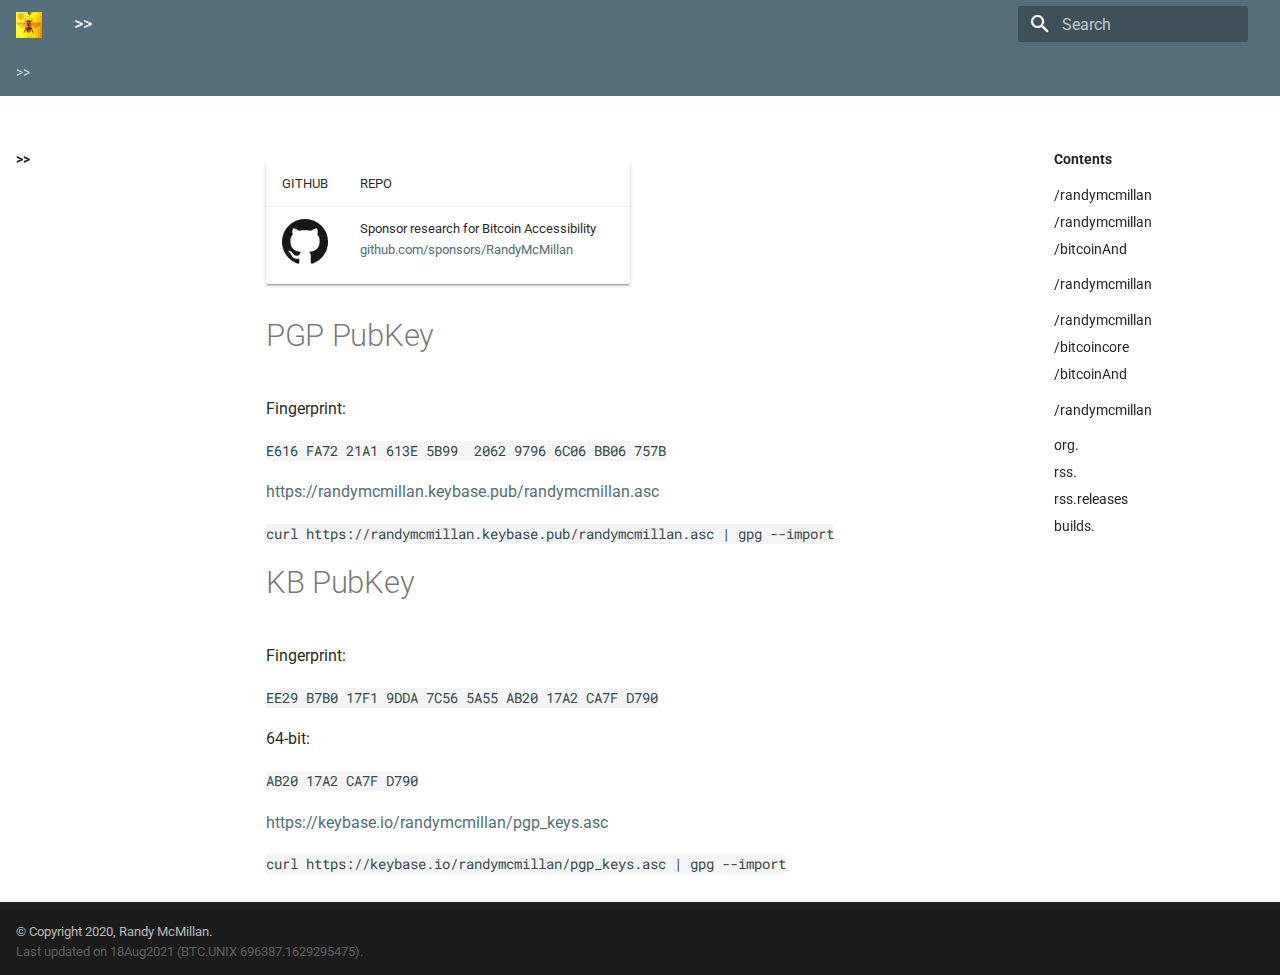
==== commit fbfbafbb: "update from randymcmillan.keybase.pub on 1629295468" ====
--- a/index.html
+++ b/index.html
@@ -292,7 +292,7 @@
               
           </div>
             Last updated on
-              18Aug2021 (BTC.UNIX 696387.1629295401).
+              18Aug2021 (BTC.UNIX 696387.1629295475).
             <br/>
         </div>
       </div>
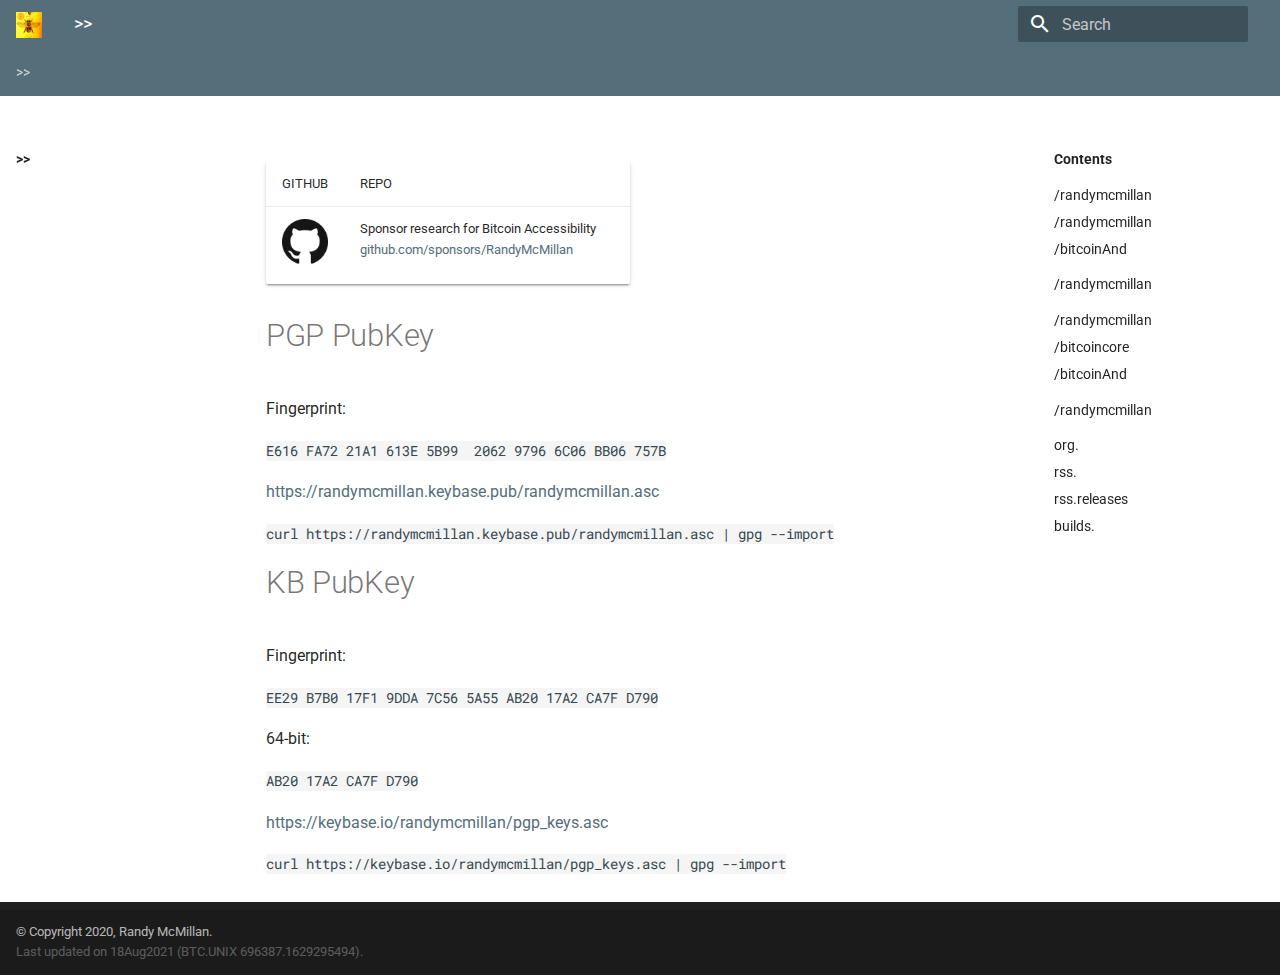
==== commit 480ee7a2: "update from randymcmillan.keybase.pub on 1629295488" ====
--- a/index.html
+++ b/index.html
@@ -292,7 +292,7 @@
               
           </div>
             Last updated on
-              18Aug2021 (BTC.UNIX 696387.1629295475).
+              18Aug2021 (BTC.UNIX 696387.1629295494).
             <br/>
         </div>
       </div>
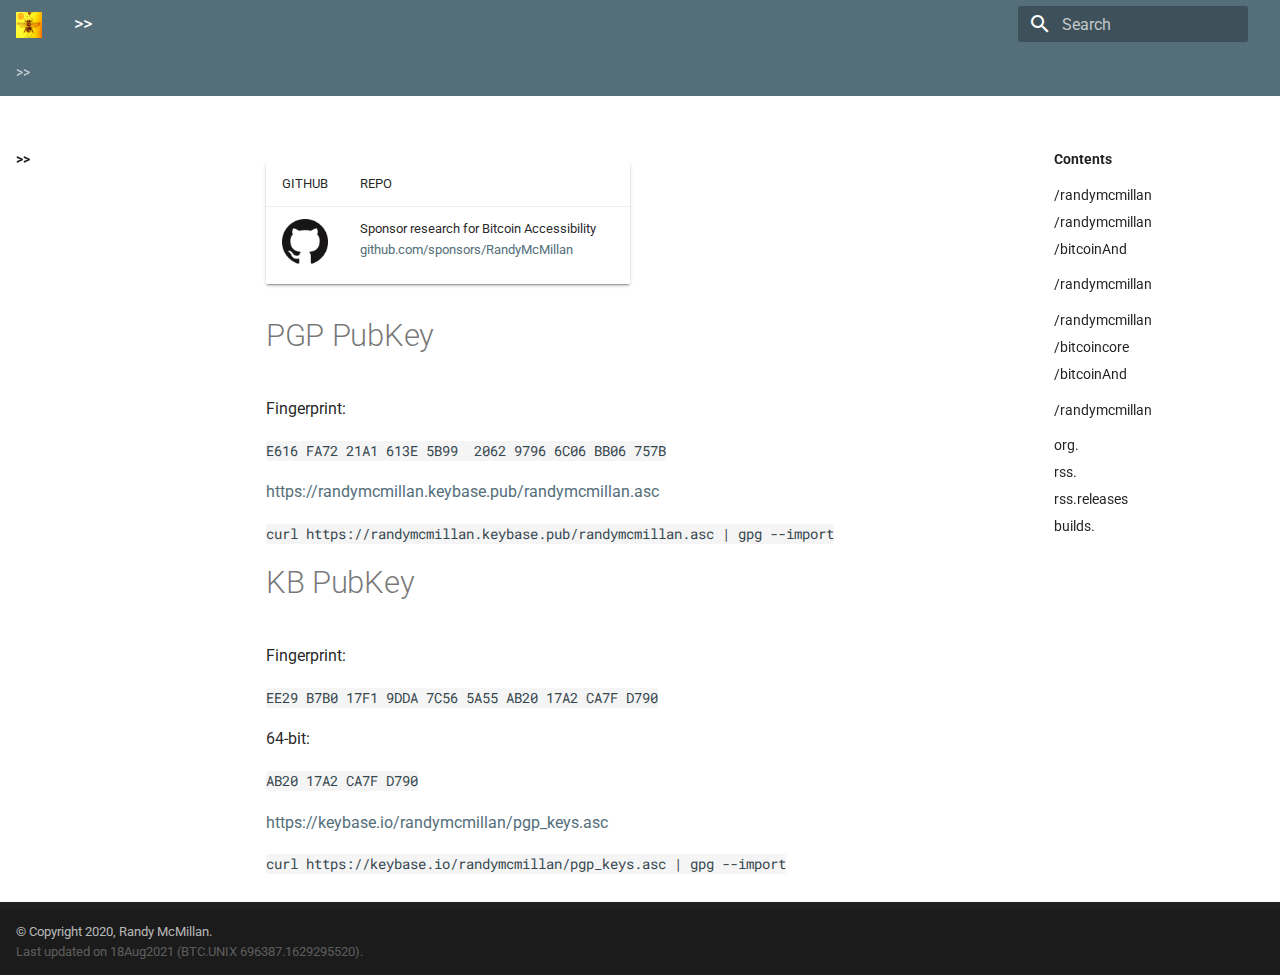
==== commit 1bd0d727: "update from randymcmillan.keybase.pub on 1629295514" ====
--- a/index.html
+++ b/index.html
@@ -292,7 +292,7 @@
               
           </div>
             Last updated on
-              18Aug2021 (BTC.UNIX 696387.1629295494).
+              18Aug2021 (BTC.UNIX 696387.1629295520).
             <br/>
         </div>
       </div>
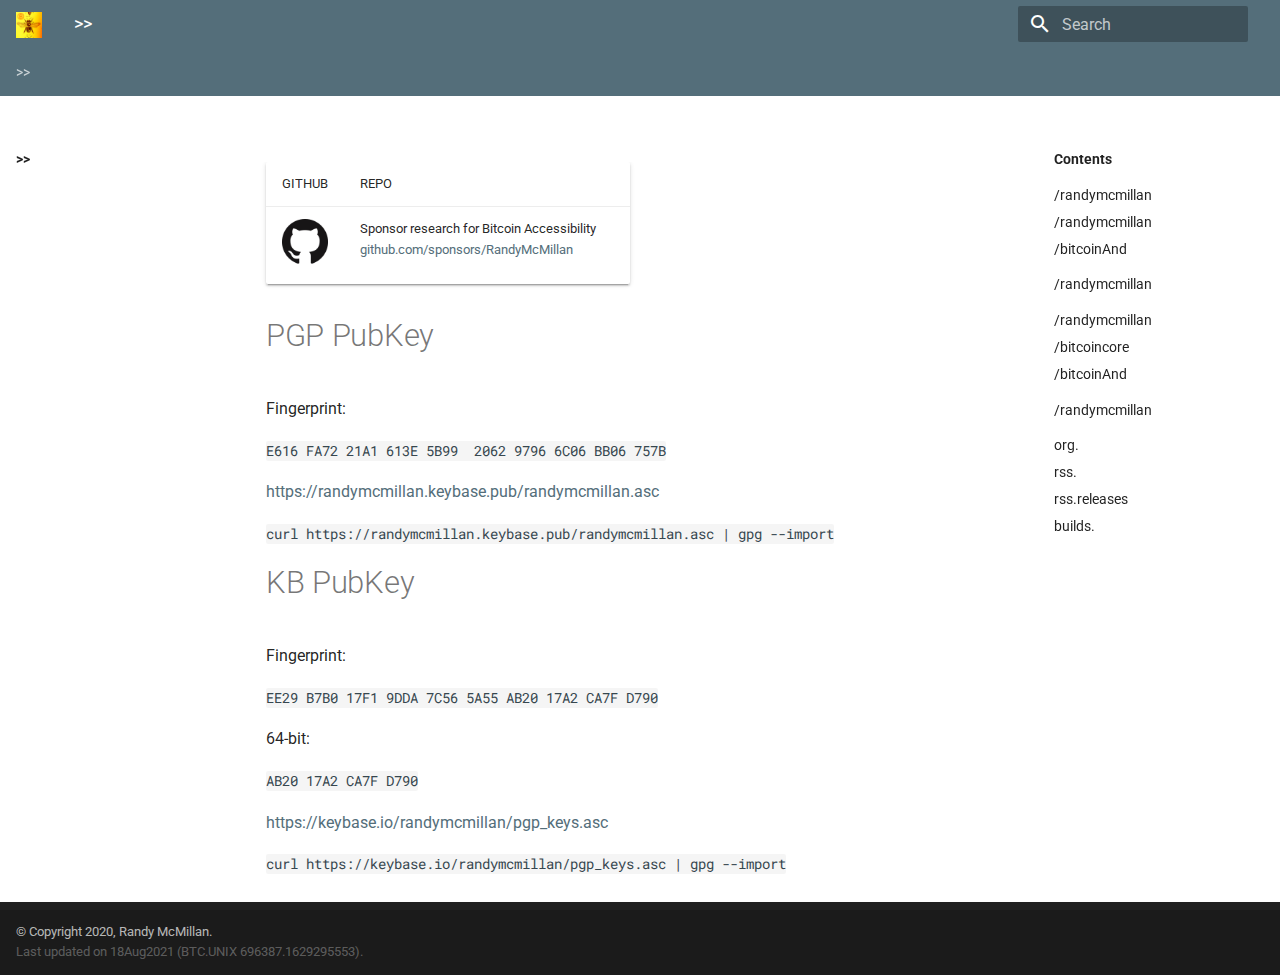
==== commit 86672260: "update from randymcmillan.keybase.pub on 1629295546" ====
--- a/index.html
+++ b/index.html
@@ -292,7 +292,7 @@
               
           </div>
             Last updated on
-              18Aug2021 (BTC.UNIX 696387.1629295520).
+              18Aug2021 (BTC.UNIX 696387.1629295553).
             <br/>
         </div>
       </div>
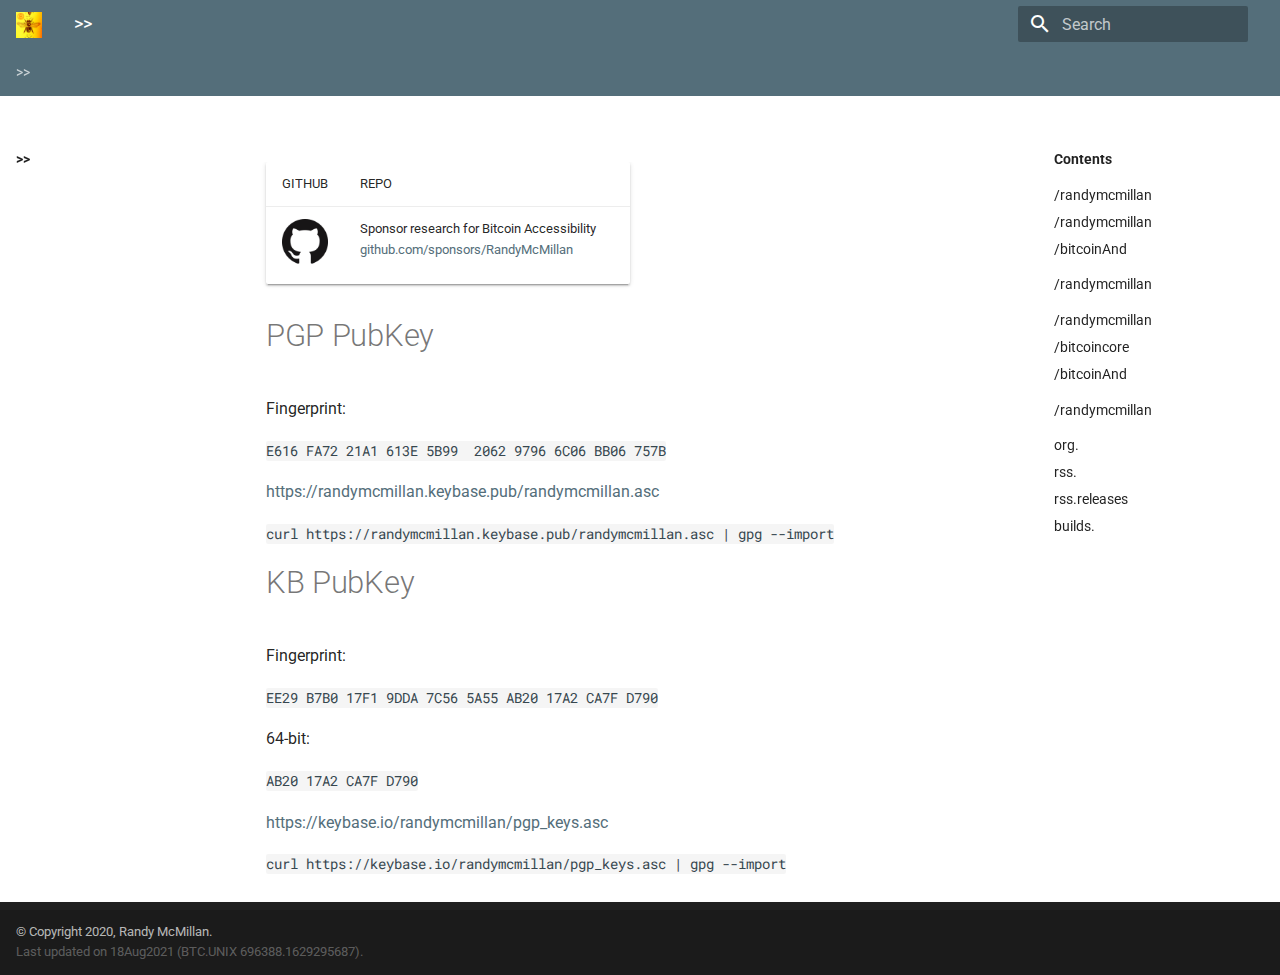
==== commit 91bccc7a: "update from randymcmillan.keybase.pub on 1629295679" ====
--- a/index.html
+++ b/index.html
@@ -292,7 +292,7 @@
               
           </div>
             Last updated on
-              18Aug2021 (BTC.UNIX 696387.1629295553).
+              18Aug2021 (BTC.UNIX 696388.1629295687).
             <br/>
         </div>
       </div>
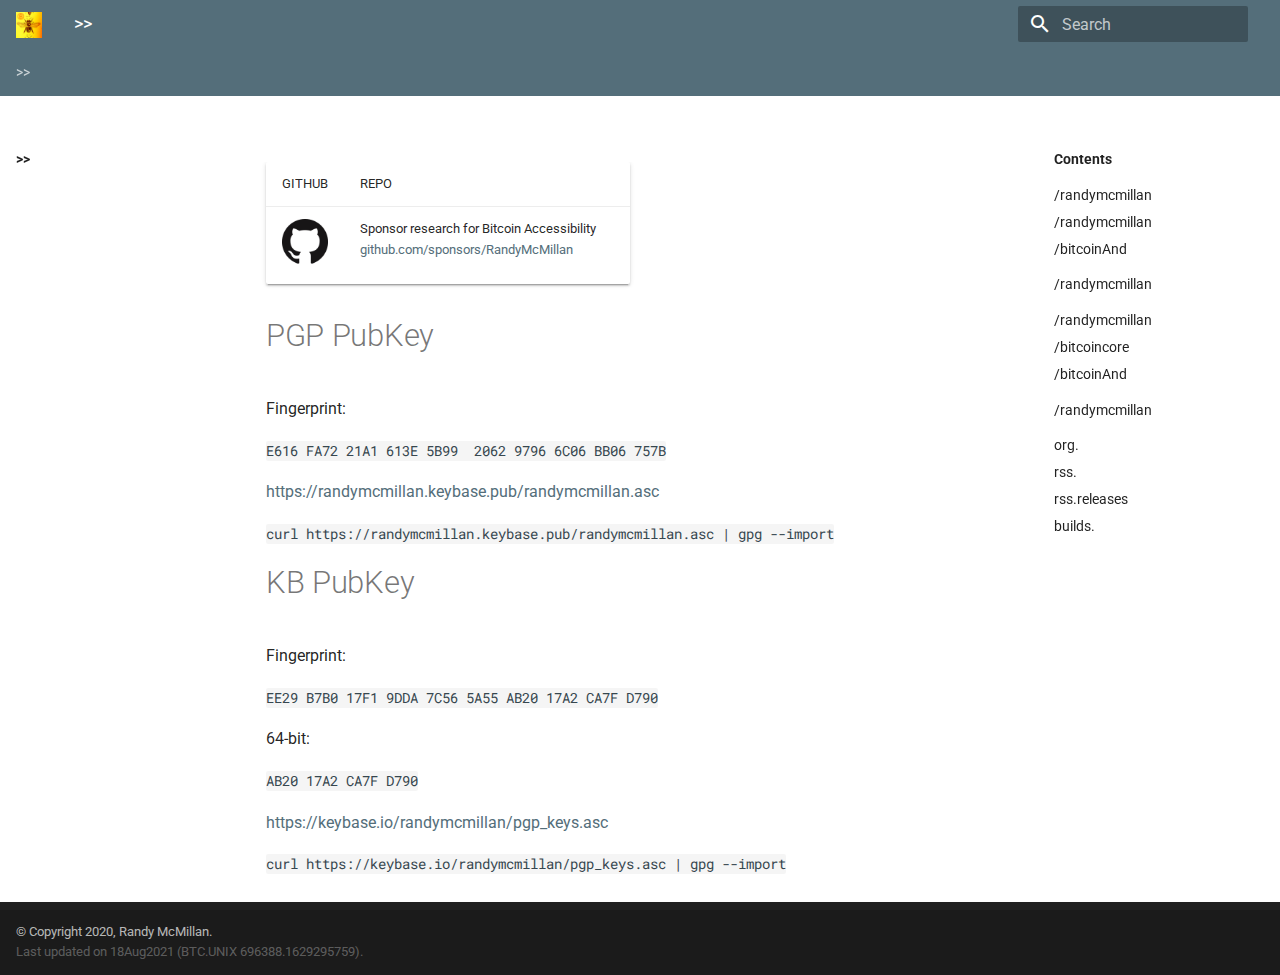
==== commit 8d8da331: "update from randymcmillan.keybase.pub on 1629295752" ====
--- a/index.html
+++ b/index.html
@@ -292,7 +292,7 @@
               
           </div>
             Last updated on
-              18Aug2021 (BTC.UNIX 696388.1629295687).
+              18Aug2021 (BTC.UNIX 696388.1629295759).
             <br/>
         </div>
       </div>
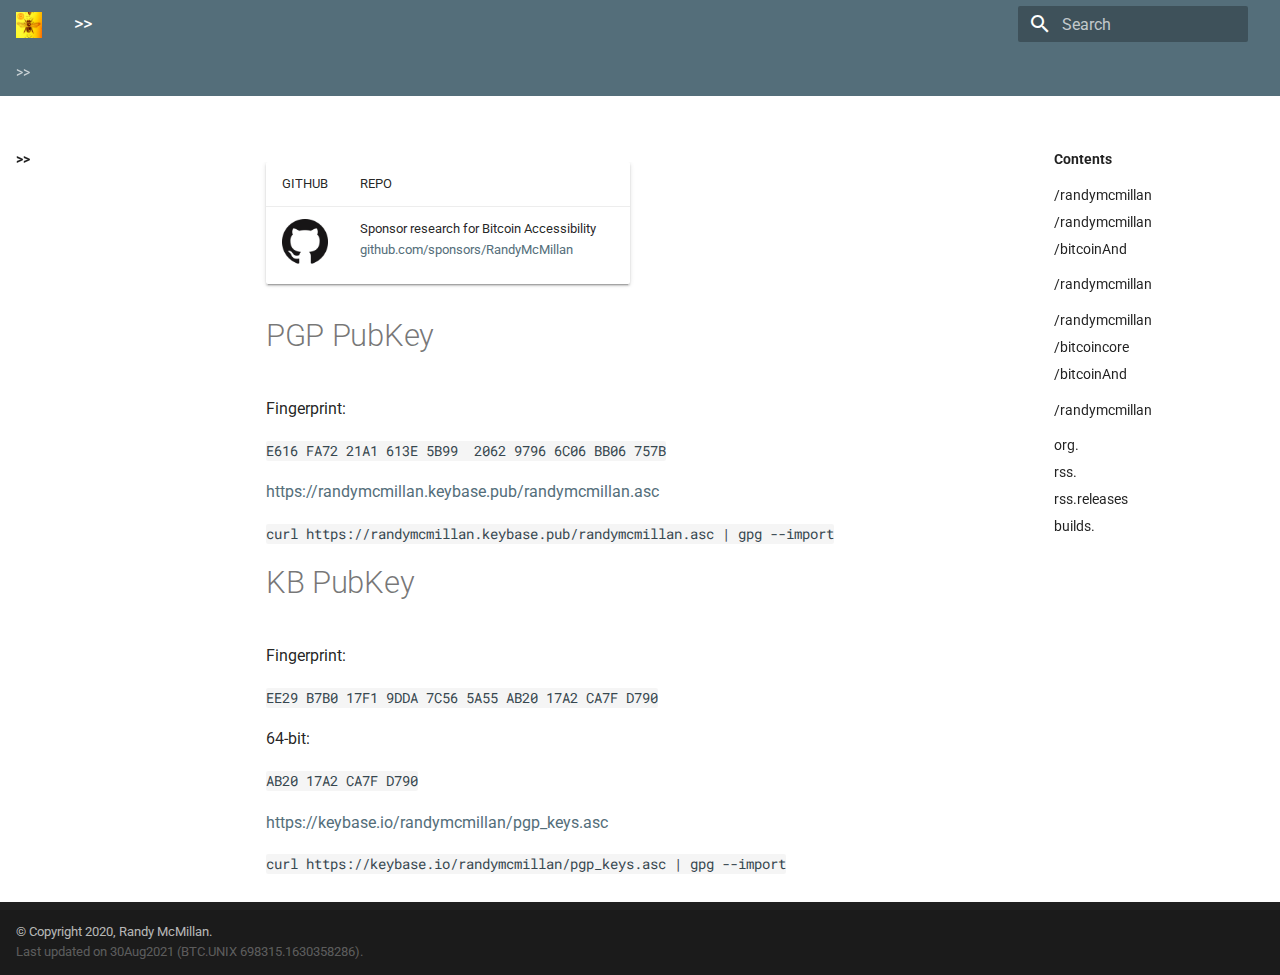
==== commit 03b40808: "update from randymcmillan.keybase.pub on 1630358278" ====
--- a/index.html
+++ b/index.html
@@ -292,7 +292,7 @@
               
           </div>
             Last updated on
-              18Aug2021 (BTC.UNIX 696388.1629295759).
+              30Aug2021 (BTC.UNIX 698315.1630358286).
             <br/>
         </div>
       </div>
